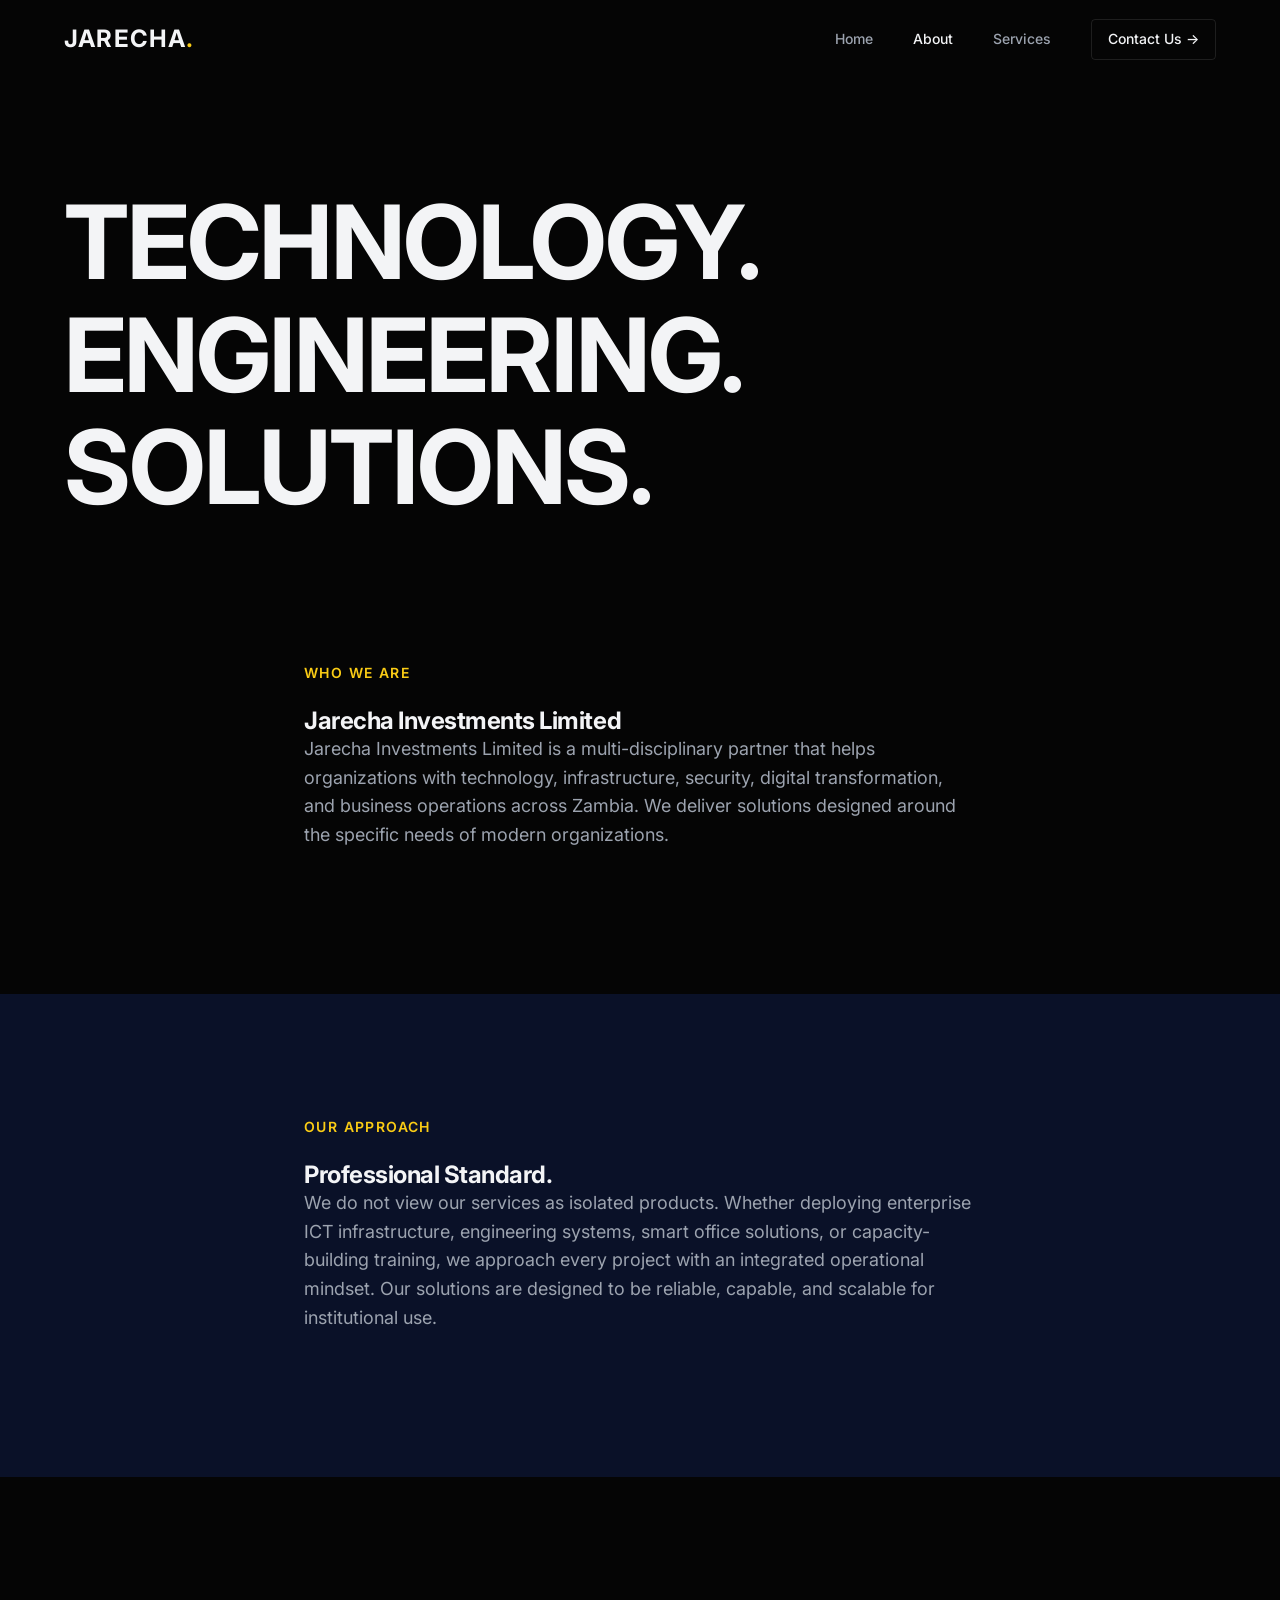
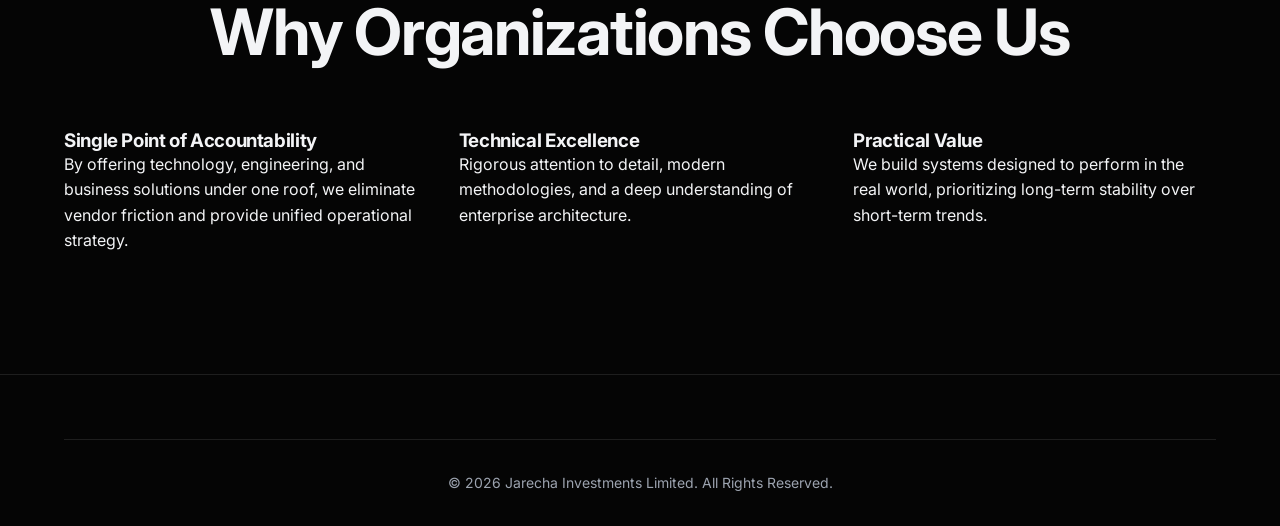
==== about.html @ cef5b3c8 "Add files via upload" ====
<!DOCTYPE html>
<html lang="en">
<head>
    <meta charset="UTF-8">
    <meta name="viewport" content="width=device-width, initial-scale=1.0">
    <title>About Us | Jarecha Investments Limited</title>
    <link href="https://fonts.googleapis.com/css2?family=Inter:wght@300;400;500;600;700;800&display=swap" rel="stylesheet">
    <link rel="stylesheet" href="css/style.css">
</head>
<body>
    <nav class="navbar" id="navbar">
        <div class="nav-container">
            <a href="index.html" class="logo">JARECHA<span>.</span></a>
            <div class="nav-links">
                <a href="index.html">Home</a>
                <a href="about.html" class="active">About</a>
                <a href="services.html">Services</a>
                <a href="index.html#contact" class="btn btn-nav">Contact Us &rarr;</a>
            </div>
            <button class="mobile-menu-btn">
                <span class="bar"></span>
                <span class="bar"></span>
            </button>
        </div>
    </nav>
    <div class="mobile-menu">
        <a href="index.html">Home</a>
        <a href="about.html">About</a>
        <a href="services.html">Services</a>
        <a href="index.html#contact" class="btn btn-accent">Contact Us</a>
    </div>

    <header class="hero page-hero">
        <div class="container hero-content reveal fade-up">
            <h1 class="hero-title">Technology.<br>Engineering.<br>Solutions.</h1>
        </div>
    </header>

    <section class="section">
        <div class="container content-wrapper reveal fade-up">
            <span class="label">WHO WE ARE</span>
            <h2>Jarecha Investments Limited</h2>
            <p>Jarecha Investments Limited is a multi-disciplinary partner that helps organizations with technology, infrastructure, security, digital transformation, and business operations across Zambia. We deliver solutions designed around the specific needs of modern organizations.</p>
        </div>
    </section>

    <section class="section bg-navy">
        <div class="container content-wrapper reveal fade-up">
            <span class="label">OUR APPROACH</span>
            <h2>Professional Standard.</h2>
            <p>We do not view our services as isolated products. Whether deploying enterprise ICT infrastructure, engineering systems, smart office solutions, or capacity-building training, we approach every project with an integrated operational mindset. Our solutions are designed to be reliable, capable, and scalable for institutional use.</p>
        </div>
    </section>

    <section class="section">
        <div class="container reveal fade-up">
            <h2 class="section-title text-center">Why Organizations Choose Us</h2>
            <div class="grid grid-3 mt-lg">
                <div class="feature">
                    <h3>Single Point of Accountability</h3>
                    <p>By offering technology, engineering, and business solutions under one roof, we eliminate vendor friction and provide unified operational strategy.</p>
                </div>
                <div class="feature">
                    <h3>Technical Excellence</h3>
                    <p>Rigorous attention to detail, modern methodologies, and a deep understanding of enterprise architecture.</p>
                </div>
                <div class="feature">
                    <h3>Practical Value</h3>
                    <p>We build systems designed to perform in the real world, prioritizing long-term stability over short-term trends.</p>
                </div>
            </div>
        </div>
    </section>

    <!-- Minimal Footer for subpages -->
    <footer class="footer">
        <div class="container">
            <div class="footer-bottom">
                <p>&copy; 2026 Jarecha Investments Limited. All Rights Reserved.</p>
            </div>
        </div>
    </footer>
    <script src="js/script.js"></script>
</body>
</html>
---- css/style.css ----
/* CSS Variables & Base Setup */
:root {
    --bg-dark: #050505;
    --bg-navy: #0a1128;
    --accent-yellow: #facc15;
    --text-light: #f3f4f6;
    --text-muted: #9ca3af;
    --border-subtle: rgba(255, 255, 255, 0.1);
    --nav-height: 80px;
    --transition: all 0.4s cubic-bezier(0.16, 1, 0.3, 1);
}

* {
    margin: 0;
    padding: 0;
    box-sizing: border-box;
}

html {
    scroll-behavior: smooth;
    font-size: 16px;
}

body {
    font-family: 'Inter', sans-serif;
    background-color: var(--bg-dark);
    color: var(--text-light);
    line-height: 1.6;
    overflow-x: hidden;
    -webkit-font-smoothing: antialiased;
}

a {
    color: inherit;
    text-decoration: none;
    transition: var(--transition);
}

img {
    max-width: 100%;
    height: auto;
    display: block;
}

/* Typography */
h1, h2, h3, h4, .logo {
    font-weight: 700;
    line-height: 1.1;
    letter-spacing: -0.02em;
}

.hero-title {
    font-size: clamp(3rem, 8vw, 8.5rem);
    text-transform: uppercase;
}

.section-title {
    font-size: clamp(2.5rem, 5vw, 5rem);
    margin-bottom: 1rem;
}

.label {
    display: inline-block;
    color: var(--accent-yellow);
    font-size: 0.875rem;
    font-weight: 600;
    letter-spacing: 0.1em;
    text-transform: uppercase;
    margin-bottom: 1.5rem;
}

/* Layout Utilities */
.container {
    width: 100%;
    max-width: 1440px;
    margin: 0 auto;
    padding: 0 5%;
}

.section {
    padding: 120px 0;
}

.bg-navy {
    background-color: var(--bg-navy);
}

.text-center { text-align: center; }
.mx-auto { margin-left: auto; margin-right: auto; }
.mt-sm { margin-top: 1rem; }
.mt-md { margin-top: 2rem; }
.mt-lg { margin-top: 4rem; }
.mt-xl { margin-top: 6rem; }
.align-start { align-items: flex-start; }

.grid {
    display: grid;
    gap: 2rem;
}

.grid-2 { grid-template-columns: repeat(auto-fit, minmax(300px, 1fr)); }
.grid-3 { grid-template-columns: repeat(auto-fit, minmax(280px, 1fr)); }
.gap-sm { gap: 1rem; }
.gap-lg { gap: 4rem; }

/* Buttons */
.btn {
    display: inline-flex;
    align-items: center;
    justify-content: center;
    padding: 1rem 2rem;
    font-size: 1rem;
    font-weight: 500;
    border-radius: 4px;
    cursor: pointer;
    border: 1px solid transparent;
}

.btn-large {
    padding: 1.25rem 2.5rem;
    font-size: 1.125rem;
}

.btn-accent {
    background-color: var(--accent-yellow);
    color: var(--bg-dark);
}

.btn-accent:hover {
    background-color: #eab308;
    transform: translateY(-2px);
}

.btn-outline {
    background-color: transparent;
    border-color: var(--text-light);
    color: var(--text-light);
}

.btn-outline:hover {
    background-color: var(--text-light);
    color: var(--bg-dark);
}

.btn-nav {
    padding: 0.5rem 1rem;
    border-color: var(--border-subtle);
    font-size: 0.875rem;
}
.btn-nav:hover {
    border-color: var(--accent-yellow);
    color: var(--accent-yellow);
    background: transparent;
}

.full-width { width: 100%; }

/* Navbar */
.navbar {
    position: fixed;
    top: 0;
    left: 0;
    width: 100%;
    height: var(--nav-height);
    background-color: transparent;
    z-index: 1000;
    transition: var(--transition);
    border-bottom: 1px solid transparent;
}

.navbar.scrolled {
    background-color: rgba(5, 5, 5, 0.9);
    backdrop-filter: blur(10px);
    border-bottom: 1px solid var(--border-subtle);
}

.nav-container {
    display: flex;
    justify-content: space-between;
    align-items: center;
    height: 100%;
    max-width: 1440px;
    margin: 0 auto;
    padding: 0 5%;
}

.logo {
    font-size: 1.5rem;
    letter-spacing: 0.05em;
}
.logo span {
    color: var(--accent-yellow);
}

.nav-links {
    display: flex;
    gap: 2.5rem;
    align-items: center;
}

.nav-links a {
    font-size: 0.875rem;
    font-weight: 500;
    color: var(--text-muted);
}
.nav-links a:hover, .nav-links a.active {
    color: var(--text-light);
}
.nav-links .btn-nav { color: var(--text-light); }

.mobile-menu-btn {
    display: none;
    background: none;
    border: none;
    cursor: pointer;
    flex-direction: column;
    gap: 6px;
}

.mobile-menu-btn .bar {
    width: 24px;
    height: 2px;
    background-color: var(--text-light);
    transition: var(--transition);
}

.mobile-menu {
    position: fixed;
    top: 0;
    left: 0;
    width: 100%;
    height: 100vh;
    background-color: var(--bg-dark);
    display: flex;
    flex-direction: column;
    justify-content: center;
    align-items: center;
    gap: 2rem;
    z-index: 999;
    opacity: 0;
    pointer-events: none;
    transition: var(--transition);
}

.mobile-menu.active {
    opacity: 1;
    pointer-events: all;
}

.mobile-menu a {
    font-size: 2rem;
    font-weight: 600;
}

/* Hero Section */
.hero {
    min-height: 100vh;
    display: flex;
    flex-direction: column;
    justify-content: center;
    padding-top: var(--nav-height);
    position: relative;
}

.page-hero {
    min-height: 60vh;
}

.hero-content {
    margin-top: 10vh;
    position: relative;
    z-index: 2;
}

.hero-subtitle {
    font-size: clamp(1rem, 2vw, 1.5rem);
    max-width: 800px;
    color: var(--text-muted);
    margin: 2rem 0;
}

.hero-actions {
    display: flex;
    gap: 1rem;
    flex-wrap: wrap;
}

.hero-visual {
    width: 100%;
    margin-top: 4rem;
    padding: 0 5%;
}

.placeholder-image {
    background: linear-gradient(145deg, #111827, #0a1128);
    border: 1px solid var(--border-subtle);
    display: flex;
    align-items: center;
    justify-content: center;
    color: var(--text-muted);
    font-size: 0.875rem;
    border-radius: 8px;
    overflow: hidden;
}

.premium-visual {
    height: 50vh;
    width: 100%;
    max-width: 1440px;
    margin: 0 auto;
}

.sg-image {
    height: 400px;
    margin-bottom: 2rem;
}

.detail-image {
    height: 500px;
    width: 100%;
}

/* Services */
.service-groups {
    margin-top: 6rem;
    display: flex;
    flex-direction: column;
    gap: 8rem;
}

.service-group {
    display: grid;
    grid-template-columns: 1fr 2fr;
    gap: 4rem;
    border-top: 1px solid var(--border-subtle);
    padding-top: 2rem;
}

.sg-meta {
    position: sticky;
    top: 120px;
    align-self: start;
}

.sg-number {
    font-size: 4rem;
    font-weight: 300;
    color: var(--accent-yellow);
    line-height: 1;
    display: block;
    margin-bottom: 1rem;
}

.sg-title {
    font-size: 2.5rem;
}

.sg-list {
    list-style: none;
    display: grid;
    grid-template-columns: repeat(auto-fit, minmax(300px, 1fr));
    gap: 3rem;
}

.sg-list h4 {
    font-size: 1.25rem;
    margin-bottom: 0.5rem;
    display: flex;
    align-items: center;
    gap: 0.5rem;
}

.sg-list h4::before {
    content: "";
    display: inline-block;
    width: 8px;
    height: 8px;
    background-color: var(--accent-yellow);
    border-radius: 50%;
}

.sg-list p {
    color: var(--text-muted);
}

/* Industries */
.industry-grid {
    display: grid;
    grid-template-columns: repeat(auto-fit, minmax(250px, 1fr));
    gap: 1px;
    background-color: var(--border-subtle);
    border: 1px solid var(--border-subtle);
}

.ind-item {
    background-color: var(--bg-navy);
    padding: 3rem 2rem;
    font-size: 1.25rem;
    font-weight: 500;
    display: flex;
    justify-content: space-between;
    align-items: center;
    cursor: pointer;
    transition: var(--transition);
}

.ind-item:hover {
    background-color: #0f1a3b;
    color: var(--accent-yellow);
}
.ind-item span {
    opacity: 0;
    transform: translateX(-10px);
    transition: var(--transition);
}
.ind-item:hover span {
    opacity: 1;
    transform: translateX(0);
}

/* Clients */
.client-grid {
    display: grid;
    grid-template-columns: repeat(auto-fit, minmax(200px, 1fr));
    gap: 2rem;
}

.client-logo {
    padding: 2rem;
    border: 1px solid var(--border-subtle);
    text-align: center;
    color: var(--text-muted);
    font-weight: 500;
    transition: var(--transition);
    display: flex;
    align-items: center;
    justify-content: center;
    min-height: 120px;
}

.client-logo:hover {
    border-color: var(--text-light);
    color: var(--text-light);
}

/* Compliance */
.doc-card {
    border: 1px solid var(--border-subtle);
    padding: 2rem;
    background-color: rgba(255,255,255,0.02);
    transition: var(--transition);
}

.doc-card:hover {
    background-color: rgba(255,255,255,0.05);
    border-color: var(--accent-yellow);
}

.doc-icon {
    font-size: 2rem;
    margin-bottom: 1rem;
}

.doc-link {
    display: inline-block;
    margin-top: 1rem;
    font-size: 0.875rem;
    color: var(--accent-yellow);
}

/* Forms */
.form-group {
    margin-bottom: 1.5rem;
}

label {
    display: block;
    margin-bottom: 0.5rem;
    font-size: 0.875rem;
    color: var(--text-muted);
}

input, select, textarea {
    width: 100%;
    padding: 1rem;
    background-color: rgba(255,255,255,0.05);
    border: 1px solid var(--border-subtle);
    color: var(--text-light);
    border-radius: 4px;
    font-family: inherit;
    font-size: 1rem;
    transition: var(--transition);
}

input:focus, select:focus, textarea:focus {
    outline: none;
    border-color: var(--accent-yellow);
    background-color: rgba(255,255,255,0.1);
}

/* Internal Page Specific */
.content-wrapper {
    max-width: 800px;
    margin: 0 auto;
}
.content-wrapper p {
    font-size: 1.125rem;
    color: var(--text-muted);
    margin-bottom: 1.5rem;
}

.clean-list {
    list-style: none;
}
.clean-list li {
    margin-bottom: 1rem;
    border-bottom: 1px solid var(--border-subtle);
    padding-bottom: 1rem;
}
.clean-list a:hover {
    color: var(--accent-yellow);
}
.service-overview-card {
    padding: 3rem;
    background-color: var(--bg-dark);
    border: 1px solid var(--border-subtle);
}

.capability-list {
    list-style: none;
}
.capability-list li {
    padding: 1rem 0;
    border-bottom: 1px solid var(--border-subtle);
    display: flex;
    align-items: center;
}
.capability-list li::before {
    content: "✓";
    color: var(--accent-yellow);
    margin-right: 1rem;
    font-weight: bold;
}

/* Footer */
.footer {
    background-color: var(--bg-dark);
    border-top: 1px solid var(--border-subtle);
    padding: 4rem 0 2rem;
}

.footer-grid {
    display: grid;
    grid-template-columns: 2fr 1fr 1fr 1fr;
    gap: 4rem;
    margin-bottom: 4rem;
}

.footer-links h4 {
    margin-bottom: 1.5rem;
    font-size: 1rem;
}

.footer-links a, .footer-links p {
    display: block;
    color: var(--text-muted);
    margin-bottom: 0.75rem;
    font-size: 0.875rem;
}

.footer-links a:hover {
    color: var(--accent-yellow);
}

.social-links a {
    display: inline-block;
    margin-right: 1rem;
    font-weight: 600;
}

.footer-bottom {
    text-align: center;
    border-top: 1px solid var(--border-subtle);
    padding-top: 2rem;
    color: var(--text-muted);
    font-size: 0.875rem;
}

/* Animations */
.reveal {
    opacity: 0;
    transform: translateY(30px);
    transition: opacity 0.8s ease-out, transform 0.8s ease-out;
}
.reveal.active {
    opacity: 1;
    transform: translateY(0);
}
.delay-1 { transition-delay: 0.2s; }

/* Responsive Media Queries */
@media (max-width: 1024px) {
    .service-group {
        grid-template-columns: 1fr;
        gap: 2rem;
    }
    .sg-meta {
        position: static;
    }
    .footer-grid {
        grid-template-columns: 1fr 1fr;
    }
}

@media (max-width: 768px) {
    .nav-links, .navbar .btn-nav {
        display: none;
    }
    
    .mobile-menu-btn {
        display: flex;
    }

    .hero-title {
        font-size: 3.5rem;
    }
    
    .section {
        padding: 80px 0;
    }
    
    .footer-grid {
        grid-template-columns: 1fr;
        gap: 2rem;
    }
    
    .grid-2 {
        grid-template-columns: 1fr;
    }
    
    .hero-actions {
        flex-direction: column;
    }
    
    .btn {
        width: 100%;
    }
}
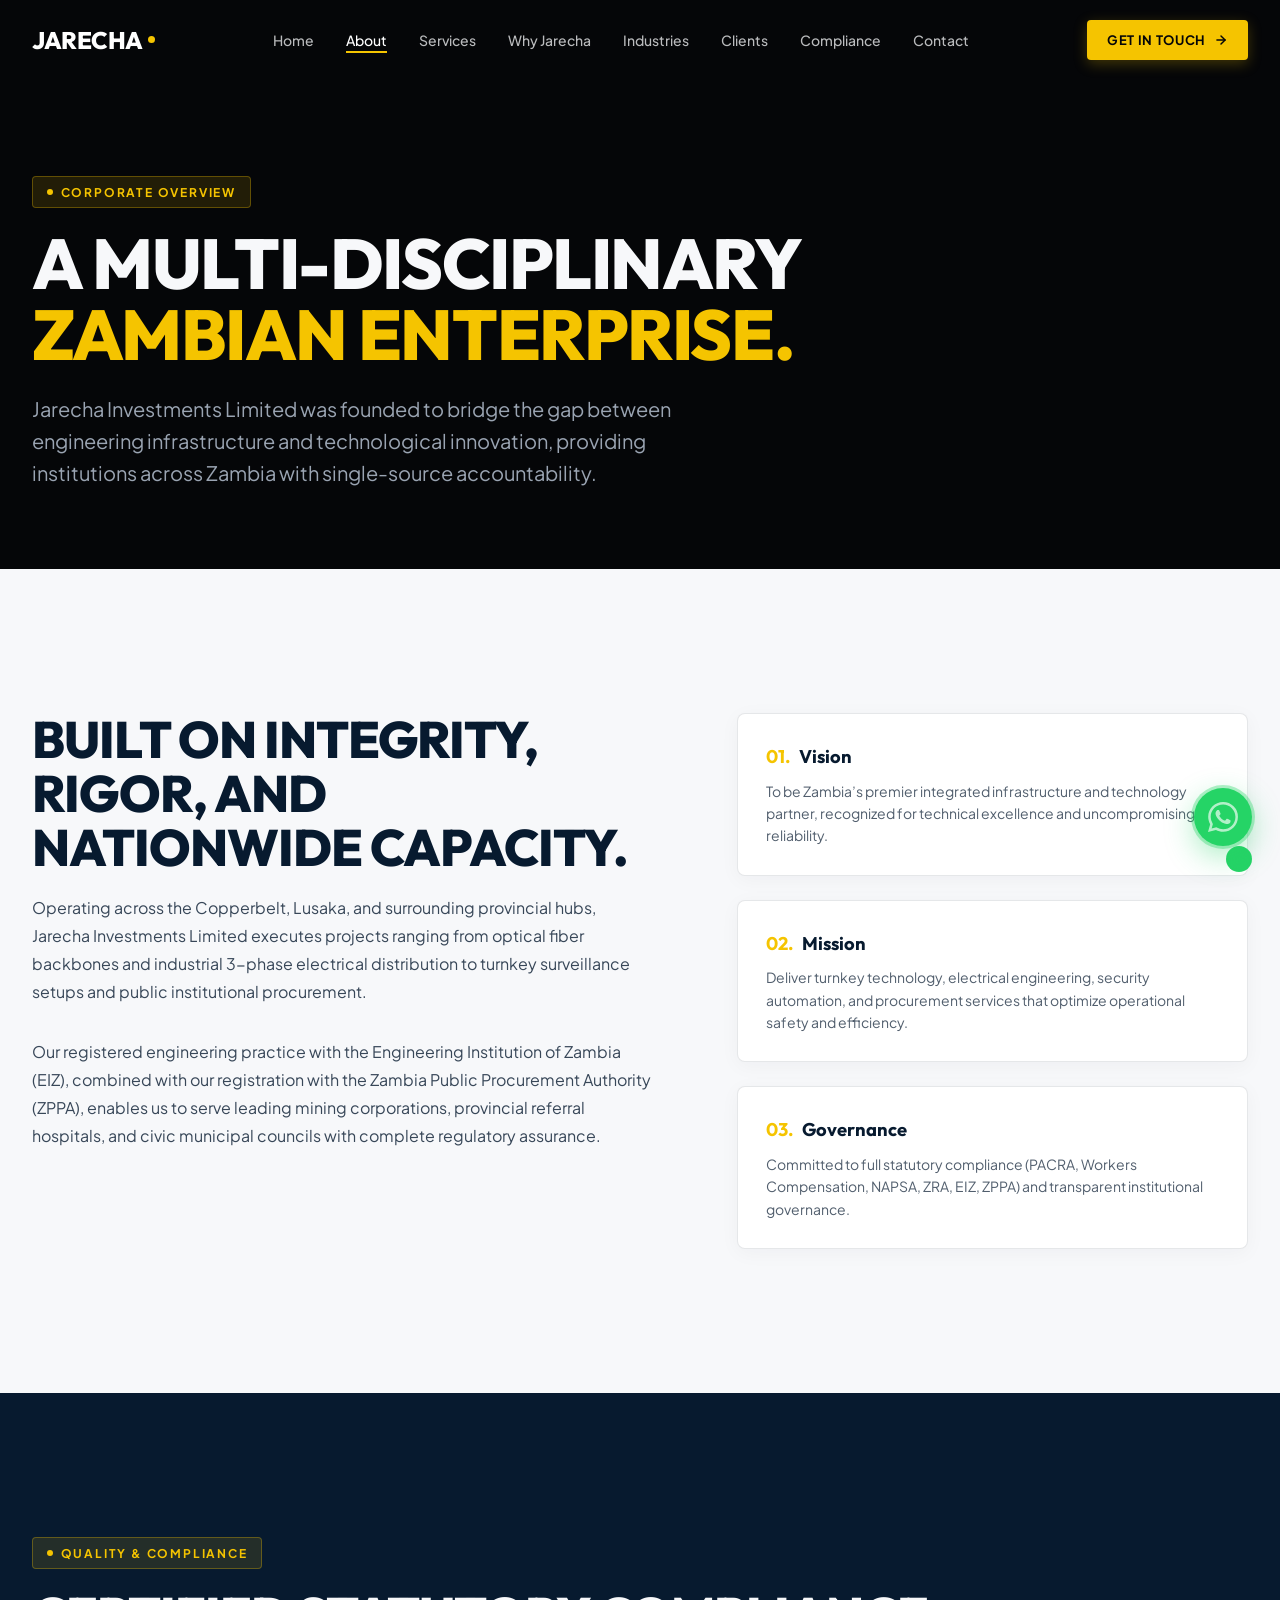
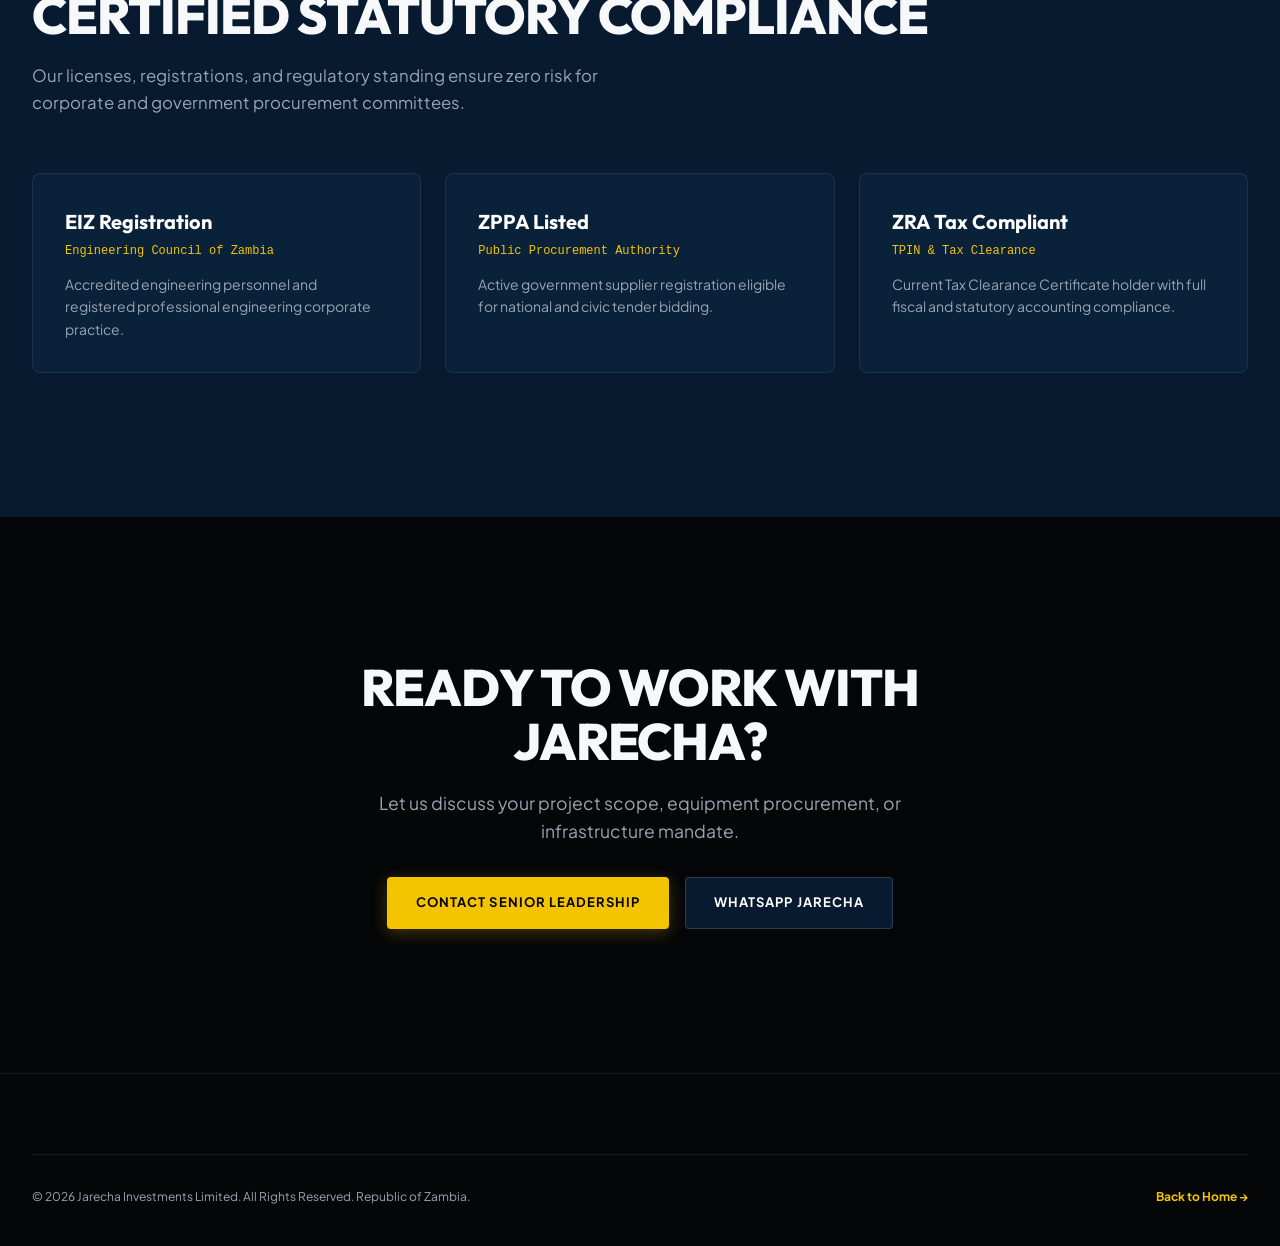
==== commit 0b5b49f6: "Add files via upload" ====
--- a/about.html
+++ b/about.html
@@ -1,85 +1,237 @@
 <!DOCTYPE html>
 <html lang="en">
 <head>
-    <meta charset="UTF-8">
-    <meta name="viewport" content="width=device-width, initial-scale=1.0">
-    <title>About Us | Jarecha Investments Limited</title>
-    <link href="https://fonts.googleapis.com/css2?family=Inter:wght@300;400;500;600;700;800&display=swap" rel="stylesheet">
-    <link rel="stylesheet" href="css/style.css">
+  <meta charset="UTF-8" />
+  <meta name="viewport" content="width=device-width, initial-scale=1.0" />
+  <title>About Jarecha Investments Limited | Company Profile & Governance</title>
+  <meta name="description" content="Company profile, engineering capability, regulatory governance, and operational standards of Jarecha Investments Limited." />
+  <link rel="preconnect" href="https://fonts.googleapis.com">
+  <link rel="preconnect" href="https://fonts.gstatic.com" crossorigin>
+  <link href="https://fonts.googleapis.com/css2?family=Outfit:wght@300;400;500;600;700;800;900&family=Plus+Jakarta+Sans:ital,wght@0,300;0,400;0,500;0,600;0,700;0,800;1,400&display=swap" rel="stylesheet">
+  <link rel="stylesheet" href="css/style.css" />
 </head>
 <body>
-    <nav class="navbar" id="navbar">
-        <div class="nav-container">
-            <a href="index.html" class="logo">JARECHA<span>.</span></a>
-            <div class="nav-links">
-                <a href="index.html">Home</a>
-                <a href="about.html" class="active">About</a>
-                <a href="services.html">Services</a>
-                <a href="index.html#contact" class="btn btn-nav">Contact Us &rarr;</a>
+  <div id="scroll-progress"></div>
+
+  <!-- Header Navigation -->
+  <header class="navbar scrolled" id="main-navbar">
+    <div class="container nav-container">
+      <a href="index.html" class="brand-logo">
+        <span>JARECHA</span>
+        <span class="brand-dot"></span>
+      </a>
+
+      <nav>
+        <ul class="nav-links">
+          <li><a href="index.html" class="nav-link">Home</a></li>
+          <li><a href="about.html" class="nav-link active">About</a></li>
+          <li><a href="services.html" class="nav-link">Services</a></li>
+          <li><a href="index.html#why-us" class="nav-link">Why Jarecha</a></li>
+          <li><a href="index.html#industries" class="nav-link">Industries</a></li>
+          <li><a href="index.html#clients" class="nav-link">Clients</a></li>
+          <li><a href="index.html#compliance" class="nav-link">Compliance</a></li>
+          <li><a href="contact.html" class="nav-link">Contact</a></li>
+        </ul>
+      </nav>
+
+      <div class="nav-actions">
+        <a href="contact.html" class="nav-cta-btn">
+          <span>Get in Touch</span>
+          <svg style="width:14px;height:14px;" viewBox="0 0 24 24" fill="none" stroke="currentColor" stroke-width="2.5" stroke-linecap="round" stroke-linejoin="round">
+            <line x1="5" y1="12" x2="19" y2="12"></line>
+            <polyline points="12 5 19 12 12 19"></polyline>
+          </svg>
+        </a>
+
+        <button class="mobile-toggle" id="mobile-toggle" aria-label="Toggle navigation menu">
+          <svg style="width:20px;height:20px;" viewBox="0 0 24 24" fill="none" stroke="currentColor" stroke-width="2" stroke-linecap="round" stroke-linejoin="round">
+            <line x1="3" y1="12" x2="21" y2="12"></line>
+            <line x1="3" y1="6" x2="21" y2="6"></line>
+            <line x1="3" y1="18" x2="21" y2="18"></line>
+          </svg>
+        </button>
+      </div>
+    </div>
+  </header>
+
+  <!-- Mobile Drawer -->
+  <div class="mobile-drawer" id="mobile-drawer">
+    <a href="index.html">Home</a>
+    <a href="about.html">About Jarecha</a>
+    <a href="services.html">Services & Capabilities</a>
+    <a href="index.html#why-us">Why Jarecha</a>
+    <a href="index.html#industries">Sectors & Industries</a>
+    <a href="index.html#clients">Client Portfolio</a>
+    <a href="index.html#compliance">Statutory Compliance</a>
+    <a href="contact.html">Contact & Consultations</a>
+  </div>
+
+  <main style="padding-top: 5rem;">
+    <!-- Page Hero Banner -->
+    <section class="section-padding bg-black" style="padding-top: 6rem; padding-bottom: 5rem;">
+      <div class="container">
+        <div class="badge badge-yellow">
+          <span class="badge-dot"></span>
+          <span>Corporate Overview</span>
+        </div>
+        <h1 class="heading-display text-white">
+          A MULTI-DISCIPLINARY<br />
+          <span class="text-yellow">ZAMBIAN ENTERPRISE.</span>
+        </h1>
+        <p style="font-size: 1.25rem; color: var(--muted); max-width: 720px; line-height: 1.6;">
+          Jarecha Investments Limited was founded to bridge the gap between engineering infrastructure and technological innovation, providing institutions across Zambia with single-source accountability.
+        </p>
+      </div>
+    </section>
+
+    <!-- Detailed Company Story (Light) -->
+    <section class="section-padding bg-light">
+      <div class="container">
+        <div class="intro-grid">
+          <div>
+            <h2 class="heading-section text-navy">
+              BUILT ON INTEGRITY, RIGOR, AND NATIONWIDE CAPACITY.
+            </h2>
+            <p class="intro-body">
+              Operating across the Copperbelt, Lusaka, and surrounding provincial hubs, Jarecha Investments Limited executes projects ranging from optical fiber backbones and industrial 3-phase electrical distribution to turnkey surveillance setups and public institutional procurement.
+            </p>
+            <p class="intro-body">
+              Our registered engineering practice with the Engineering Institution of Zambia (EIZ), combined with our registration with the Zambia Public Procurement Authority (ZPPA), enables us to serve leading mining corporations, provincial referral hospitals, and civic municipal councils with complete regulatory assurance.
+            </p>
+          </div>
+
+          <div class="intro-pillars">
+            <div class="pillar-card">
+              <h3 class="pillar-title"><span class="text-yellow">01.</span> Vision</h3>
+              <p class="pillar-desc">To be Zambia’s premier integrated infrastructure and technology partner, recognized for technical excellence and uncompromising reliability.</p>
             </div>
-            <button class="mobile-menu-btn">
-                <span class="bar"></span>
-                <span class="bar"></span>
-            </button>
-        </div>
-    </nav>
-    <div class="mobile-menu">
-        <a href="index.html">Home</a>
-        <a href="about.html">About</a>
-        <a href="services.html">Services</a>
-        <a href="index.html#contact" class="btn btn-accent">Contact Us</a>
-    </div>
-
-    <header class="hero page-hero">
-        <div class="container hero-content reveal fade-up">
-            <h1 class="hero-title">Technology.<br>Engineering.<br>Solutions.</h1>
-        </div>
-    </header>
-
-    <section class="section">
-        <div class="container content-wrapper reveal fade-up">
-            <span class="label">WHO WE ARE</span>
-            <h2>Jarecha Investments Limited</h2>
-            <p>Jarecha Investments Limited is a multi-disciplinary partner that helps organizations with technology, infrastructure, security, digital transformation, and business operations across Zambia. We deliver solutions designed around the specific needs of modern organizations.</p>
-        </div>
-    </section>
-
-    <section class="section bg-navy">
-        <div class="container content-wrapper reveal fade-up">
-            <span class="label">OUR APPROACH</span>
-            <h2>Professional Standard.</h2>
-            <p>We do not view our services as isolated products. Whether deploying enterprise ICT infrastructure, engineering systems, smart office solutions, or capacity-building training, we approach every project with an integrated operational mindset. Our solutions are designed to be reliable, capable, and scalable for institutional use.</p>
-        </div>
-    </section>
-
-    <section class="section">
-        <div class="container reveal fade-up">
-            <h2 class="section-title text-center">Why Organizations Choose Us</h2>
-            <div class="grid grid-3 mt-lg">
-                <div class="feature">
-                    <h3>Single Point of Accountability</h3>
-                    <p>By offering technology, engineering, and business solutions under one roof, we eliminate vendor friction and provide unified operational strategy.</p>
-                </div>
-                <div class="feature">
-                    <h3>Technical Excellence</h3>
-                    <p>Rigorous attention to detail, modern methodologies, and a deep understanding of enterprise architecture.</p>
-                </div>
-                <div class="feature">
-                    <h3>Practical Value</h3>
-                    <p>We build systems designed to perform in the real world, prioritizing long-term stability over short-term trends.</p>
-                </div>
+            <div class="pillar-card">
+              <h3 class="pillar-title"><span class="text-yellow">02.</span> Mission</h3>
+              <p class="pillar-desc">Deliver turnkey technology, electrical engineering, security automation, and procurement services that optimize operational safety and efficiency.</p>
             </div>
-        </div>
-    </section>
-
-    <!-- Minimal Footer for subpages -->
-    <footer class="footer">
-        <div class="container">
-            <div class="footer-bottom">
-                <p>&copy; 2026 Jarecha Investments Limited. All Rights Reserved.</p>
+            <div class="pillar-card">
+              <h3 class="pillar-title"><span class="text-yellow">03.</span> Governance</h3>
+              <p class="pillar-desc">Committed to full statutory compliance (PACRA, Workers Compensation, NAPSA, ZRA, EIZ, ZPPA) and transparent institutional governance.</p>
             </div>
-        </div>
-    </footer>
-    <script src="js/script.js"></script>
+          </div>
+        </div>
+      </div>
+    </section>
+
+    <!-- Operational Standards (Navy) -->
+    <section class="section-padding bg-navy">
+      <div class="container">
+        <div class="badge badge-yellow">
+          <span class="badge-dot"></span>
+          <span>Quality & Compliance</span>
+        </div>
+        <h2 class="heading-section text-white">
+          CERTIFIED STATUTORY COMPLIANCE
+        </h2>
+        <p style="font-size: 1.05rem; color: var(--muted); max-width: 650px; margin-bottom: 3rem;">
+          Our licenses, registrations, and regulatory standing ensure zero risk for corporate and government procurement committees.
+        </p>
+
+        <div class="compliance-grid">
+          <div class="compliance-card">
+            <div class="compliance-title">EIZ Registration</div>
+            <div class="compliance-meta">Engineering Council of Zambia</div>
+            <p class="compliance-desc">Accredited engineering personnel and registered professional engineering corporate practice.</p>
+          </div>
+          <div class="compliance-card">
+            <div class="compliance-title">ZPPA Listed</div>
+            <div class="compliance-meta">Public Procurement Authority</div>
+            <p class="compliance-desc">Active government supplier registration eligible for national and civic tender bidding.</p>
+          </div>
+          <div class="compliance-card">
+            <div class="compliance-title">ZRA Tax Compliant</div>
+            <div class="compliance-meta">TPIN & Tax Clearance</div>
+            <p class="compliance-desc">Current Tax Clearance Certificate holder with full fiscal and statutory accounting compliance.</p>
+          </div>
+        </div>
+      </div>
+    </section>
+
+    <!-- Call to action (Black) -->
+    <section class="section-padding bg-black" style="text-align: center;">
+      <div class="container" style="max-width: 700px;">
+        <h2 class="heading-section text-white">
+          READY TO WORK WITH JARECHA?
+        </h2>
+        <p style="font-size: 1.1rem; color: var(--muted); margin-bottom: 2rem;">
+          Let us discuss your project scope, equipment procurement, or infrastructure mandate.
+        </p>
+        <div style="display: flex; justify-content: center; gap: 1rem; flex-wrap: wrap;">
+          <a href="contact.html" class="btn btn-primary">
+            <span>Contact Senior Leadership</span>
+          </a>
+          <a href="https://wa.me/260977325804?text=Hello%20Jarecha%20Investments,%20I%20would%20like%20to%20discuss%20a%20project." target="_blank" rel="noopener noreferrer" class="btn btn-secondary">
+            <span>WhatsApp Jarecha</span>
+          </a>
+        </div>
+      </div>
+    </section>
+  </main>
+
+  <footer class="site-footer">
+    <div class="container">
+      <div class="footer-bottom">
+        <div>© 2026 Jarecha Investments Limited. All Rights Reserved. Republic of Zambia.</div>
+        <a href="index.html" style="color:var(--yellow);font-weight:700;">Back to Home →</a>
+      </div>
+    </div>
+  </footer>
+
+  <!-- PERSISTENT FLOATING WHATSAPP CTA -->
+  <div class="floating-whatsapp">
+    <a href="https://wa.me/260977325804?text=Hello%20Jarecha%20Investments,%20I%20would%20like%20to%20inquire%20about%20your%20services." target="_blank" rel="noopener noreferrer" class="whatsapp-btn-desktop" aria-label="Direct WhatsApp Contact">
+      <span class="whatsapp-pulse"></span>
+      <svg style="width:30px;height:30px;" viewBox="0 0 24 24" fill="currentColor">
+        <path d="M17.472 14.382c-.297-.149-1.758-.867-2.03-.967-.273-.099-.471-.148-.67.15-.197.297-.767.966-.94 1.164-.173.199-.347.223-.644.075-.297-.15-1.255-.463-2.39-1.475-.883-.788-1.48-1.761-1.653-2.059-.173-.297-.018-.458.13-.606.134-.133.298-.347.446-.52.149-.174.198-.298.298-.497.099-.198.05-.371-.025-.52-.075-.149-.669-1.612-.916-2.207-.242-.579-.487-.5-.669-.51-.173-.008-.371-.01-.57-.01-.198 0-.52.074-.792.372-.272.297-1.04 1.016-1.04 2.479 0 1.462 1.065 2.875 1.213 3.074.149.198 2.096 3.2 5.077 4.487.709.306 1.262.489 1.694.625.712.227 1.36.195 1.871.118.571-.085 1.758-.719 2.006-1.413.248-.694.248-1.289.173-1.413-.074-.124-.272-.198-.57-.347m-5.421 7.403h-.004a9.87 9.87 0 01-5.031-1.378l-.361-.214-3.741.982.998-3.648-.235-.374a9.86 9.86 0 01-1.51-5.26c.001-5.45 4.436-9.884 9.888-9.884 2.64 0 5.122 1.03 6.988 2.898a9.825 9.825 0 012.893 6.994c-.003 5.45-4.437 9.884-9.885 9.884m8.413-18.297A11.815 11.815 0 0012.05 0C5.495 0 .16 5.335.157 11.892c0 2.096.547 4.142 1.588 5.945L0 24l6.335-1.662c1.746.953 3.71 1.456 5.711 1.457h.005c6.554 0 11.89-5.335 11.893-11.893a11.82 11.82 0 00-3.48-8.413z" />
+      </svg>
+    </a>
+    <div class="whatsapp-tooltip">
+      <div style="display:flex;align-items:center;gap:0.4rem;margin-bottom:0.4rem;color:var(--yellow);font-weight:700;text-transform:uppercase;font-size:0.6875rem;">
+        <span style="width:6px;height:6px;border-radius:50%;background:#25D366;"></span>
+        <span>WhatsApp Live Line</span>
+      </div>
+      <p style="color:var(--muted);margin-bottom:0.5rem;font-size:0.75rem;">
+        Chat directly with Jarecha technical management for immediate project consultations.
+      </p>
+      <a href="https://wa.me/260977325804?text=Hello%20Jarecha%20Investments,%20I%20would%20like%20to%20inquire%20about%20your%20services." target="_blank" rel="noopener noreferrer" style="color:#25D366;font-weight:700;display:inline-flex;align-items:center;gap:0.3rem;">
+        <span>Start WhatsApp Chat →</span>
+      </a>
+    </div>
+
+    <a href="https://wa.me/260977325804?text=Hello%20Jarecha%20Investments,%20I%20would%20like%20to%20inquire%20about%20your%20services." target="_blank" rel="noopener noreferrer" class="whatsapp-btn-mobile" aria-label="WhatsApp Jarecha">
+      <div class="whatsapp-badge">
+        <svg style="width:14px;height:14px;color:#ffffff;" viewBox="0 0 24 24" fill="currentColor">
+          <path d="M17.472 14.382c-.297-.149-1.758-.867-2.03-.967-.273-.099-.471-.148-.67.15-.197.297-.767.966-.94 1.164-.173.199-.347.223-.644.075-.297-.15-1.255-.463-2.39-1.475-.883-.788-1.48-1.761-1.653-2.059-.173-.297-.018-.458.13-.606.134-.133.298-.347.446-.52.149-.174.198-.298.298-.497.099-.198.05-.371-.025-.52-.075-.149-.669-1.612-.916-2.207-.242-.579-.487-.5-.669-.51-.173-.008-.371-.01-.57-.01-.198 0-.52.074-.792.372-.272.297-1.04 1.016-1.04 2.479 0 1.462 1.065 2.875 1.213 3.074.149.198 2.096 3.2 5.077 4.487.709.306 1.262.489 1.694.625.712.227 1.36.195 1.871.118.571-.085 1.758-.719 2.006-1.413.248-.694.248-1.289.173-1.413-.074-.124-.272-.198-.57-.347m-5.421 7.403h-.004a9.87 9.87 0 01-5.031-1.378l-.361-.214-3.741.982.998-3.648-.235-.374a9.86 9.86 0 01-1.51-5.26c.001-5.45 4.436-9.884 9.888-9.884 2.64 0 5.122 1.03 6.988 2.898a9.825 9.825 0 012.893 6.994c-.003 5.45-4.437 9.884-9.885 9.884m8.413-18.297A11.815 11.815 0 0012.05 0C5.495 0 .16 5.335.157 11.892c0 2.096.547 4.142 1.588 5.945L0 24l6.335-1.662c1.746.953 3.71 1.456 5.711 1.457h.005c6.554 0 11.89-5.335 11.893-11.893a11.82 11.82 0 00-3.48-8.413z" />
+      </svg>
+    </a>
+    <div class="whatsapp-tooltip">
+      <div style="display:flex;align-items:center;gap:0.4rem;margin-bottom:0.4rem;color:var(--yellow);font-weight:700;text-transform:uppercase;font-size:0.6875rem;">
+        <span style="width:6px;height:6px;border-radius:50%;background:#25D366;"></span>
+        <span>WhatsApp Live Line</span>
+      </div>
+      <p style="color:var(--muted);margin-bottom:0.5rem;font-size:0.75rem;">
+        Chat directly with Jarecha technical management for immediate project consultations.
+      </p>
+      <a href="https://wa.me/260977325804?text=Hello%20Jarecha%20Investments,%20I%20would%20like%20to%20inquire%20about%20your%20services." target="_blank" rel="noopener noreferrer" style="color:#25D366;font-weight:700;display:inline-flex;align-items:center;gap:0.3rem;">
+        <span>Start WhatsApp Chat →</span>
+      </a>
+    </div>
+
+    <a href="https://wa.me/260977325804?text=Hello%20Jarecha%20Investments,%20I%20would%20like%20to%20inquire%20about%20your%20services." target="_blank" rel="noopener noreferrer" class="whatsapp-btn-mobile" aria-label="WhatsApp Jarecha">
+      <div class="whatsapp-badge">
+        <svg style="width:14px;height:14px;color:#ffffff;" viewBox="0 0 24 24" fill="currentColor">
+          <path d="M17.472 14.382c-.297-.149-1.758-.867-2.03-.967-.273-.099-.471-.148-.67.15-.197.297-.767.966-.94 1.164-.173.199-.347.223-.644.075-.297-.15-1.255-.463-2.39-1.475-.883-.788-1.48-1.761-1.653-2.059-.173-.297-.018-.458.13-.606.134-.133.298-.347.446-.52.149-.174.198-.298.298-.497.099-.198.05-.371-.025-.52-.075-.149-.669-1.612-.916-2.207-.242-.579-.487-.5-.669-.51-.173-.008-.371-.01-.57-.01-.198 0-.52.074-.792.372-.272.297-1.04 1.016-1.04 2.479 0 1.462 1.065 2.875 1.213 3.074.149.198 2.096 3.2 5.077 4.487.709.306 1.262.489 1.694.625.712.227 1.36.195 1.871.118.571-.085 1.758-.719 2.006-1.413.248-.694.248-1.289.173-1.413-.074-.124-.272-.198-.57-.347m-5.421 7.403h-.004a9.87 9.87 0 01-5.031-1.378l-.361-.214-3.741.982.998-3.648-.235-.374a9.86 9.86 0 01-1.51-5.26c.001-5.45 4.436-9.884 9.888-9.884 2.64 0 5.122 1.03 6.988 2.898a9.825 9.825 0 012.893 6.994c-.003 5.45-4.437 9.884-9.885 9.884m8.413-18.297A11.815 11.815 0 0012.05 0C5.495 0 .16 5.335.157 11.892c0 2.096.547 4.142 1.588 5.945L0 24l6.335-1.662c1.746.953 3.71 1.456 5.711 1.457h.005c6.554 0 11.89-5.335 11.893-11.893a11.82 11.82 0 00-3.48-8.413z" />
+      </svg>
+    </div>
+    <span>Chat on WhatsApp</span>
+  </a>
+</div>
+
+  <script src="js/script.js"></script>
 </body>
-</html>+</html>
--- a/css/style.css
+++ b/css/style.css
@@ -1,648 +1,1631 @@
-/* CSS Variables & Base Setup */
+/* ==========================================================================
+   JARECHA INVESTMENTS LIMITED — MASTER STYLESHEET
+   Pure Vanilla CSS3 — Zero Build Step Required
+   ========================================================================== */
+
 :root {
-    --bg-dark: #050505;
-    --bg-navy: #0a1128;
-    --accent-yellow: #facc15;
-    --text-light: #f3f4f6;
-    --text-muted: #9ca3af;
-    --border-subtle: rgba(255, 255, 255, 0.1);
-    --nav-height: 80px;
-    --transition: all 0.4s cubic-bezier(0.16, 1, 0.3, 1);
-}
-
-* {
-    margin: 0;
-    padding: 0;
-    box-sizing: border-box;
+  --black: #050608;
+  --navy: #071A2F;
+  --navy-light: #0D2945;
+  --yellow: #F5C400;
+  --yellow-light: #FFD83D;
+  --white: #F7F8FA;
+  --muted: #9AA4B2;
+  --card-border: rgba(255, 255, 255, 0.08);
+  --card-border-light: rgba(7, 26, 47, 0.1);
+  --font-display: 'Outfit', -apple-system, BlinkMacSystemFont, sans-serif;
+  --font-body: 'Plus Jakarta Sans', -apple-system, BlinkMacSystemFont, sans-serif;
+  --ease-out-expo: cubic-bezier(0.16, 1, 0.3, 1);
+}
+
+/* Reset & Base */
+*, *::before, *::after {
+  box-sizing: border-box;
+  margin: 0;
+  padding: 0;
 }
 
 html {
-    scroll-behavior: smooth;
-    font-size: 16px;
+  scroll-behavior: smooth;
+  font-size: 16px;
+  -webkit-font-smoothing: antialiased;
+  -moz-osx-font-smoothing: grayscale;
 }
 
 body {
-    font-family: 'Inter', sans-serif;
-    background-color: var(--bg-dark);
-    color: var(--text-light);
-    line-height: 1.6;
-    overflow-x: hidden;
-    -webkit-font-smoothing: antialiased;
+  background-color: var(--black);
+  color: var(--white);
+  font-family: var(--font-body);
+  line-height: 1.6;
+  overflow-x: hidden;
+  position: relative;
+}
+
+::selection {
+  background-color: var(--yellow);
+  color: var(--black);
 }
 
 a {
-    color: inherit;
-    text-decoration: none;
-    transition: var(--transition);
+  color: inherit;
+  text-decoration: none;
+  transition: all 0.25s ease;
+}
+
+button, input, select, textarea {
+  font-family: inherit;
 }
 
 img {
-    max-width: 100%;
-    height: auto;
-    display: block;
-}
-
-/* Typography */
-h1, h2, h3, h4, .logo {
-    font-weight: 700;
-    line-height: 1.1;
-    letter-spacing: -0.02em;
-}
-
-.hero-title {
-    font-size: clamp(3rem, 8vw, 8.5rem);
-    text-transform: uppercase;
-}
-
-.section-title {
-    font-size: clamp(2.5rem, 5vw, 5rem);
-    margin-bottom: 1rem;
-}
-
-.label {
-    display: inline-block;
-    color: var(--accent-yellow);
-    font-size: 0.875rem;
-    font-weight: 600;
-    letter-spacing: 0.1em;
-    text-transform: uppercase;
-    margin-bottom: 1.5rem;
-}
-
-/* Layout Utilities */
+  max-width: 100%;
+  height: auto;
+  display: block;
+}
+
+/* Typography Utilities */
+.font-display {
+  font-family: var(--font-display);
+}
+
+.text-yellow {
+  color: var(--yellow);
+}
+
+.text-muted {
+  color: var(--muted);
+}
+
+/* Scroll Progress Bar */
+#scroll-progress {
+  position: fixed;
+  top: 0;
+  left: 0;
+  height: 3px;
+  background: linear-gradient(90deg, var(--yellow), var(--yellow-light));
+  width: 0%;
+  z-index: 1000;
+  transition: width 0.1s linear;
+  box-shadow: 0 0 10px rgba(245, 196, 0, 0.6);
+}
+
+/* Container */
 .container {
-    width: 100%;
-    max-width: 1440px;
-    margin: 0 auto;
-    padding: 0 5%;
-}
-
-.section {
-    padding: 120px 0;
+  width: 100%;
+  max-width: 1280px;
+  margin-left: auto;
+  margin-right: auto;
+  padding-left: 1.5rem;
+  padding-right: 1.5rem;
+}
+
+@media (min-width: 640px) {
+  .container {
+    padding-left: 2rem;
+    padding-right: 2rem;
+  }
+}
+
+/* Navbar */
+.navbar {
+  position: fixed;
+  top: 0;
+  left: 0;
+  right: 0;
+  z-index: 900;
+  padding: 1.25rem 0;
+  transition: all 0.35s ease;
+  background: transparent;
+}
+
+.navbar.scrolled {
+  padding: 0.85rem 0;
+  background: rgba(7, 26, 47, 0.88);
+  backdrop-filter: blur(14px);
+  -webkit-backdrop-filter: blur(14px);
+  border-bottom: 1px solid rgba(255, 255, 255, 0.08);
+  box-shadow: 0 10px 30px rgba(0, 0, 0, 0.35);
+}
+
+.nav-container {
+  display: flex;
+  align-items: center;
+  justify-content: space-between;
+}
+
+.brand-logo {
+  display: flex;
+  align-items: center;
+  gap: 0.35rem;
+  font-family: var(--font-display);
+  font-weight: 800;
+  font-size: 1.5rem;
+  letter-spacing: -0.02em;
+  color: #ffffff;
+}
+
+.brand-dot {
+  width: 7px;
+  height: 7px;
+  border-radius: 50%;
+  background-color: var(--yellow);
+  display: inline-block;
+}
+
+.nav-links {
+  display: none;
+  align-items: center;
+  gap: 2rem;
+  list-style: none;
+}
+
+@media (min-width: 1024px) {
+  .nav-links {
+    display: flex;
+  }
+}
+
+.nav-link {
+  font-size: 0.875rem;
+  font-weight: 500;
+  color: rgba(247, 248, 250, 0.75);
+  position: relative;
+  padding-bottom: 4px;
+}
+
+.nav-link:hover, .nav-link.active {
+  color: #ffffff;
+}
+
+.nav-link::after {
+  content: '';
+  position: absolute;
+  bottom: 0;
+  left: 0;
+  width: 0;
+  height: 2px;
+  background-color: var(--yellow);
+  transition: width 0.25s ease;
+}
+
+.nav-link:hover::after, .nav-link.active::after {
+  width: 100%;
+}
+
+.nav-actions {
+  display: flex;
+  align-items: center;
+  gap: 1rem;
+}
+
+.nav-cta-btn {
+  display: inline-flex;
+  align-items: center;
+  gap: 0.5rem;
+  padding: 0.6rem 1.25rem;
+  background-color: var(--yellow);
+  color: var(--black);
+  font-size: 0.8125rem;
+  font-weight: 700;
+  text-transform: uppercase;
+  letter-spacing: 0.05em;
+  border-radius: 4px;
+  box-shadow: 0 4px 14px rgba(245, 196, 0, 0.25);
+  transition: all 0.2s ease;
+}
+
+.nav-cta-btn:hover {
+  background-color: var(--yellow-light);
+  transform: translateY(-1px);
+  box-shadow: 0 6px 20px rgba(245, 196, 0, 0.4);
+}
+
+.mobile-toggle {
+  display: flex;
+  align-items: center;
+  justify-content: center;
+  width: 42px;
+  height: 42px;
+  background: rgba(255, 255, 255, 0.06);
+  border: 1px solid rgba(255, 255, 255, 0.1);
+  border-radius: 6px;
+  color: #ffffff;
+  cursor: pointer;
+  transition: background 0.2s;
+}
+
+@media (min-width: 1024px) {
+  .mobile-toggle {
+    display: none;
+  }
+}
+
+.mobile-toggle:hover {
+  background: rgba(255, 255, 255, 0.12);
+}
+
+/* Mobile Drawer */
+.mobile-drawer {
+  position: fixed;
+  top: 72px;
+  left: 0;
+  right: 0;
+  background: rgba(7, 26, 47, 0.98);
+  backdrop-filter: blur(16px);
+  -webkit-backdrop-filter: blur(16px);
+  border-bottom: 1px solid rgba(255, 255, 255, 0.1);
+  padding: 1.5rem 1.5rem 2rem;
+  display: none;
+  flex-direction: column;
+  gap: 1rem;
+  z-index: 890;
+  box-shadow: 0 20px 40px rgba(0,0,0,0.5);
+  animation: slideDown 0.3s var(--ease-out-expo) forwards;
+}
+
+.mobile-drawer.open {
+  display: flex;
+}
+
+@keyframes slideDown {
+  from { opacity: 0; transform: translateY(-10px); }
+  to { opacity: 1; transform: translateY(0); }
+}
+
+.mobile-drawer a {
+  padding: 0.75rem 0;
+  font-size: 1.125rem;
+  font-weight: 600;
+  border-bottom: 1px solid rgba(255, 255, 255, 0.05);
+}
+
+/* Common Section Structure & Visual Rhythm */
+section {
+  position: relative;
+  overflow: hidden;
+}
+
+.section-padding {
+  padding-top: 7rem;
+  padding-bottom: 7rem;
+}
+
+@media (min-width: 768px) {
+  .section-padding {
+    padding-top: 9rem;
+    padding-bottom: 9rem;
+  }
+}
+
+.bg-black {
+  background-color: var(--black);
+  color: var(--white);
 }
 
 .bg-navy {
-    background-color: var(--bg-navy);
-}
-
-.text-center { text-align: center; }
-.mx-auto { margin-left: auto; margin-right: auto; }
-.mt-sm { margin-top: 1rem; }
-.mt-md { margin-top: 2rem; }
-.mt-lg { margin-top: 4rem; }
-.mt-xl { margin-top: 6rem; }
-.align-start { align-items: flex-start; }
-
-.grid {
-    display: grid;
-    gap: 2rem;
-}
-
-.grid-2 { grid-template-columns: repeat(auto-fit, minmax(300px, 1fr)); }
-.grid-3 { grid-template-columns: repeat(auto-fit, minmax(280px, 1fr)); }
-.gap-sm { gap: 1rem; }
-.gap-lg { gap: 4rem; }
+  background-color: var(--navy);
+  color: var(--white);
+}
+
+.bg-light {
+  background-color: var(--white);
+  color: var(--navy);
+}
+
+.bg-light h2, .bg-light h3, .bg-light h4 {
+  color: var(--navy);
+}
+
+/* Badges & Tags */
+.badge {
+  display: inline-flex;
+  align-items: center;
+  gap: 0.5rem;
+  padding: 0.35rem 0.85rem;
+  border-radius: 4px;
+  font-size: 0.75rem;
+  font-weight: 700;
+  text-transform: uppercase;
+  letter-spacing: 0.15em;
+  margin-bottom: 1.25rem;
+}
+
+.badge-yellow {
+  background-color: rgba(245, 196, 0, 0.12);
+  border: 1px solid rgba(245, 196, 0, 0.3);
+  color: var(--yellow);
+}
+
+.badge-navy {
+  background-color: rgba(7, 26, 47, 0.06);
+  border: 1px solid rgba(7, 26, 47, 0.12);
+  color: var(--navy);
+}
+
+.badge-dot {
+  width: 6px;
+  height: 6px;
+  border-radius: 50%;
+  background-color: var(--yellow);
+}
+
+/* Headings */
+.heading-display {
+  font-family: var(--font-display);
+  font-size: clamp(2.5rem, 5.5vw, 5rem);
+  font-weight: 800;
+  line-height: 1;
+  letter-spacing: -0.02em;
+  text-transform: uppercase;
+  margin-bottom: 1.5rem;
+}
+
+.heading-section {
+  font-family: var(--font-display);
+  font-size: clamp(2rem, 4vw, 3.5rem);
+  font-weight: 800;
+  line-height: 1.05;
+  letter-spacing: -0.02em;
+  text-transform: uppercase;
+  margin-bottom: 1.25rem;
+}
 
 /* Buttons */
 .btn {
-    display: inline-flex;
-    align-items: center;
-    justify-content: center;
-    padding: 1rem 2rem;
-    font-size: 1rem;
-    font-weight: 500;
-    border-radius: 4px;
-    cursor: pointer;
-    border: 1px solid transparent;
-}
-
-.btn-large {
-    padding: 1.25rem 2.5rem;
-    font-size: 1.125rem;
-}
-
-.btn-accent {
-    background-color: var(--accent-yellow);
-    color: var(--bg-dark);
-}
-
-.btn-accent:hover {
-    background-color: #eab308;
-    transform: translateY(-2px);
-}
-
-.btn-outline {
-    background-color: transparent;
-    border-color: var(--text-light);
-    color: var(--text-light);
-}
-
-.btn-outline:hover {
-    background-color: var(--text-light);
-    color: var(--bg-dark);
-}
-
-.btn-nav {
-    padding: 0.5rem 1rem;
-    border-color: var(--border-subtle);
-    font-size: 0.875rem;
-}
-.btn-nav:hover {
-    border-color: var(--accent-yellow);
-    color: var(--accent-yellow);
-    background: transparent;
-}
-
-.full-width { width: 100%; }
-
-/* Navbar */
-.navbar {
-    position: fixed;
-    top: 0;
-    left: 0;
-    width: 100%;
-    height: var(--nav-height);
-    background-color: transparent;
-    z-index: 1000;
-    transition: var(--transition);
-    border-bottom: 1px solid transparent;
-}
-
-.navbar.scrolled {
-    background-color: rgba(5, 5, 5, 0.9);
-    backdrop-filter: blur(10px);
-    border-bottom: 1px solid var(--border-subtle);
-}
-
-.nav-container {
+  display: inline-flex;
+  align-items: center;
+  justify-content: center;
+  gap: 0.6rem;
+  padding: 0.9rem 1.75rem;
+  font-size: 0.8125rem;
+  font-weight: 700;
+  text-transform: uppercase;
+  letter-spacing: 0.08em;
+  border-radius: 4px;
+  cursor: pointer;
+  transition: all 0.25s var(--ease-out-expo);
+  border: 1px solid transparent;
+}
+
+.btn-primary {
+  background-color: var(--yellow);
+  color: var(--black);
+  box-shadow: 0 4px 16px rgba(245, 196, 0, 0.25);
+}
+
+.btn-primary:hover {
+  background-color: var(--yellow-light);
+  transform: translateY(-2px);
+  box-shadow: 0 8px 24px rgba(245, 196, 0, 0.4);
+}
+
+.btn-secondary {
+  background-color: var(--navy);
+  color: #ffffff;
+  border-color: rgba(255, 255, 255, 0.15);
+}
+
+.btn-secondary:hover {
+  background-color: var(--navy-light);
+  border-color: rgba(255, 255, 255, 0.3);
+  transform: translateY(-2px);
+}
+
+.btn-outline-light {
+  background-color: transparent;
+  color: var(--navy);
+  border-color: rgba(7, 26, 47, 0.2);
+}
+
+.btn-outline-light:hover {
+  background-color: rgba(7, 26, 47, 0.05);
+  border-color: var(--navy);
+}
+
+/* HERO SECTION */
+.hero-section {
+  min-height: 100vh;
+  display: flex;
+  align-items: center;
+  position: relative;
+  padding-top: 7rem;
+  padding-bottom: 5rem;
+  background-color: var(--black);
+  background-image: 
+    linear-gradient(135deg, rgba(5, 6, 8, 0.94) 0%, rgba(7, 26, 47, 0.88) 55%, rgba(5, 6, 8, 0.96) 100%),
+    url('../images/hero.jpg');
+  background-size: cover;
+  background-position: center;
+  background-repeat: no-repeat;
+}
+
+.hero-glow {
+  position: absolute;
+  top: -15%;
+  right: -10%;
+  width: 650px;
+  height: 650px;
+  background: radial-gradient(circle, rgba(7, 26, 47, 0.9) 0%, rgba(5, 6, 8, 0) 70%);
+  border-radius: 50%;
+  pointer-events: none;
+  z-index: 1;
+}
+
+.hero-grid {
+  display: grid;
+  grid-template-columns: 1fr;
+  gap: 3.5rem;
+  align-items: center;
+  position: relative;
+  z-index: 2;
+}
+
+@media (min-width: 1024px) {
+  .hero-grid {
+    grid-template-columns: 1.15fr 0.85fr;
+    gap: 4rem;
+  }
+}
+
+.hero-text-content {
+  max-width: 680px;
+}
+
+.hero-headline {
+  font-family: var(--font-display);
+  font-size: clamp(2.8rem, 6.2vw, 5.5rem);
+  font-weight: 900;
+  text-transform: uppercase;
+  line-height: 0.94;
+  letter-spacing: -0.03em;
+  color: #ffffff;
+  margin-bottom: 1.75rem;
+}
+
+.hero-headline span {
+  display: block;
+}
+
+.hero-headline .text-gradient {
+  background: linear-gradient(90deg, #ffffff 30%, var(--yellow) 100%);
+  -webkit-background-clip: text;
+  -webkit-text-fill-color: transparent;
+}
+
+.hero-description {
+  font-size: 1.125rem;
+  color: var(--muted);
+  line-height: 1.7;
+  margin-bottom: 2.5rem;
+  max-width: 540px;
+}
+
+.hero-ctas {
+  display: flex;
+  flex-wrap: wrap;
+  gap: 1rem;
+  margin-bottom: 3.5rem;
+}
+
+.hero-stats {
+  display: grid;
+  grid-template-columns: repeat(3, 1fr);
+  gap: 1.5rem;
+  padding-top: 2rem;
+  border-top: 1px solid rgba(255, 255, 255, 0.08);
+}
+
+.stat-item .stat-num {
+  font-family: var(--font-display);
+  font-size: 1.875rem;
+  font-weight: 800;
+  color: #ffffff;
+  line-height: 1;
+  margin-bottom: 0.35rem;
+}
+
+.stat-item .stat-num span {
+  color: var(--yellow);
+}
+
+.stat-item .stat-label {
+  font-size: 0.75rem;
+  color: var(--muted);
+  text-transform: uppercase;
+  letter-spacing: 0.05em;
+  font-weight: 500;
+}
+
+/* Hero Media & Telemetry Badge */
+.hero-media-wrapper {
+  position: relative;
+}
+
+.hero-image-card {
+  position: relative;
+  border-radius: 12px;
+  overflow: hidden;
+  border: 1px solid rgba(255, 255, 255, 0.1);
+  box-shadow: 0 25px 60px rgba(0, 0, 0, 0.85);
+}
+
+.hero-image-card img {
+  width: 100%;
+  height: 520px;
+  object-fit: cover;
+  display: block;
+  filter: brightness(0.88) contrast(1.05);
+  transition: transform 0.6s var(--ease-out-expo);
+}
+
+.hero-image-card:hover img {
+  transform: scale(1.03);
+}
+
+.hero-image-overlay {
+  position: absolute;
+  inset: 0;
+  background: linear-gradient(180deg, rgba(7, 26, 47, 0.1) 0%, rgba(5, 6, 8, 0.75) 100%);
+  pointer-events: none;
+}
+
+/* Telemetry Badge */
+.telemetry-card {
+  position: absolute;
+  bottom: -20px;
+  left: 20px;
+  right: 20px;
+  background: rgba(7, 26, 47, 0.92);
+  backdrop-filter: blur(12px);
+  -webkit-backdrop-filter: blur(12px);
+  border: 1px solid rgba(245, 196, 0, 0.25);
+  border-radius: 8px;
+  padding: 1rem 1.25rem;
+  box-shadow: 0 15px 35px rgba(0, 0, 0, 0.6);
+  z-index: 3;
+}
+
+@media (min-width: 640px) {
+  .telemetry-card {
+    left: auto;
+    right: -20px;
+    width: 320px;
+  }
+}
+
+.telemetry-header {
+  display: flex;
+  align-items: center;
+  justify-content: space-between;
+  margin-bottom: 0.5rem;
+  padding-bottom: 0.5rem;
+  border-bottom: 1px solid rgba(255, 255, 255, 0.08);
+}
+
+.telemetry-live {
+  display: flex;
+  align-items: center;
+  gap: 0.4rem;
+  font-size: 0.6875rem;
+  font-weight: 700;
+  text-transform: uppercase;
+  letter-spacing: 0.1em;
+  color: var(--yellow);
+}
+
+.pulse-circle {
+  width: 6px;
+  height: 6px;
+  border-radius: 50%;
+  background-color: var(--yellow);
+  animation: pulse 1.8s infinite;
+}
+
+@keyframes pulse {
+  0% { box-shadow: 0 0 0 0 rgba(245, 196, 0, 0.7); }
+  70% { box-shadow: 0 0 0 8px rgba(245, 196, 0, 0); }
+  100% { box-shadow: 0 0 0 0 rgba(245, 196, 0, 0); }
+}
+
+.telemetry-content {
+  font-size: 0.8125rem;
+  font-weight: 600;
+  color: #ffffff;
+}
+
+.telemetry-sub {
+  font-size: 0.6875rem;
+  color: var(--muted);
+}
+
+/* INTRO SECTION (LIGHT) */
+.intro-grid {
+  display: grid;
+  grid-template-columns: 1fr;
+  gap: 3.5rem;
+}
+
+@media (min-width: 1024px) {
+  .intro-grid {
+    grid-template-columns: 1.1fr 0.9fr;
+    gap: 5rem;
+  }
+}
+
+.intro-lead {
+  font-size: 1.35rem;
+  font-weight: 600;
+  line-height: 1.55;
+  color: var(--navy);
+  margin-bottom: 1.5rem;
+}
+
+.intro-body {
+  font-size: 1rem;
+  line-height: 1.75;
+  color: rgba(7, 26, 47, 0.8);
+  margin-bottom: 2rem;
+}
+
+.intro-pillars {
+  display: flex;
+  flex-direction: column;
+  gap: 1.5rem;
+}
+
+.pillar-card {
+  padding: 1.75rem;
+  background-color: #ffffff;
+  border: 1px solid var(--card-border-light);
+  border-radius: 8px;
+  box-shadow: 0 4px 20px rgba(7, 26, 47, 0.04);
+  transition: transform 0.3s ease, border-color 0.3s ease;
+}
+
+.pillar-card:hover {
+  transform: translateY(-3px);
+  border-color: rgba(7, 26, 47, 0.25);
+  box-shadow: 0 10px 30px rgba(7, 26, 47, 0.08);
+}
+
+.pillar-title {
+  font-family: var(--font-display);
+  font-size: 1.15rem;
+  font-weight: 700;
+  color: var(--navy);
+  margin-bottom: 0.5rem;
+  display: flex;
+  align-items: center;
+  gap: 0.5rem;
+}
+
+.pillar-desc {
+  font-size: 0.875rem;
+  color: rgba(7, 26, 47, 0.7);
+  line-height: 1.6;
+}
+
+/* SERVICES SECTION (NAVY) */
+.service-group-row {
+  display: grid;
+  grid-template-columns: 1fr;
+  gap: 3rem;
+  align-items: center;
+  margin-bottom: 6rem;
+  padding-bottom: 6rem;
+  border-bottom: 1px solid rgba(255, 255, 255, 0.08);
+}
+
+.service-group-row:last-child {
+  margin-bottom: 0;
+  padding-bottom: 0;
+  border-bottom: none;
+}
+
+@media (min-width: 1024px) {
+  .service-group-row {
+    grid-template-columns: 1fr 1fr;
+    gap: 4.5rem;
+  }
+
+  .service-group-row.reverse {
+    direction: rtl;
+  }
+
+  .service-group-row.reverse > * {
+    direction: ltr;
+  }
+}
+
+.service-group-num {
+  font-family: var(--font-display);
+  font-size: 3rem;
+  font-weight: 900;
+  color: var(--yellow);
+  line-height: 1;
+  margin-bottom: 0.75rem;
+  letter-spacing: -0.04em;
+}
+
+.service-group-title {
+  font-family: var(--font-display);
+  font-size: 2rem;
+  font-weight: 800;
+  color: #ffffff;
+  text-transform: uppercase;
+  margin-bottom: 1rem;
+}
+
+.service-group-desc {
+  font-size: 1rem;
+  color: var(--muted);
+  line-height: 1.7;
+  margin-bottom: 2rem;
+}
+
+.service-items-list {
+  display: flex;
+  flex-direction: column;
+  gap: 1rem;
+}
+
+.service-item-row {
+  padding: 1.25rem 1.5rem;
+  background: rgba(13, 41, 69, 0.45);
+  border: 1px solid rgba(255, 255, 255, 0.07);
+  border-radius: 8px;
+  display: flex;
+  align-items: center;
+  justify-content: space-between;
+  cursor: pointer;
+  transition: all 0.25s var(--ease-out-expo);
+  position: relative;
+  overflow: hidden;
+}
+
+.service-item-row::before {
+  content: '';
+  position: absolute;
+  left: 0;
+  top: 0;
+  bottom: 0;
+  width: 3px;
+  background-color: var(--yellow);
+  opacity: 0;
+  transition: opacity 0.25s ease;
+}
+
+.service-item-row:hover {
+  background: rgba(13, 41, 69, 0.8);
+  border-color: rgba(245, 196, 0, 0.35);
+  transform: translateX(4px);
+}
+
+.service-item-row:hover::before {
+  opacity: 1;
+}
+
+.service-item-name {
+  font-weight: 600;
+  font-size: 0.9375rem;
+  color: #ffffff;
+}
+
+.service-item-arrow {
+  display: flex;
+  align-items: center;
+  gap: 0.25rem;
+  color: var(--yellow);
+  font-size: 0.8125rem;
+  font-weight: 700;
+  transition: transform 0.25s ease;
+}
+
+.service-item-row:hover .service-item-arrow {
+  transform: translateX(4px);
+}
+
+.service-img-wrapper {
+  position: relative;
+  border-radius: 12px;
+  overflow: hidden;
+  border: 1px solid rgba(255, 255, 255, 0.1);
+  box-shadow: 0 20px 50px rgba(0, 0, 0, 0.7);
+}
+
+.service-img-wrapper img {
+  width: 100%;
+  height: 420px;
+  object-fit: cover;
+  transition: transform 0.6s var(--ease-out-expo);
+}
+
+.service-img-wrapper:hover img {
+  transform: scale(1.04);
+}
+
+/* SERVICE FEATURE SPOTLIGHT (LIGHT) */
+.spotlight-grid {
+  display: grid;
+  grid-template-columns: 1fr;
+  gap: 3rem;
+  align-items: center;
+}
+
+@media (min-width: 1024px) {
+  .spotlight-grid {
+    grid-template-columns: 1fr 1fr;
+    gap: 4.5rem;
+  }
+}
+
+.spotlight-card {
+  background: #ffffff;
+  border: 1px solid var(--card-border-light);
+  border-radius: 12px;
+  padding: 2.5rem;
+  box-shadow: 0 15px 40px rgba(7, 26, 47, 0.06);
+}
+
+.spotlight-features {
+  display: grid;
+  grid-template-columns: 1fr;
+  gap: 1.25rem;
+  margin-top: 2rem;
+}
+
+@media (min-width: 640px) {
+  .spotlight-features {
+    grid-template-columns: 1fr 1fr;
+  }
+}
+
+.feat-box {
+  padding: 1.25rem;
+  background-color: var(--white);
+  border-radius: 8px;
+  border-left: 3px solid var(--yellow);
+}
+
+.feat-box-title {
+  font-weight: 700;
+  font-size: 0.9375rem;
+  color: var(--navy);
+  margin-bottom: 0.25rem;
+}
+
+.feat-box-text {
+  font-size: 0.8125rem;
+  color: rgba(7, 26, 47, 0.75);
+}
+
+/* WHY JARECHA (BLACK) */
+.principles-list {
+  display: flex;
+  flex-direction: column;
+  margin-top: 4rem;
+}
+
+.principle-row {
+  display: grid;
+  grid-template-columns: 1fr;
+  gap: 1.5rem;
+  padding: 2.5rem 0;
+  border-bottom: 1px solid rgba(255, 255, 255, 0.08);
+  transition: background 0.3s ease;
+}
+
+@media (min-width: 768px) {
+  .principle-row {
+    grid-template-columns: 80px 240px 1fr;
+    align-items: baseline;
+    gap: 3rem;
+  }
+}
+
+.principle-num {
+  font-family: var(--font-display);
+  font-size: 1.75rem;
+  font-weight: 800;
+  color: var(--yellow);
+}
+
+.principle-title {
+  font-family: var(--font-display);
+  font-size: 1.5rem;
+  font-weight: 700;
+  color: #ffffff;
+  text-transform: uppercase;
+}
+
+.principle-desc {
+  font-size: 1rem;
+  color: var(--muted);
+  line-height: 1.7;
+}
+
+/* INDUSTRIES SECTION (NAVY) */
+.industries-list {
+  display: flex;
+  flex-direction: column;
+  margin-top: 3.5rem;
+  border-top: 1px solid rgba(255, 255, 255, 0.08);
+}
+
+.industry-item {
+  display: flex;
+  align-items: center;
+  justify-content: space-between;
+  padding: 1.75rem 1.25rem;
+  border-bottom: 1px solid rgba(255, 255, 255, 0.08);
+  cursor: pointer;
+  transition: all 0.3s ease;
+  position: relative;
+}
+
+.industry-item::before {
+  content: '';
+  position: absolute;
+  left: 0;
+  top: 0;
+  bottom: 0;
+  width: 4px;
+  background-color: var(--yellow);
+  opacity: 0;
+  transition: opacity 0.25s ease;
+}
+
+.industry-item:hover {
+  background-color: rgba(13, 41, 69, 0.5);
+  padding-left: 1.75rem;
+}
+
+.industry-item:hover::before {
+  opacity: 1;
+}
+
+.industry-name {
+  font-family: var(--font-display);
+  font-size: 1.25rem;
+  font-weight: 700;
+  color: #ffffff;
+  display: flex;
+  align-items: center;
+  gap: 1rem;
+}
+
+.industry-num {
+  font-size: 0.8125rem;
+  font-family: monospace;
+  color: var(--yellow);
+}
+
+.industry-detail {
+  font-size: 0.875rem;
+  color: var(--muted);
+  display: none;
+}
+
+@media (min-width: 768px) {
+  .industry-detail {
+    display: block;
+  }
+}
+
+.industry-arrow {
+  color: var(--yellow);
+  transition: transform 0.25s ease;
+}
+
+.industry-item:hover .industry-arrow {
+  transform: translateX(6px);
+}
+
+/* When an industry is hovered, others dim subtly */
+.industries-list:hover .industry-item:not(:hover) {
+  opacity: 0.45;
+}
+
+/* CLIENTS & PARTNERS (LIGHT) */
+.clients-grid {
+  display: grid;
+  grid-template-columns: 1fr;
+  gap: 1.25rem;
+  margin-top: 3.5rem;
+}
+
+@media (min-width: 640px) {
+  .clients-grid {
+    grid-template-columns: repeat(2, 1fr);
+  }
+}
+
+@media (min-width: 1024px) {
+  .clients-grid {
+    grid-template-columns: repeat(4, 1fr);
+  }
+}
+
+.client-card {
+  background: #ffffff;
+  border: 1px solid var(--card-border-light);
+  border-radius: 8px;
+  padding: 1.75rem;
+  display: flex;
+  flex-direction: column;
+  justify-content: space-between;
+  min-height: 150px;
+  transition: all 0.3s ease;
+  position: relative;
+  overflow: hidden;
+}
+
+.client-card::after {
+  content: '';
+  position: absolute;
+  top: 0;
+  left: 0;
+  right: 0;
+  height: 2px;
+  background-color: var(--yellow);
+  opacity: 0;
+  transition: opacity 0.3s ease;
+}
+
+.client-card:hover {
+  transform: translateY(-3px);
+  border-color: rgba(7, 26, 47, 0.25);
+  box-shadow: 0 12px 30px rgba(7, 26, 47, 0.07);
+}
+
+.client-card:hover::after {
+  opacity: 1;
+}
+
+.client-header {
+  display: flex;
+  justify-content: space-between;
+  align-items: center;
+  margin-bottom: 0.75rem;
+}
+
+.client-tag {
+  font-size: 0.6875rem;
+  font-family: monospace;
+  text-transform: uppercase;
+  color: rgba(7, 26, 47, 0.5);
+}
+
+.client-loc {
+  font-size: 0.6875rem;
+  font-weight: 600;
+  padding: 0.15rem 0.5rem;
+  background: rgba(7, 26, 47, 0.05);
+  border-radius: 4px;
+  color: var(--navy);
+}
+
+.client-name {
+  font-family: var(--font-display);
+  font-size: 1.15rem;
+  font-weight: 700;
+  color: var(--navy);
+  line-height: 1.3;
+}
+
+.client-footer {
+  margin-top: 1rem;
+  padding-top: 0.75rem;
+  border-top: 1px solid rgba(7, 26, 47, 0.06);
+  display: flex;
+  justify-content: space-between;
+  align-items: center;
+  font-size: 0.75rem;
+  color: rgba(7, 26, 47, 0.65);
+}
+
+/* COMPLIANCE SECTION (NAVY) */
+.compliance-grid {
+  display: grid;
+  grid-template-columns: 1fr;
+  gap: 1.5rem;
+  margin-top: 3.5rem;
+}
+
+@media (min-width: 640px) {
+  .compliance-grid {
+    grid-template-columns: repeat(2, 1fr);
+  }
+}
+
+@media (min-width: 1024px) {
+  .compliance-grid {
+    grid-template-columns: repeat(3, 1fr);
+  }
+}
+
+.compliance-card {
+  background: rgba(13, 41, 69, 0.5);
+  border: 1px solid rgba(255, 255, 255, 0.08);
+  border-radius: 8px;
+  padding: 2rem;
+  transition: all 0.3s ease;
+  position: relative;
+}
+
+.compliance-card:hover {
+  background: rgba(13, 41, 69, 0.85);
+  border-color: rgba(245, 196, 0, 0.35);
+  transform: translateY(-3px);
+  box-shadow: 0 15px 35px rgba(0, 0, 0, 0.3);
+}
+
+.compliance-icon {
+  width: 44px;
+  height: 44px;
+  border-radius: 8px;
+  background: rgba(7, 26, 47, 0.8);
+  border: 1px solid rgba(255, 255, 255, 0.1);
+  display: flex;
+  align-items: center;
+  justify-content: center;
+  color: var(--yellow);
+  margin-bottom: 1.25rem;
+}
+
+.compliance-title {
+  font-family: var(--font-display);
+  font-size: 1.25rem;
+  font-weight: 700;
+  color: #ffffff;
+  margin-bottom: 0.25rem;
+}
+
+.compliance-meta {
+  font-size: 0.75rem;
+  font-family: monospace;
+  color: var(--yellow);
+  margin-bottom: 0.75rem;
+}
+
+.compliance-desc {
+  font-size: 0.875rem;
+  color: var(--muted);
+  line-height: 1.6;
+}
+
+/* FINAL CTA & CONTACT FORM (BLACK) */
+.contact-grid {
+  display: grid;
+  grid-template-columns: 1fr;
+  gap: 3.5rem;
+  align-items: start;
+}
+
+@media (min-width: 1024px) {
+  .contact-grid {
+    grid-template-columns: 1fr 1fr;
+    gap: 5rem;
+  }
+}
+
+.contact-info-card {
+  background: rgba(7, 26, 47, 0.6);
+  border: 1px solid rgba(255, 255, 255, 0.08);
+  border-radius: 12px;
+  padding: 2rem;
+  margin-top: 2rem;
+  display: flex;
+  flex-direction: column;
+  gap: 1.5rem;
+}
+
+.contact-info-row {
+  display: flex;
+  align-items: flex-start;
+  gap: 1rem;
+}
+
+.contact-info-icon {
+  width: 40px;
+  height: 40px;
+  border-radius: 8px;
+  background: var(--navy);
+  border: 1px solid rgba(255, 255, 255, 0.1);
+  display: flex;
+  align-items: center;
+  justify-content: center;
+  color: var(--yellow);
+  flex-shrink: 0;
+}
+
+.contact-info-label {
+  font-size: 0.6875rem;
+  text-transform: uppercase;
+  letter-spacing: 0.1em;
+  color: var(--muted);
+  font-weight: 600;
+}
+
+.contact-info-val {
+  font-size: 1.05rem;
+  font-weight: 700;
+  color: #ffffff;
+}
+
+/* Form Card */
+.form-box {
+  background: var(--navy);
+  border: 1px solid rgba(255, 255, 255, 0.1);
+  border-radius: 14px;
+  padding: 2.5rem;
+  box-shadow: 0 25px 60px rgba(0, 0, 0, 0.7);
+}
+
+.form-group {
+  margin-bottom: 1.25rem;
+}
+
+.form-row {
+  display: grid;
+  grid-template-columns: 1fr;
+  gap: 1.25rem;
+  margin-bottom: 1.25rem;
+}
+
+@media (min-width: 640px) {
+  .form-row {
+    grid-template-columns: 1fr 1fr;
+  }
+}
+
+.form-label {
+  display: block;
+  font-size: 0.75rem;
+  font-weight: 700;
+  text-transform: uppercase;
+  letter-spacing: 0.08em;
+  color: var(--muted);
+  margin-bottom: 0.5rem;
+}
+
+.form-input, .form-select, .form-textarea {
+  width: 100%;
+  padding: 0.85rem 1rem;
+  background: rgba(13, 41, 69, 0.6);
+  border: 1px solid rgba(255, 255, 255, 0.12);
+  border-radius: 6px;
+  color: #ffffff;
+  font-size: 0.875rem;
+  outline: none;
+  transition: border-color 0.2s, box-shadow 0.2s;
+}
+
+.form-input:focus, .form-select:focus, .form-textarea:focus {
+  border-color: var(--yellow);
+  box-shadow: 0 0 0 2px rgba(245, 196, 0, 0.2);
+}
+
+.form-select option {
+  background: var(--navy);
+  color: #ffffff;
+}
+
+.form-textarea {
+  resize: vertical;
+  min-height: 110px;
+}
+
+/* Inline Success State */
+.form-success-box {
+  display: none;
+  padding: 3rem 2rem;
+  text-align: center;
+  background: rgba(13, 41, 69, 0.7);
+  border: 1px solid rgba(245, 196, 0, 0.35);
+  border-radius: 12px;
+  animation: fadeIn 0.4s ease forwards;
+}
+
+.form-success-box.show {
+  display: block;
+}
+
+.success-icon {
+  width: 60px;
+  height: 60px;
+  border-radius: 50%;
+  background: rgba(245, 196, 0, 0.15);
+  border: 2px solid var(--yellow);
+  color: var(--yellow);
+  display: flex;
+  align-items: center;
+  justify-content: center;
+  margin: 0 auto 1.5rem;
+}
+
+/* FOOTER */
+.site-footer {
+  background: var(--black);
+  border-top: 1px solid rgba(255, 255, 255, 0.08);
+  padding: 5rem 0 2.5rem;
+  color: var(--muted);
+  font-size: 0.875rem;
+}
+
+.footer-grid {
+  display: grid;
+  grid-template-columns: 1fr;
+  gap: 3rem;
+  margin-bottom: 4rem;
+}
+
+@media (min-width: 640px) {
+  .footer-grid {
+    grid-template-columns: repeat(2, 1fr);
+  }
+}
+
+@media (min-width: 1024px) {
+  .footer-grid {
+    grid-template-columns: 2fr 1fr 1fr 1.5fr;
+    gap: 4rem;
+  }
+}
+
+.footer-title {
+  font-family: var(--font-display);
+  font-size: 0.8125rem;
+  font-weight: 700;
+  text-transform: uppercase;
+  letter-spacing: 0.15em;
+  color: var(--yellow);
+  margin-bottom: 1.25rem;
+}
+
+.footer-links {
+  list-style: none;
+  display: flex;
+  flex-direction: column;
+  gap: 0.75rem;
+}
+
+.footer-links a:hover {
+  color: #ffffff;
+  padding-left: 3px;
+}
+
+.footer-bottom {
+  padding-top: 2rem;
+  border-top: 1px solid rgba(255, 255, 255, 0.08);
+  display: flex;
+  flex-direction: column;
+  align-items: center;
+  justify-content: space-between;
+  gap: 1rem;
+  font-size: 0.75rem;
+}
+
+@media (min-width: 640px) {
+  .footer-bottom {
+    flex-direction: row;
+  }
+}
+
+.back-to-top {
+  display: inline-flex;
+  align-items: center;
+  gap: 0.4rem;
+  color: var(--yellow);
+  font-weight: 700;
+  text-transform: uppercase;
+  letter-spacing: 0.08em;
+  cursor: pointer;
+  background: none;
+  border: none;
+}
+
+.back-to-top:hover {
+  color: var(--yellow-light);
+}
+
+/* FLOATING WHATSAPP CTA */
+.floating-whatsapp {
+  position: fixed;
+  bottom: 1.75rem;
+  right: 1.75rem;
+  z-index: 950;
+  display: flex;
+  flex-direction: column;
+  align-items: flex-end;
+}
+
+.whatsapp-btn-desktop {
+  display: none;
+  position: relative;
+  width: 58px;
+  height: 58px;
+  border-radius: 50%;
+  background: #25D366;
+  color: #ffffff;
+  align-items: center;
+  justify-content: center;
+  box-shadow: 0 10px 30px rgba(37, 211, 102, 0.4);
+  transition: all 0.3s ease;
+}
+
+@media (min-width: 640px) {
+  .whatsapp-btn-desktop {
     display: flex;
-    justify-content: space-between;
-    align-items: center;
-    height: 100%;
-    max-width: 1440px;
-    margin: 0 auto;
-    padding: 0 5%;
-}
-
-.logo {
-    font-size: 1.5rem;
-    letter-spacing: 0.05em;
-}
-.logo span {
-    color: var(--accent-yellow);
-}
-
-.nav-links {
-    display: flex;
-    gap: 2.5rem;
-    align-items: center;
-}
-
-.nav-links a {
-    font-size: 0.875rem;
-    font-weight: 500;
-    color: var(--text-muted);
-}
-.nav-links a:hover, .nav-links a.active {
-    color: var(--text-light);
-}
-.nav-links .btn-nav { color: var(--text-light); }
-
-.mobile-menu-btn {
+  }
+}
+
+.whatsapp-btn-desktop:hover {
+  transform: scale(1.08);
+  box-shadow: 0 15px 40px rgba(37, 211, 102, 0.6);
+  background: #20ba59;
+}
+
+.whatsapp-pulse {
+  position: absolute;
+  inset: -3px;
+  border-radius: 50%;
+  background: rgba(37, 211, 102, 0.35);
+  animation: pulseGreen 2s infinite;
+  pointer-events: none;
+}
+
+@keyframes pulseGreen {
+  0% { transform: scale(1); opacity: 0.8; }
+  100% { transform: scale(1.35); opacity: 0; }
+}
+
+.whatsapp-tooltip {
+  display: none;
+  position: absolute;
+  bottom: 70px;
+  right: 0;
+  width: 270px;
+  background: var(--navy);
+  border: 1px solid rgba(255, 255, 255, 0.15);
+  border-radius: 10px;
+  padding: 1rem;
+  box-shadow: 0 20px 45px rgba(0, 0, 0, 0.6);
+  color: #ffffff;
+  font-size: 0.75rem;
+}
+
+.whatsapp-btn-desktop:hover + .whatsapp-tooltip,
+.whatsapp-tooltip:hover {
+  display: block;
+}
+
+.whatsapp-btn-mobile {
+  display: flex;
+  align-items: center;
+  gap: 0.5rem;
+  padding: 0.65rem 1rem;
+  border-radius: 999px;
+  background: rgba(7, 26, 47, 0.95);
+  backdrop-filter: blur(8px);
+  border: 1px solid rgba(255, 255, 255, 0.15);
+  color: #ffffff;
+  font-size: 0.75rem;
+  font-weight: 700;
+  box-shadow: 0 8px 25px rgba(0, 0, 0, 0.5);
+}
+
+@media (min-width: 640px) {
+  .whatsapp-btn-mobile {
     display: none;
-    background: none;
-    border: none;
-    cursor: pointer;
-    flex-direction: column;
-    gap: 6px;
-}
-
-.mobile-menu-btn .bar {
-    width: 24px;
-    height: 2px;
-    background-color: var(--text-light);
-    transition: var(--transition);
-}
-
-.mobile-menu {
-    position: fixed;
-    top: 0;
-    left: 0;
-    width: 100%;
-    height: 100vh;
-    background-color: var(--bg-dark);
-    display: flex;
-    flex-direction: column;
-    justify-content: center;
-    align-items: center;
-    gap: 2rem;
-    z-index: 999;
-    opacity: 0;
-    pointer-events: none;
-    transition: var(--transition);
-}
-
-.mobile-menu.active {
-    opacity: 1;
-    pointer-events: all;
-}
-
-.mobile-menu a {
-    font-size: 2rem;
-    font-weight: 600;
-}
-
-/* Hero Section */
-.hero {
-    min-height: 100vh;
-    display: flex;
-    flex-direction: column;
-    justify-content: center;
-    padding-top: var(--nav-height);
-    position: relative;
-}
-
-.page-hero {
-    min-height: 60vh;
-}
-
-.hero-content {
-    margin-top: 10vh;
-    position: relative;
-    z-index: 2;
-}
-
-.hero-subtitle {
-    font-size: clamp(1rem, 2vw, 1.5rem);
-    max-width: 800px;
-    color: var(--text-muted);
-    margin: 2rem 0;
-}
-
-.hero-actions {
-    display: flex;
-    gap: 1rem;
-    flex-wrap: wrap;
-}
-
-.hero-visual {
-    width: 100%;
-    margin-top: 4rem;
-    padding: 0 5%;
-}
-
-.placeholder-image {
-    background: linear-gradient(145deg, #111827, #0a1128);
-    border: 1px solid var(--border-subtle);
-    display: flex;
-    align-items: center;
-    justify-content: center;
-    color: var(--text-muted);
-    font-size: 0.875rem;
-    border-radius: 8px;
-    overflow: hidden;
-}
-
-.premium-visual {
-    height: 50vh;
-    width: 100%;
-    max-width: 1440px;
-    margin: 0 auto;
-}
-
-.sg-image {
-    height: 400px;
-    margin-bottom: 2rem;
-}
-
-.detail-image {
-    height: 500px;
-    width: 100%;
-}
-
-/* Services */
-.service-groups {
-    margin-top: 6rem;
-    display: flex;
-    flex-direction: column;
-    gap: 8rem;
-}
-
-.service-group {
-    display: grid;
-    grid-template-columns: 1fr 2fr;
-    gap: 4rem;
-    border-top: 1px solid var(--border-subtle);
-    padding-top: 2rem;
-}
-
-.sg-meta {
-    position: sticky;
-    top: 120px;
-    align-self: start;
-}
-
-.sg-number {
-    font-size: 4rem;
-    font-weight: 300;
-    color: var(--accent-yellow);
-    line-height: 1;
-    display: block;
-    margin-bottom: 1rem;
-}
-
-.sg-title {
-    font-size: 2.5rem;
-}
-
-.sg-list {
-    list-style: none;
-    display: grid;
-    grid-template-columns: repeat(auto-fit, minmax(300px, 1fr));
-    gap: 3rem;
-}
-
-.sg-list h4 {
-    font-size: 1.25rem;
-    margin-bottom: 0.5rem;
-    display: flex;
-    align-items: center;
-    gap: 0.5rem;
-}
-
-.sg-list h4::before {
-    content: "";
-    display: inline-block;
-    width: 8px;
-    height: 8px;
-    background-color: var(--accent-yellow);
-    border-radius: 50%;
-}
-
-.sg-list p {
-    color: var(--text-muted);
-}
-
-/* Industries */
-.industry-grid {
-    display: grid;
-    grid-template-columns: repeat(auto-fit, minmax(250px, 1fr));
-    gap: 1px;
-    background-color: var(--border-subtle);
-    border: 1px solid var(--border-subtle);
-}
-
-.ind-item {
-    background-color: var(--bg-navy);
-    padding: 3rem 2rem;
-    font-size: 1.25rem;
-    font-weight: 500;
-    display: flex;
-    justify-content: space-between;
-    align-items: center;
-    cursor: pointer;
-    transition: var(--transition);
-}
-
-.ind-item:hover {
-    background-color: #0f1a3b;
-    color: var(--accent-yellow);
-}
-.ind-item span {
-    opacity: 0;
-    transform: translateX(-10px);
-    transition: var(--transition);
-}
-.ind-item:hover span {
-    opacity: 1;
-    transform: translateX(0);
-}
-
-/* Clients */
-.client-grid {
-    display: grid;
-    grid-template-columns: repeat(auto-fit, minmax(200px, 1fr));
-    gap: 2rem;
-}
-
-.client-logo {
-    padding: 2rem;
-    border: 1px solid var(--border-subtle);
-    text-align: center;
-    color: var(--text-muted);
-    font-weight: 500;
-    transition: var(--transition);
-    display: flex;
-    align-items: center;
-    justify-content: center;
-    min-height: 120px;
-}
-
-.client-logo:hover {
-    border-color: var(--text-light);
-    color: var(--text-light);
-}
-
-/* Compliance */
-.doc-card {
-    border: 1px solid var(--border-subtle);
-    padding: 2rem;
-    background-color: rgba(255,255,255,0.02);
-    transition: var(--transition);
-}
-
-.doc-card:hover {
-    background-color: rgba(255,255,255,0.05);
-    border-color: var(--accent-yellow);
-}
-
-.doc-icon {
-    font-size: 2rem;
-    margin-bottom: 1rem;
-}
-
-.doc-link {
-    display: inline-block;
-    margin-top: 1rem;
-    font-size: 0.875rem;
-    color: var(--accent-yellow);
-}
-
-/* Forms */
-.form-group {
-    margin-bottom: 1.5rem;
-}
-
-label {
-    display: block;
-    margin-bottom: 0.5rem;
-    font-size: 0.875rem;
-    color: var(--text-muted);
-}
-
-input, select, textarea {
-    width: 100%;
-    padding: 1rem;
-    background-color: rgba(255,255,255,0.05);
-    border: 1px solid var(--border-subtle);
-    color: var(--text-light);
-    border-radius: 4px;
-    font-family: inherit;
-    font-size: 1rem;
-    transition: var(--transition);
-}
-
-input:focus, select:focus, textarea:focus {
-    outline: none;
-    border-color: var(--accent-yellow);
-    background-color: rgba(255,255,255,0.1);
-}
-
-/* Internal Page Specific */
-.content-wrapper {
-    max-width: 800px;
-    margin: 0 auto;
-}
-.content-wrapper p {
-    font-size: 1.125rem;
-    color: var(--text-muted);
-    margin-bottom: 1.5rem;
-}
-
-.clean-list {
-    list-style: none;
-}
-.clean-list li {
-    margin-bottom: 1rem;
-    border-bottom: 1px solid var(--border-subtle);
-    padding-bottom: 1rem;
-}
-.clean-list a:hover {
-    color: var(--accent-yellow);
-}
-.service-overview-card {
-    padding: 3rem;
-    background-color: var(--bg-dark);
-    border: 1px solid var(--border-subtle);
-}
-
-.capability-list {
-    list-style: none;
-}
-.capability-list li {
-    padding: 1rem 0;
-    border-bottom: 1px solid var(--border-subtle);
-    display: flex;
-    align-items: center;
-}
-.capability-list li::before {
-    content: "✓";
-    color: var(--accent-yellow);
-    margin-right: 1rem;
-    font-weight: bold;
-}
-
-/* Footer */
-.footer {
-    background-color: var(--bg-dark);
-    border-top: 1px solid var(--border-subtle);
-    padding: 4rem 0 2rem;
-}
-
-.footer-grid {
-    display: grid;
-    grid-template-columns: 2fr 1fr 1fr 1fr;
-    gap: 4rem;
-    margin-bottom: 4rem;
-}
-
-.footer-links h4 {
-    margin-bottom: 1.5rem;
-    font-size: 1rem;
-}
-
-.footer-links a, .footer-links p {
-    display: block;
-    color: var(--text-muted);
-    margin-bottom: 0.75rem;
-    font-size: 0.875rem;
-}
-
-.footer-links a:hover {
-    color: var(--accent-yellow);
-}
-
-.social-links a {
-    display: inline-block;
-    margin-right: 1rem;
-    font-weight: 600;
-}
-
-.footer-bottom {
-    text-align: center;
-    border-top: 1px solid var(--border-subtle);
-    padding-top: 2rem;
-    color: var(--text-muted);
-    font-size: 0.875rem;
-}
-
-/* Animations */
-.reveal {
-    opacity: 0;
-    transform: translateY(30px);
-    transition: opacity 0.8s ease-out, transform 0.8s ease-out;
-}
-.reveal.active {
-    opacity: 1;
-    transform: translateY(0);
-}
-.delay-1 { transition-delay: 0.2s; }
-
-/* Responsive Media Queries */
-@media (max-width: 1024px) {
-    .service-group {
-        grid-template-columns: 1fr;
-        gap: 2rem;
-    }
-    .sg-meta {
-        position: static;
-    }
-    .footer-grid {
-        grid-template-columns: 1fr 1fr;
-    }
-}
-
-@media (max-width: 768px) {
-    .nav-links, .navbar .btn-nav {
-        display: none;
-    }
-    
-    .mobile-menu-btn {
-        display: flex;
-    }
-
-    .hero-title {
-        font-size: 3.5rem;
-    }
-    
-    .section {
-        padding: 80px 0;
-    }
-    
-    .footer-grid {
-        grid-template-columns: 1fr;
-        gap: 2rem;
-    }
-    
-    .grid-2 {
-        grid-template-columns: 1fr;
-    }
-    
-    .hero-actions {
-        flex-direction: column;
-    }
-    
-    .btn {
-        width: 100%;
-    }
-}+  }
+}
+
+.whatsapp-badge {
+  width: 26px;
+  height: 26px;
+  border-radius: 50%;
+  background: #25D366;
+  display: flex;
+  align-items: center;
+  justify-content: center;
+}
+
+/* MODAL */
+.modal-backdrop {
+  position: fixed;
+  inset: 0;
+  background: rgba(5, 6, 8, 0.85);
+  backdrop-filter: blur(10px);
+  -webkit-backdrop-filter: blur(10px);
+  z-index: 1100;
+  display: none;
+  align-items: center;
+  justify-content: center;
+  padding: 1.5rem;
+}
+
+.modal-backdrop.open {
+  display: flex;
+  animation: fadeIn 0.25s ease forwards;
+}
+
+.modal-card {
+  width: 100%;
+  max-width: 620px;
+  background: var(--navy);
+  border: 1px solid rgba(255, 255, 255, 0.15);
+  border-radius: 14px;
+  padding: 2.25rem;
+  position: relative;
+  box-shadow: 0 25px 60px rgba(0, 0, 0, 0.85);
+  color: #ffffff;
+  animation: scaleUp 0.3s var(--ease-out-expo) forwards;
+}
+
+@keyframes fadeIn {
+  from { opacity: 0; }
+  to { opacity: 1; }
+}
+
+@keyframes scaleUp {
+  from { opacity: 0; transform: scale(0.95); }
+  to { opacity: 1; transform: scale(1); }
+}
+
+.modal-close {
+  position: absolute;
+  top: 1.25rem;
+  right: 1.25rem;
+  width: 36px;
+  height: 36px;
+  border-radius: 50%;
+  background: rgba(13, 41, 69, 0.8);
+  border: 1px solid rgba(255, 255, 255, 0.1);
+  color: var(--muted);
+  display: flex;
+  align-items: center;
+  justify-content: center;
+  cursor: pointer;
+  transition: all 0.2s;
+}
+
+.modal-close:hover {
+  color: #ffffff;
+  background: var(--navy-light);
+}
+
+.modal-capabilities {
+  display: grid;
+  grid-template-columns: 1fr;
+  gap: 0.75rem;
+  margin: 1.5rem 0 2rem;
+}
+
+@media (min-width: 640px) {
+  .modal-capabilities {
+    grid-template-columns: 1fr 1fr;
+  }
+}
+
+.modal-cap-item {
+  display: flex;
+  align-items: center;
+  gap: 0.6rem;
+  font-size: 0.8125rem;
+  padding: 0.6rem 0.8rem;
+  background: rgba(13, 41, 69, 0.6);
+  border: 1px solid rgba(255, 255, 255, 0.08);
+  border-radius: 6px;
+}
+
+/* Scroll Animation Utilities */
+.reveal-on-scroll {
+  opacity: 0;
+  transform: translateY(30px);
+  transition: opacity 0.7s var(--ease-out-expo), transform 0.7s var(--ease-out-expo);
+}
+
+.reveal-on-scroll.is-visible {
+  opacity: 1;
+  transform: translateY(0);
+}
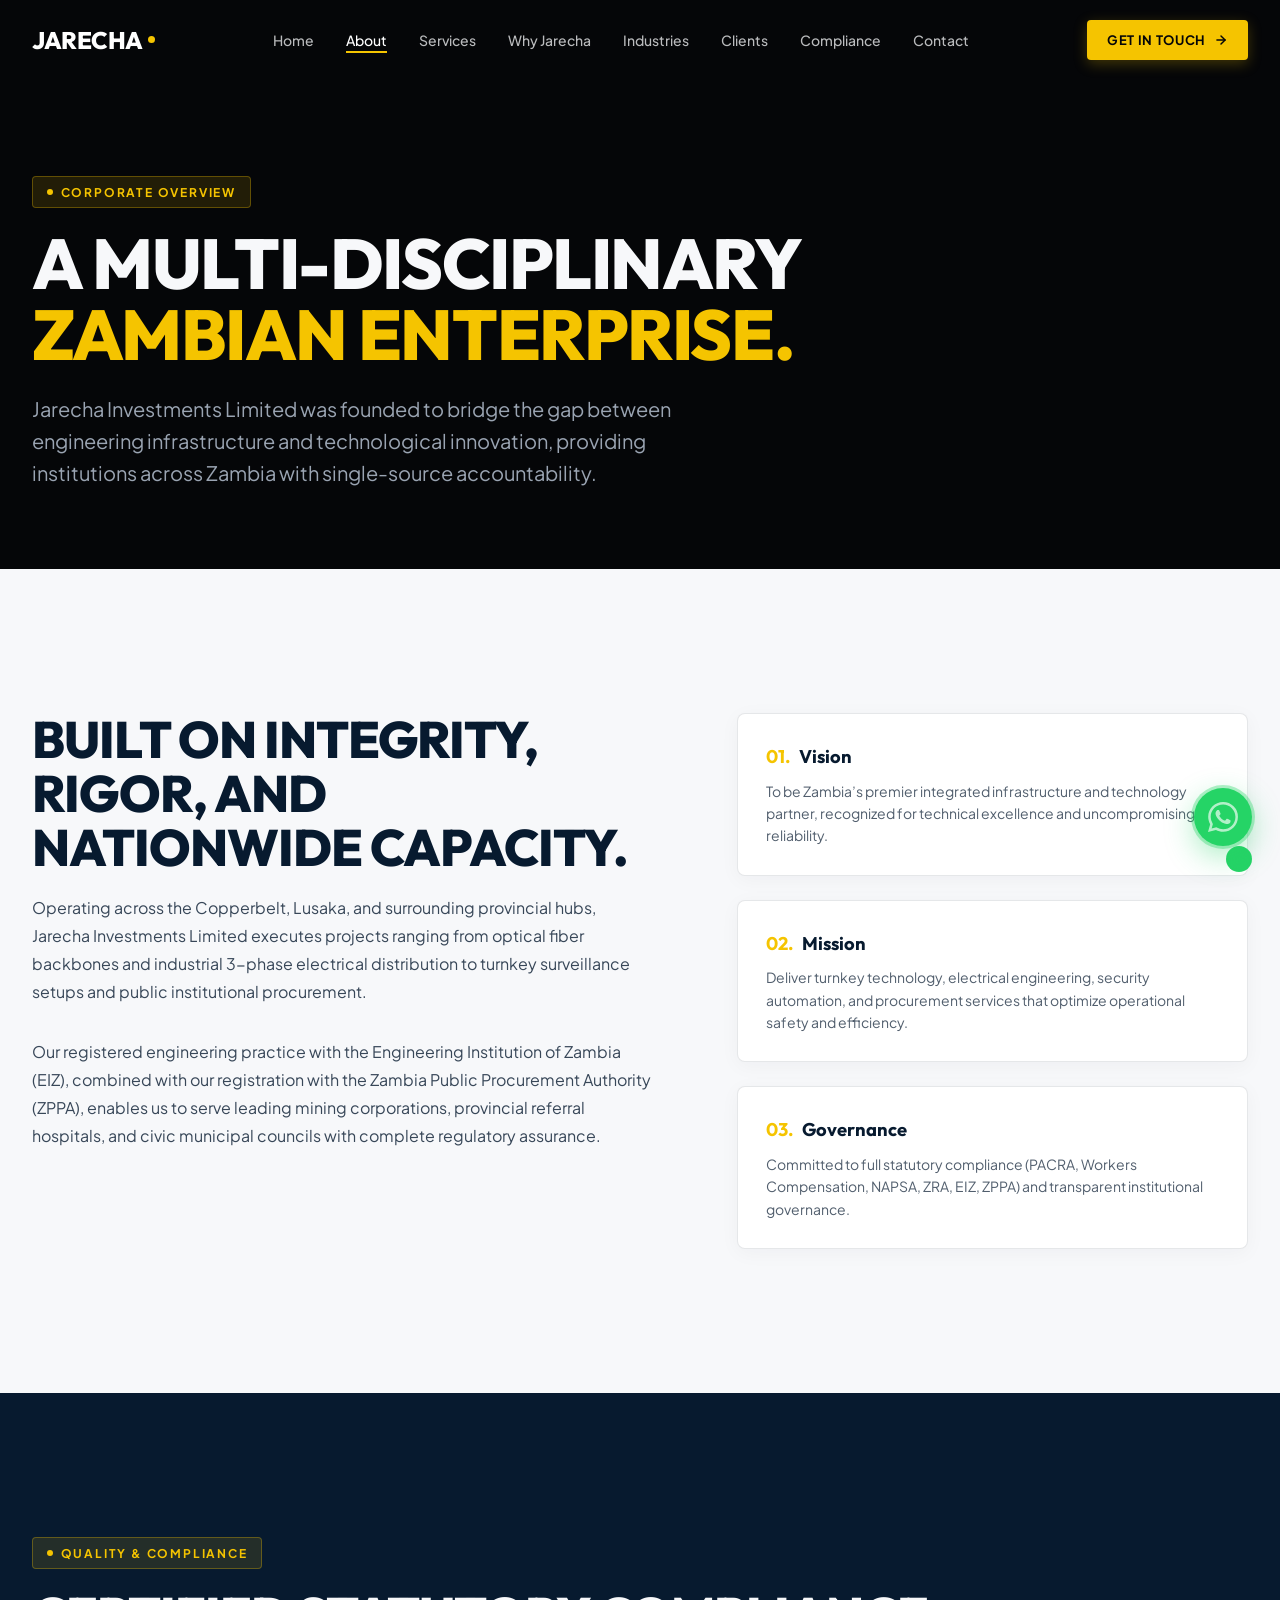
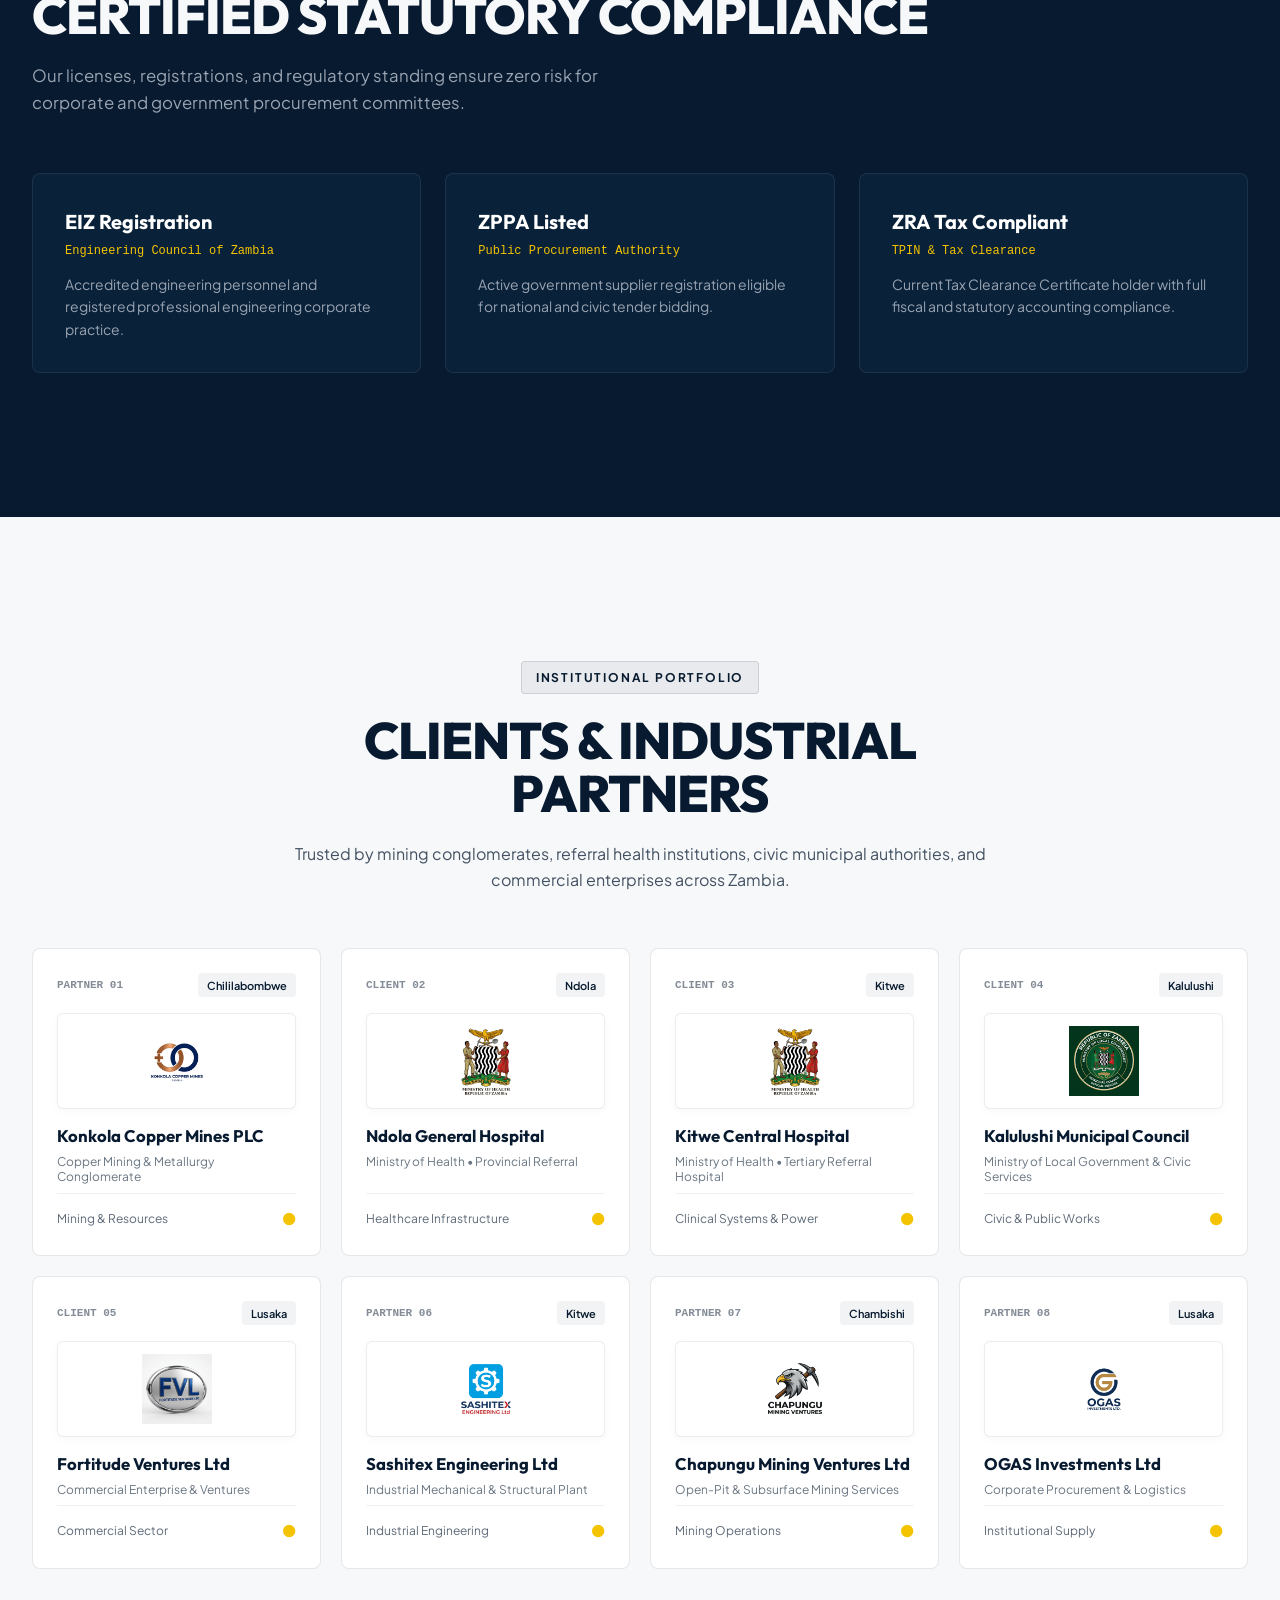
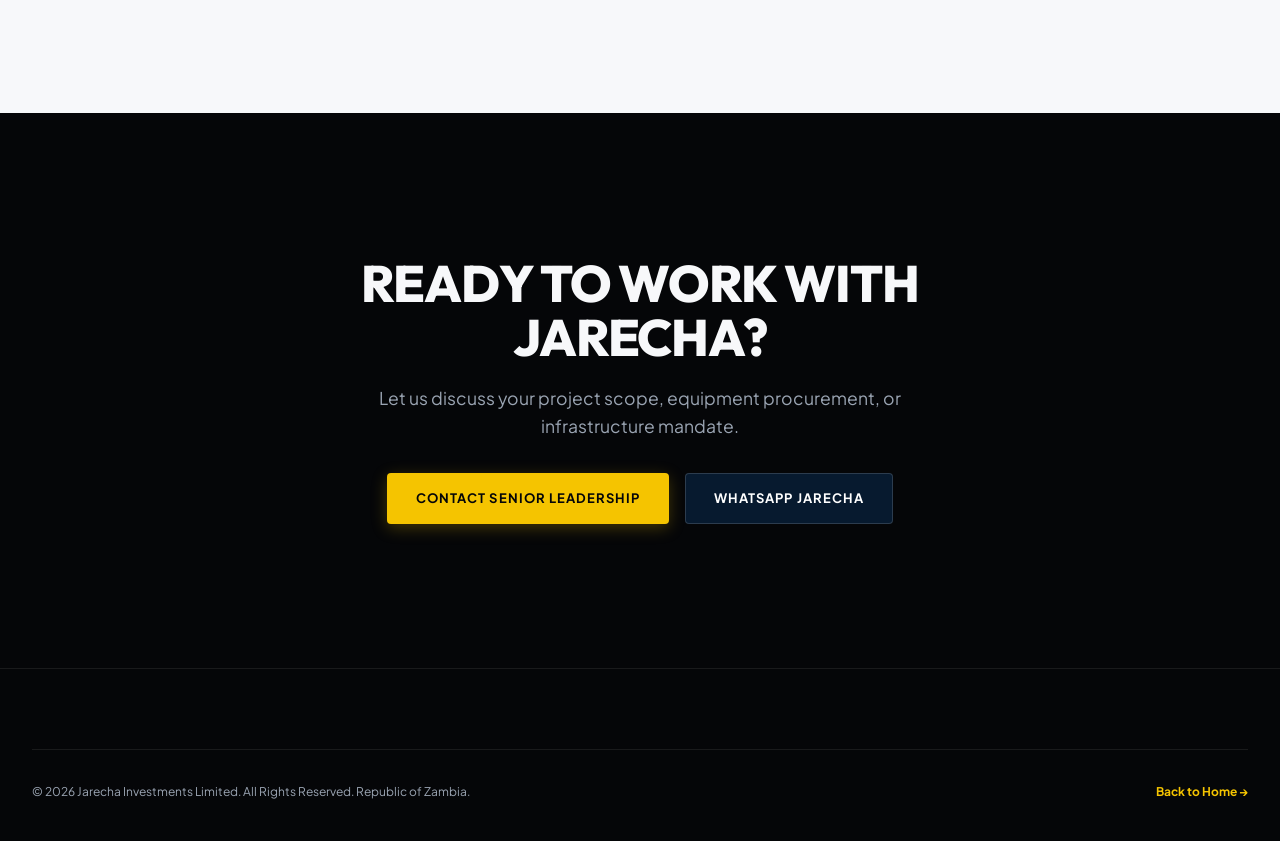
==== commit eb99020f: "Add files via upload" ====
--- a/about.html
+++ b/about.html
@@ -147,6 +147,161 @@
             <div class="compliance-title">ZRA Tax Compliant</div>
             <div class="compliance-meta">TPIN & Tax Clearance</div>
             <p class="compliance-desc">Current Tax Clearance Certificate holder with full fiscal and statutory accounting compliance.</p>
+          </div>
+        </div>
+      </div>
+    </section>
+
+    <!-- Clients & Partners Showcase (Light) -->
+    <section class="section-padding bg-light">
+      <div class="container">
+        <div style="text-align: center; max-width: 700px; margin: 0 auto 3rem;">
+          <div class="badge badge-navy">
+            <span>Institutional Portfolio</span>
+          </div>
+          <h2 class="heading-section text-navy">
+            CLIENTS & INDUSTRIAL PARTNERS
+          </h2>
+          <p style="font-size: 1rem; color: rgba(7, 26, 47, 0.75);">
+            Trusted by mining conglomerates, referral health institutions, civic municipal authorities, and commercial enterprises across Zambia.
+          </p>
+        </div>
+
+        <div class="clients-grid">
+          <!-- 1: Konkola Copper Mines -->
+          <div class="client-card">
+            <div class="client-header">
+              <span class="client-tag">Partner 01</span>
+              <span class="client-loc">Chililabombwe</span>
+            </div>
+            <div class="client-logo-box">
+              <img src="images/clients/konkola-copper-mines.jpg" alt="Konkola Copper Mines PLC Logo" class="client-logo-img" referrerPolicy="no-referrer" />
+            </div>
+            <div class="client-name">Konkola Copper Mines PLC</div>
+            <div class="client-sub">Copper Mining & Metallurgy Conglomerate</div>
+            <div class="client-footer">
+              <span>Mining & Resources</span>
+              <span style="color:var(--yellow); font-size: 1rem;">●</span>
+            </div>
+          </div>
+
+          <!-- 2: Ndola General Hospital -->
+          <div class="client-card">
+            <div class="client-header">
+              <span class="client-tag">Client 02</span>
+              <span class="client-loc">Ndola</span>
+            </div>
+            <div class="client-logo-box">
+              <img src="images/clients/ndola-hospital-health.jpg" alt="Ministry of Health - Ndola General Hospital Logo" class="client-logo-img" referrerPolicy="no-referrer" />
+            </div>
+            <div class="client-name">Ndola General Hospital</div>
+            <div class="client-sub">Ministry of Health • Provincial Referral</div>
+            <div class="client-footer">
+              <span>Healthcare Infrastructure</span>
+              <span style="color:var(--yellow); font-size: 1rem;">●</span>
+            </div>
+          </div>
+
+          <!-- 3: Kitwe Central Hospital -->
+          <div class="client-card">
+            <div class="client-header">
+              <span class="client-tag">Client 03</span>
+              <span class="client-loc">Kitwe</span>
+            </div>
+            <div class="client-logo-box">
+              <img src="images/clients/kitwe-hospital-health.jpg" alt="Ministry of Health - Kitwe Central Hospital Logo" class="client-logo-img" referrerPolicy="no-referrer" />
+            </div>
+            <div class="client-name">Kitwe Central Hospital</div>
+            <div class="client-sub">Ministry of Health • Tertiary Referral Hospital</div>
+            <div class="client-footer">
+              <span>Clinical Systems & Power</span>
+              <span style="color:var(--yellow); font-size: 1rem;">●</span>
+            </div>
+          </div>
+
+          <!-- 4: Kalulushi Municipal Council -->
+          <div class="client-card">
+            <div class="client-header">
+              <span class="client-tag">Client 04</span>
+              <span class="client-loc">Kalulushi</span>
+            </div>
+            <div class="client-logo-box">
+              <img src="images/clients/kalulushi-municipal-council.jpg" alt="Kalulushi Municipal Council Logo" class="client-logo-img" referrerPolicy="no-referrer" />
+            </div>
+            <div class="client-name">Kalulushi Municipal Council</div>
+            <div class="client-sub">Ministry of Local Government & Civic Services</div>
+            <div class="client-footer">
+              <span>Civic & Public Works</span>
+              <span style="color:var(--yellow); font-size: 1rem;">●</span>
+            </div>
+          </div>
+
+          <!-- 5: Fortitude Ventures Ltd -->
+          <div class="client-card">
+            <div class="client-header">
+              <span class="client-tag">Client 05</span>
+              <span class="client-loc">Lusaka</span>
+            </div>
+            <div class="client-logo-box">
+              <img src="images/clients/fortitude-ventures.jpg" alt="Fortitude Ventures Ltd Logo" class="client-logo-img" referrerPolicy="no-referrer" />
+            </div>
+            <div class="client-name">Fortitude Ventures Ltd</div>
+            <div class="client-sub">Commercial Enterprise & Ventures</div>
+            <div class="client-footer">
+              <span>Commercial Sector</span>
+              <span style="color:var(--yellow); font-size: 1rem;">●</span>
+            </div>
+          </div>
+
+          <!-- 6: Sashitex Engineering Ltd -->
+          <div class="client-card">
+            <div class="client-header">
+              <span class="client-tag">Partner 06</span>
+              <span class="client-loc">Kitwe</span>
+            </div>
+            <div class="client-logo-box">
+              <img src="images/clients/sashitex-engineering.jpg" alt="Sashitex Engineering Ltd Logo" class="client-logo-img" referrerPolicy="no-referrer" />
+            </div>
+            <div class="client-name">Sashitex Engineering Ltd</div>
+            <div class="client-sub">Industrial Mechanical & Structural Plant</div>
+            <div class="client-footer">
+              <span>Industrial Engineering</span>
+              <span style="color:var(--yellow); font-size: 1rem;">●</span>
+            </div>
+          </div>
+
+          <!-- 7: Chapungu Mining Ventures Ltd -->
+          <div class="client-card">
+            <div class="client-header">
+              <span class="client-tag">Partner 07</span>
+              <span class="client-loc">Chambishi</span>
+            </div>
+            <div class="client-logo-box">
+              <img src="images/clients/chapungu-mining.jpg" alt="Chapungu Mining Ventures Ltd Logo" class="client-logo-img" referrerPolicy="no-referrer" />
+            </div>
+            <div class="client-name">Chapungu Mining Ventures Ltd</div>
+            <div class="client-sub">Open-Pit & Subsurface Mining Services</div>
+            <div class="client-footer">
+              <span>Mining Operations</span>
+              <span style="color:var(--yellow); font-size: 1rem;">●</span>
+            </div>
+          </div>
+
+          <!-- 8: OGAS Investments Ltd -->
+          <div class="client-card">
+            <div class="client-header">
+              <span class="client-tag">Partner 08</span>
+              <span class="client-loc">Lusaka</span>
+            </div>
+            <div class="client-logo-box">
+              <img src="images/clients/ogas-investments.jpg" alt="OGAS Investments Ltd Logo" class="client-logo-img" referrerPolicy="no-referrer" />
+            </div>
+            <div class="client-name">OGAS Investments Ltd</div>
+            <div class="client-sub">Corporate Procurement & Logistics</div>
+            <div class="client-footer">
+              <span>Institutional Supply</span>
+              <span style="color:var(--yellow); font-size: 1rem;">●</span>
+            </div>
           </div>
         </div>
       </div>
--- a/css/style.css
+++ b/css/style.css
@@ -1049,11 +1049,11 @@
   background: #ffffff;
   border: 1px solid var(--card-border-light);
   border-radius: 8px;
-  padding: 1.75rem;
+  padding: 1.5rem;
   display: flex;
   flex-direction: column;
   justify-content: space-between;
-  min-height: 150px;
+  min-height: 240px;
   transition: all 0.3s ease;
   position: relative;
   overflow: hidden;
@@ -1072,9 +1072,9 @@
 }
 
 .client-card:hover {
-  transform: translateY(-3px);
+  transform: translateY(-4px);
   border-color: rgba(7, 26, 47, 0.25);
-  box-shadow: 0 12px 30px rgba(7, 26, 47, 0.07);
+  box-shadow: 0 16px 36px rgba(7, 26, 47, 0.08);
 }
 
 .client-card:hover::after {
@@ -1085,7 +1085,7 @@
   display: flex;
   justify-content: space-between;
   align-items: center;
-  margin-bottom: 0.75rem;
+  margin-bottom: 1rem;
 }
 
 .client-tag {
@@ -1093,27 +1093,69 @@
   font-family: monospace;
   text-transform: uppercase;
   color: rgba(7, 26, 47, 0.5);
+  font-weight: 600;
 }
 
 .client-loc {
   font-size: 0.6875rem;
   font-weight: 600;
-  padding: 0.15rem 0.5rem;
+  padding: 0.2rem 0.55rem;
   background: rgba(7, 26, 47, 0.05);
   border-radius: 4px;
   color: var(--navy);
 }
 
+.client-logo-box {
+  width: 100%;
+  height: 96px;
+  background: #ffffff;
+  border: 1px solid rgba(7, 26, 47, 0.08);
+  border-radius: 6px;
+  padding: 0.75rem 1rem;
+  display: flex;
+  align-items: center;
+  justify-content: center;
+  margin-bottom: 1rem;
+  box-shadow: 0 2px 8px rgba(7, 26, 47, 0.03);
+  transition: all 0.3s ease;
+}
+
+.client-card:hover .client-logo-box {
+  border-color: rgba(245, 196, 0, 0.5);
+  box-shadow: 0 6px 20px rgba(7, 26, 47, 0.07);
+}
+
+.client-logo-img {
+  max-width: 100%;
+  max-height: 100%;
+  width: auto;
+  height: auto;
+  object-fit: contain;
+  transition: transform 0.3s ease;
+}
+
+.client-card:hover .client-logo-img {
+  transform: scale(1.04);
+}
+
 .client-name {
   font-family: var(--font-display);
-  font-size: 1.15rem;
+  font-size: 1.05rem;
   font-weight: 700;
   color: var(--navy);
+  line-height: 1.35;
+  margin-bottom: 0.35rem;
+}
+
+.client-sub {
+  font-size: 0.75rem;
+  color: rgba(7, 26, 47, 0.6);
   line-height: 1.3;
+  margin-bottom: 0.5rem;
 }
 
 .client-footer {
-  margin-top: 1rem;
+  margin-top: auto;
   padding-top: 0.75rem;
   border-top: 1px solid rgba(7, 26, 47, 0.06);
   display: flex;
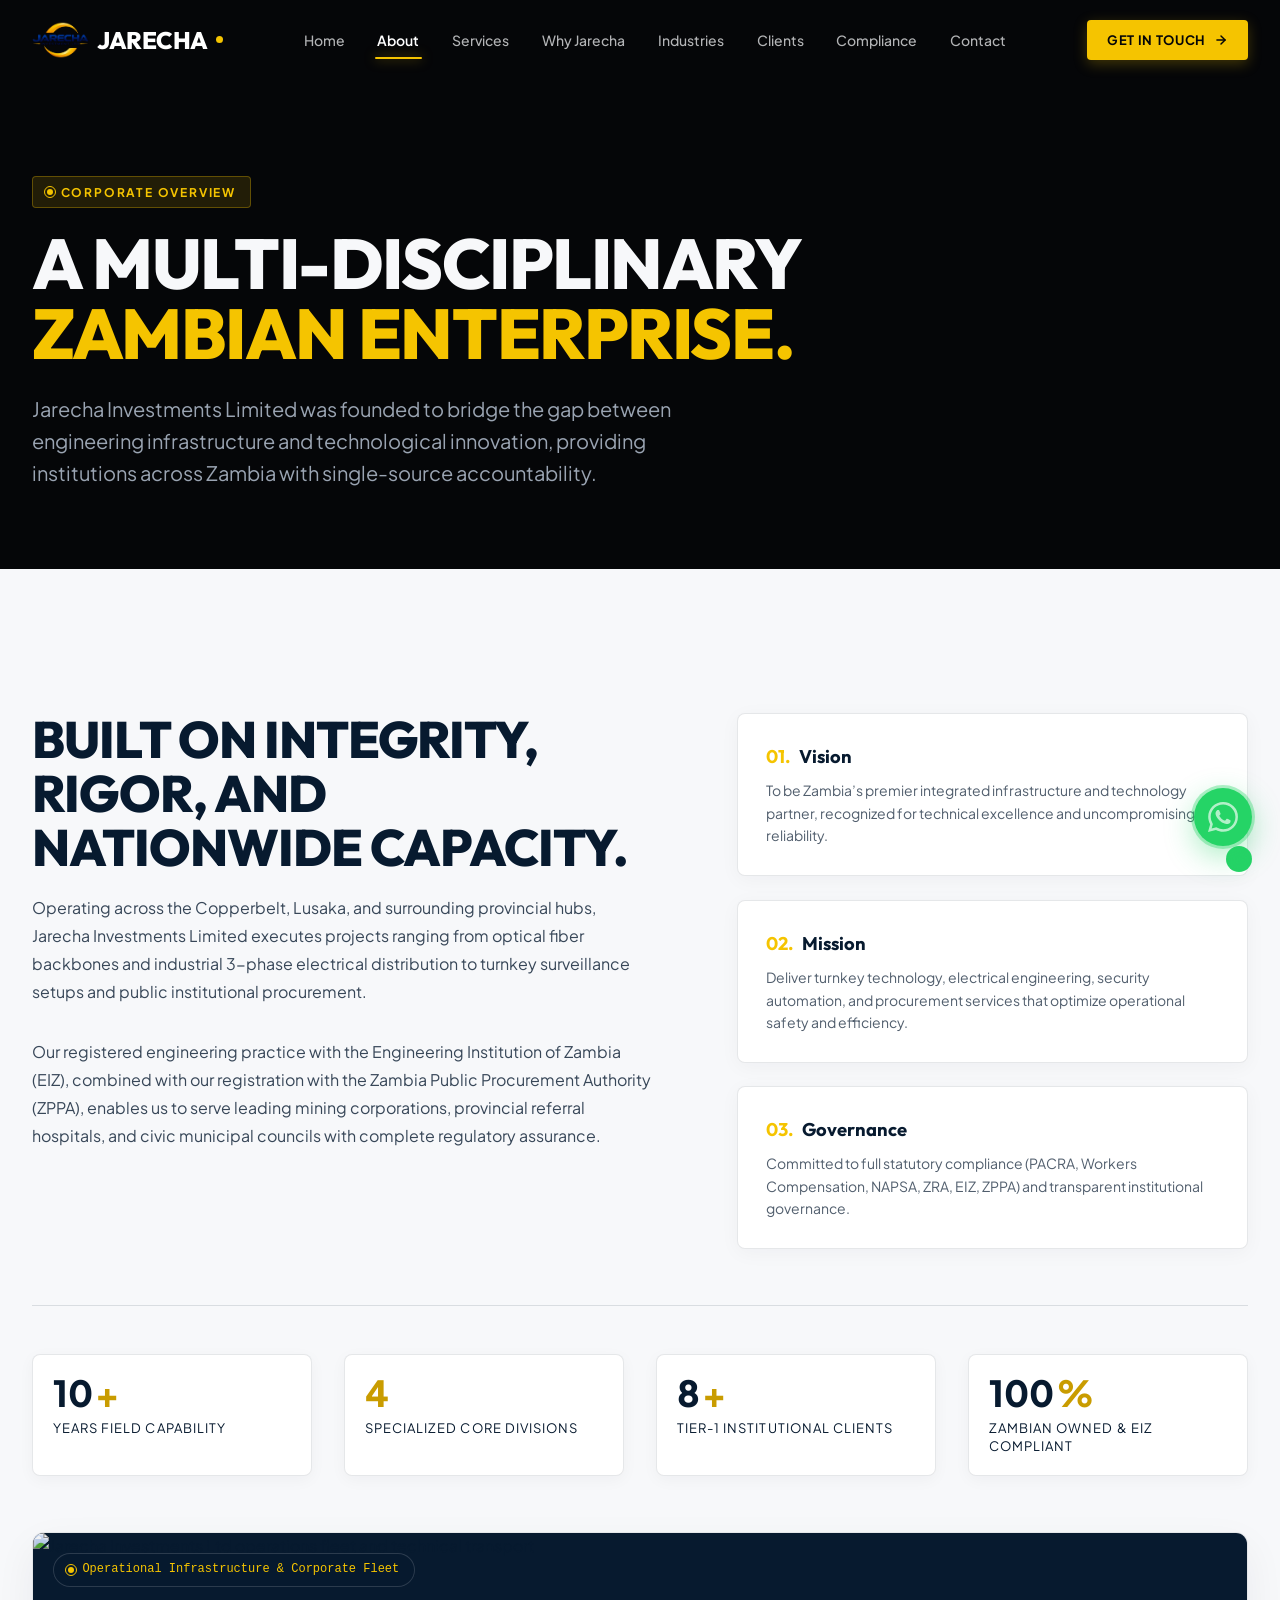
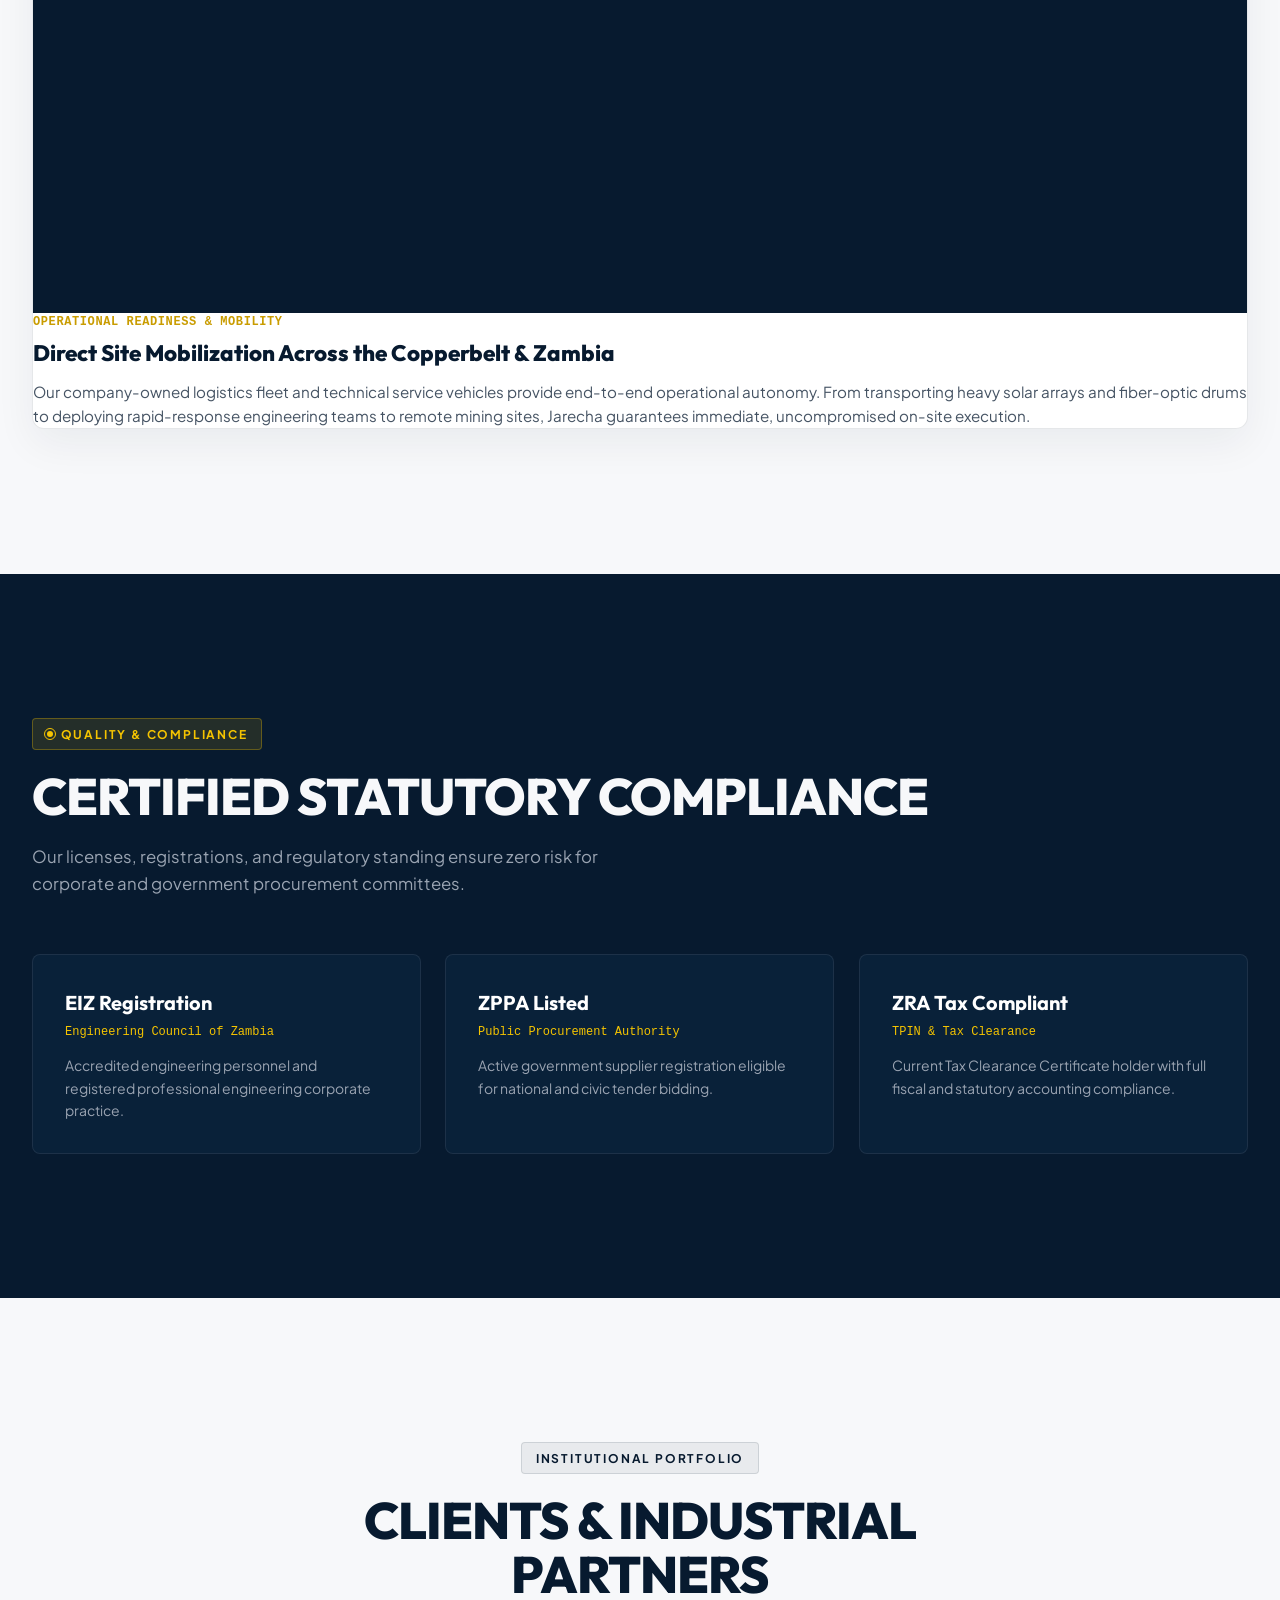
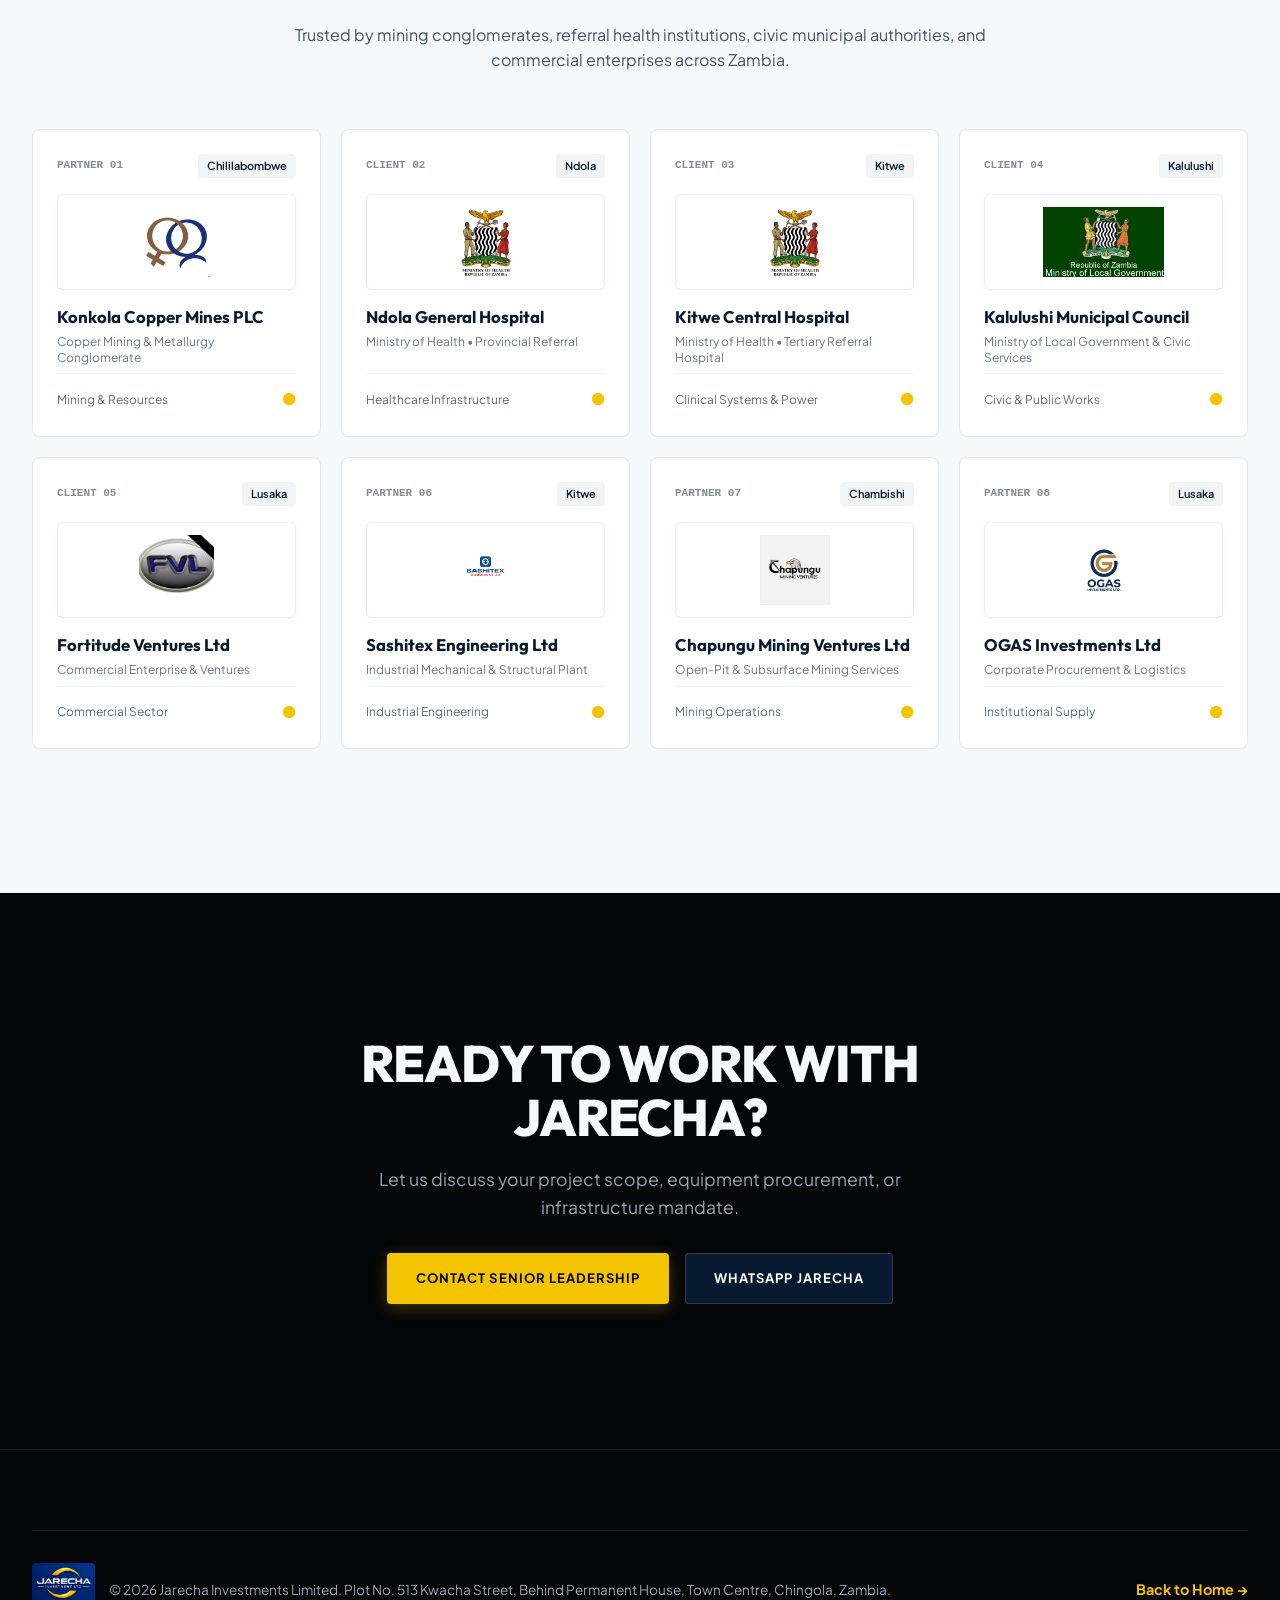
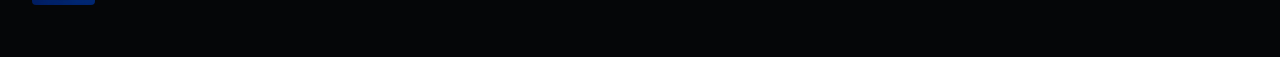
==== commit c0db6b92: "Add files via upload" ====
--- a/about.html
+++ b/about.html
@@ -16,7 +16,8 @@
   <!-- Header Navigation -->
   <header class="navbar scrolled" id="main-navbar">
     <div class="container nav-container">
-      <a href="index.html" class="brand-logo">
+      <a href="index.html" class="brand-logo" aria-label="Jarecha Investments Home">
+        <img src="images/logo.png" alt="Jarecha Investments Ltd corporate brand logo" class="brand-logo-img" />
         <span>JARECHA</span>
         <span class="brand-dot"></span>
       </a>
@@ -56,29 +57,29 @@
 
   <!-- Mobile Drawer -->
   <div class="mobile-drawer" id="mobile-drawer">
-    <a href="index.html">Home</a>
-    <a href="about.html">About Jarecha</a>
-    <a href="services.html">Services & Capabilities</a>
-    <a href="index.html#why-us">Why Jarecha</a>
-    <a href="index.html#industries">Sectors & Industries</a>
-    <a href="index.html#clients">Client Portfolio</a>
-    <a href="index.html#compliance">Statutory Compliance</a>
-    <a href="contact.html">Contact & Consultations</a>
+    <a href="index.html" class="mobile-nav-link">Home</a>
+    <a href="about.html" class="mobile-nav-link active">About Jarecha</a>
+    <a href="services.html" class="mobile-nav-link">Services & Capabilities</a>
+    <a href="index.html#why-us" class="mobile-nav-link">Why Jarecha</a>
+    <a href="index.html#industries" class="mobile-nav-link">Sectors & Industries</a>
+    <a href="index.html#clients" class="mobile-nav-link">Client Portfolio</a>
+    <a href="index.html#compliance" class="mobile-nav-link">Statutory Compliance</a>
+    <a href="contact.html" class="mobile-nav-link">Contact & Consultations</a>
   </div>
 
   <main style="padding-top: 5rem;">
     <!-- Page Hero Banner -->
     <section class="section-padding bg-black" style="padding-top: 6rem; padding-bottom: 5rem;">
       <div class="container">
-        <div class="badge badge-yellow">
+        <div class="badge badge-yellow reveal-on-scroll">
           <span class="badge-dot"></span>
           <span>Corporate Overview</span>
         </div>
-        <h1 class="heading-display text-white">
+        <h1 class="heading-display text-white reveal-on-scroll">
           A MULTI-DISCIPLINARY<br />
           <span class="text-yellow">ZAMBIAN ENTERPRISE.</span>
         </h1>
-        <p style="font-size: 1.25rem; color: var(--muted); max-width: 720px; line-height: 1.6;">
+        <p class="reveal-on-scroll" style="font-size: 1.25rem; color: var(--muted); max-width: 720px; line-height: 1.6;">
           Jarecha Investments Limited was founded to bridge the gap between engineering infrastructure and technological innovation, providing institutions across Zambia with single-source accountability.
         </p>
       </div>
@@ -88,7 +89,7 @@
     <section class="section-padding bg-light">
       <div class="container">
         <div class="intro-grid">
-          <div>
+          <div class="reveal-on-scroll reveal-fade-left">
             <h2 class="heading-section text-navy">
               BUILT ON INTEGRITY, RIGOR, AND NATIONWIDE CAPACITY.
             </h2>
@@ -100,7 +101,7 @@
             </p>
           </div>
 
-          <div class="intro-pillars">
+          <div class="intro-pillars stagger-group">
             <div class="pillar-card">
               <h3 class="pillar-title"><span class="text-yellow">01.</span> Vision</h3>
               <p class="pillar-desc">To be Zambia’s premier integrated infrastructure and technology partner, recognized for technical excellence and uncompromising reliability.</p>
@@ -115,24 +116,67 @@
             </div>
           </div>
         </div>
+
+        <!-- Telemetry & Operational Metrics -->
+        <div class="about-stats-ribbon stagger-group">
+          <div class="about-stat-item">
+            <div class="stat-num"><span class="stat-counter" data-target="10">0</span><span>+</span></div>
+            <div class="stat-label">Years Field Capability</div>
+          </div>
+          <div class="about-stat-item">
+            <div class="stat-num"><span class="stat-counter" data-target="4">0</span></div>
+            <div class="stat-label">Specialized Core Divisions</div>
+          </div>
+          <div class="about-stat-item">
+            <div class="stat-num"><span class="stat-counter" data-target="8">0</span><span>+</span></div>
+            <div class="stat-label">Tier-1 Institutional Clients</div>
+          </div>
+          <div class="about-stat-item">
+            <div class="stat-num"><span class="stat-counter" data-target="100">0</span><span>%</span></div>
+            <div class="stat-label">Zambian Owned & EIZ Compliant</div>
+          </div>
+        </div>
+
+        <!-- Corporate Operations & Field Engineering Infrastructure -->
+        <div class="corporate-showcase-card reveal-on-scroll" style="margin-top: 3.5rem;">
+          <div class="showcase-img-container">
+            <img src="images/jarecha-vehicles-2.png" alt="Jarecha Investments Ltd operations fleet and technical transport" class="showcase-main-img" loading="lazy" />
+            <div class="showcase-overlay"></div>
+            <div class="showcase-badge">
+              <span class="badge-dot"></span>
+              <span>Operational Infrastructure & Corporate Fleet</span>
+            </div>
+          </div>
+          <div class="showcase-content">
+            <div style="color: #c99c00; font-family: monospace; font-size: 0.75rem; text-transform: uppercase; font-weight: 700; margin-bottom: 0.4rem; letter-spacing: 0.05em;">
+              Operational Readiness & Mobility
+            </div>
+            <h3 style="font-family: var(--font-display); font-size: 1.4rem; font-weight: 800; color: var(--navy); margin-bottom: 0.75rem; line-height: 1.3;">
+              Direct Site Mobilization Across the Copperbelt & Zambia
+            </h3>
+            <p style="font-size: 0.95rem; color: rgba(7, 26, 47, 0.75); line-height: 1.6; margin: 0;">
+              Our company-owned logistics fleet and technical service vehicles provide end-to-end operational autonomy. From transporting heavy solar arrays and fiber-optic drums to deploying rapid-response engineering teams to remote mining sites, Jarecha guarantees immediate, uncompromised on-site execution.
+            </p>
+          </div>
+        </div>
       </div>
     </section>
 
     <!-- Operational Standards (Navy) -->
     <section class="section-padding bg-navy">
       <div class="container">
-        <div class="badge badge-yellow">
+        <div class="badge badge-yellow reveal-on-scroll">
           <span class="badge-dot"></span>
           <span>Quality & Compliance</span>
         </div>
-        <h2 class="heading-section text-white">
+        <h2 class="heading-section text-white reveal-on-scroll">
           CERTIFIED STATUTORY COMPLIANCE
         </h2>
-        <p style="font-size: 1.05rem; color: var(--muted); max-width: 650px; margin-bottom: 3rem;">
+        <p class="reveal-on-scroll" style="font-size: 1.05rem; color: var(--muted); max-width: 650px; margin-bottom: 3rem;">
           Our licenses, registrations, and regulatory standing ensure zero risk for corporate and government procurement committees.
         </p>
 
-        <div class="compliance-grid">
+        <div class="compliance-grid stagger-group">
           <div class="compliance-card">
             <div class="compliance-title">EIZ Registration</div>
             <div class="compliance-meta">Engineering Council of Zambia</div>
@@ -155,7 +199,7 @@
     <!-- Clients & Partners Showcase (Light) -->
     <section class="section-padding bg-light">
       <div class="container">
-        <div style="text-align: center; max-width: 700px; margin: 0 auto 3rem;">
+        <div class="reveal-on-scroll" style="text-align: center; max-width: 700px; margin: 0 auto 3rem;">
           <div class="badge badge-navy">
             <span>Institutional Portfolio</span>
           </div>
@@ -167,7 +211,7 @@
           </p>
         </div>
 
-        <div class="clients-grid">
+        <div class="clients-grid stagger-group">
           <!-- 1: Konkola Copper Mines -->
           <div class="client-card">
             <div class="client-header">
@@ -309,7 +353,7 @@
 
     <!-- Call to action (Black) -->
     <section class="section-padding bg-black" style="text-align: center;">
-      <div class="container" style="max-width: 700px;">
+      <div class="container reveal-on-scroll" style="max-width: 700px;">
         <h2 class="heading-section text-white">
           READY TO WORK WITH JARECHA?
         </h2>
@@ -330,9 +374,12 @@
 
   <footer class="site-footer">
     <div class="container">
-      <div class="footer-bottom">
-        <div>© 2026 Jarecha Investments Limited. All Rights Reserved. Republic of Zambia.</div>
-        <a href="index.html" style="color:var(--yellow);font-weight:700;">Back to Home →</a>
+      <div class="footer-bottom" style="display:flex;align-items:center;justify-content:space-between;flex-wrap:wrap;gap:1.5rem;">
+        <div style="display:flex;align-items:center;gap:0.85rem;">
+          <img src="images/logo-2.jpeg" alt="Jarecha Investments Ltd corporate mark" class="footer-logo-img" />
+          <span style="font-size:0.85rem;color:var(--muted);">© 2026 Jarecha Investments Limited. Plot No. 513 Kwacha Street, Behind Permanent House, Town Centre, Chingola, Zambia.</span>
+        </div>
+        <a href="index.html" style="color:var(--yellow);font-weight:700;font-size:0.9rem;">Back to Home →</a>
       </div>
     </div>
   </footer>
--- a/css/style.css
+++ b/css/style.css
@@ -135,12 +135,44 @@
 .brand-logo {
   display: flex;
   align-items: center;
-  gap: 0.35rem;
+  gap: 0.5rem;
   font-family: var(--font-display);
   font-weight: 800;
   font-size: 1.5rem;
   letter-spacing: -0.02em;
   color: #ffffff;
+  text-decoration: none;
+}
+
+.brand-logo-img {
+  height: 38px;
+  width: auto;
+  max-width: 130px;
+  object-fit: contain;
+  display: inline-block;
+  vertical-align: middle;
+  transition: transform 0.25s ease;
+}
+
+.brand-logo:hover .brand-logo-img {
+  transform: scale(1.03);
+}
+
+.footer-logo-img {
+  height: 42px;
+  width: auto;
+  max-width: 150px;
+  object-fit: contain;
+  display: block;
+  margin-bottom: 0.75rem;
+  border-radius: 4px;
+}
+
+@media (max-width: 640px) {
+  .brand-logo-img {
+    height: 32px;
+    max-width: 105px;
+  }
 }
 
 .brand-dot {
@@ -154,7 +186,7 @@
 .nav-links {
   display: none;
   align-items: center;
-  gap: 2rem;
+  gap: 1.75rem;
   list-style: none;
 }
 
@@ -167,13 +199,22 @@
 .nav-link {
   font-size: 0.875rem;
   font-weight: 500;
-  color: rgba(247, 248, 250, 0.75);
+  color: rgba(247, 248, 250, 0.72);
   position: relative;
-  padding-bottom: 4px;
-}
-
-.nav-link:hover, .nav-link.active {
+  padding: 0.5rem 0.15rem;
+  transition: color 0.2s ease;
+  text-decoration: none;
+  display: inline-flex;
+  align-items: center;
+}
+
+.nav-link:hover {
   color: #ffffff;
+}
+
+.nav-link.active {
+  color: #ffffff;
+  font-weight: 600;
 }
 
 .nav-link::after {
@@ -182,13 +223,21 @@
   bottom: 0;
   left: 0;
   width: 0;
-  height: 2px;
+  height: 2.5px;
   background-color: var(--yellow);
-  transition: width 0.25s ease;
-}
-
-.nav-link:hover::after, .nav-link.active::after {
+  border-radius: 2px;
+  box-shadow: 0 0 10px rgba(245, 196, 0, 0.4);
+  transition: width 0.25s var(--ease-out-expo);
+}
+
+.nav-link:hover::after {
   width: 100%;
+}
+
+.nav-link.active::after {
+  width: 100%;
+  background-color: var(--yellow);
+  box-shadow: 0 0 12px rgba(245, 196, 0, 0.6);
 }
 
 .nav-actions {
@@ -253,10 +302,10 @@
   backdrop-filter: blur(16px);
   -webkit-backdrop-filter: blur(16px);
   border-bottom: 1px solid rgba(255, 255, 255, 0.1);
-  padding: 1.5rem 1.5rem 2rem;
+  padding: 1.25rem 1.25rem 1.75rem;
   display: none;
   flex-direction: column;
-  gap: 1rem;
+  gap: 0.35rem;
   z-index: 890;
   box-shadow: 0 20px 40px rgba(0,0,0,0.5);
   animation: slideDown 0.3s var(--ease-out-expo) forwards;
@@ -267,15 +316,52 @@
 }
 
 @keyframes slideDown {
-  from { opacity: 0; transform: translateY(-10px); }
+  from { opacity: 0; transform: translateY(-8px); }
   to { opacity: 1; transform: translateY(0); }
 }
 
-.mobile-drawer a {
-  padding: 0.75rem 0;
-  font-size: 1.125rem;
+.mobile-drawer a,
+.mobile-nav-link {
+  display: flex;
+  align-items: center;
+  justify-content: space-between;
+  padding: 0.8rem 1rem;
+  font-size: 1.05rem;
   font-weight: 600;
-  border-bottom: 1px solid rgba(255, 255, 255, 0.05);
+  color: rgba(247, 248, 250, 0.8);
+  border-radius: 6px;
+  border-left: 3px solid transparent;
+  transition: all 0.2s ease;
+  text-decoration: none;
+}
+
+.mobile-drawer a:hover,
+.mobile-nav-link:hover {
+  background: rgba(255, 255, 255, 0.05);
+  color: #ffffff;
+  padding-left: 1.15rem;
+}
+
+/* Mobile Navbar Active State */
+.mobile-drawer a.active,
+.mobile-nav-link.active {
+  background: rgba(245, 196, 0, 0.12);
+  color: #ffffff;
+  font-weight: 700;
+  border-left: 3px solid var(--yellow);
+  box-shadow: inset 0 0 16px rgba(245, 196, 0, 0.05);
+}
+
+.mobile-drawer a.active::after,
+.mobile-nav-link.active::after {
+  content: '';
+  width: 8px;
+  height: 8px;
+  border-radius: 50%;
+  background-color: var(--yellow);
+  box-shadow: 0 0 8px rgba(245, 196, 0, 0.8);
+  display: inline-block;
+  flex-shrink: 0;
 }
 
 /* Common Section Structure & Visual Rhythm */
@@ -427,7 +513,7 @@
   display: flex;
   align-items: center;
   position: relative;
-  padding-top: 7rem;
+  padding-top: 7.5rem;
   padding-bottom: 5rem;
   background-color: var(--black);
   background-image: 
@@ -436,18 +522,31 @@
   background-size: cover;
   background-position: center;
   background-repeat: no-repeat;
+  overflow: hidden;
+}
+
+.hero-grid-overlay {
+  position: absolute;
+  inset: 0;
+  background-image: 
+    linear-gradient(to right, rgba(255, 255, 255, 0.035) 1px, transparent 1px),
+    linear-gradient(to bottom, rgba(255, 255, 255, 0.035) 1px, transparent 1px);
+  background-size: 44px 44px;
+  pointer-events: none;
+  z-index: 1;
 }
 
 .hero-glow {
   position: absolute;
   top: -15%;
   right: -10%;
-  width: 650px;
-  height: 650px;
-  background: radial-gradient(circle, rgba(7, 26, 47, 0.9) 0%, rgba(5, 6, 8, 0) 70%);
+  width: 700px;
+  height: 700px;
+  background: radial-gradient(circle, rgba(7, 26, 47, 0.95) 0%, rgba(5, 6, 8, 0) 70%);
   border-radius: 50%;
   pointer-events: none;
   z-index: 1;
+  transition: opacity 1.2s ease;
 }
 
 .hero-grid {
@@ -462,7 +561,7 @@
 @media (min-width: 1024px) {
   .hero-grid {
     grid-template-columns: 1.15fr 0.85fr;
-    gap: 4rem;
+    gap: 4.5rem;
   }
 }
 
@@ -470,6 +569,145 @@
   max-width: 680px;
 }
 
+/* =========================================================================
+   HERO ENTRANCE SEQUENCE ORCHESTRATION
+   ========================================================================= */
+
+/* Default transition config for entrance sequence elements */
+.hero-seq-item {
+  transition-property: opacity, transform, filter;
+  transition-timing-function: var(--ease-out-expo);
+  will-change: opacity, transform;
+}
+
+/* Initial state during entrance sequence load */
+.hero-loading .hero-seq-badge {
+  opacity: 0;
+  transform: translateY(-20px);
+}
+
+.hero-loading .hero-seq-headline-1 {
+  opacity: 0;
+  transform: translateY(34px);
+  filter: blur(4px);
+}
+
+.hero-loading .hero-seq-headline-2 {
+  opacity: 0;
+  transform: translateY(34px);
+  filter: blur(4px);
+}
+
+.hero-loading .hero-seq-desc {
+  opacity: 0;
+  transform: translateY(26px);
+}
+
+.hero-loading .hero-seq-ctas {
+  opacity: 0;
+  transform: translateY(24px);
+}
+
+.hero-loading .hero-seq-stats {
+  opacity: 0;
+  transform: translateY(22px);
+}
+
+.hero-loading .hero-seq-media {
+  opacity: 0;
+  transform: translateY(30px) scale(0.96);
+  filter: blur(6px);
+}
+
+.hero-loading .hero-seq-telemetry {
+  opacity: 0;
+  transform: translateY(35px) scale(0.94);
+}
+
+/* Entered state with calculated cascading delays */
+.hero-entered .hero-seq-badge {
+  opacity: 1;
+  transform: translateY(0);
+  transition-duration: 0.8s;
+  transition-delay: 0.15s;
+}
+
+.hero-entered .hero-seq-headline-1 {
+  opacity: 1;
+  transform: translateY(0);
+  filter: blur(0);
+  transition-duration: 0.9s;
+  transition-delay: 0.3s;
+}
+
+.hero-entered .hero-seq-headline-2 {
+  opacity: 1;
+  transform: translateY(0);
+  filter: blur(0);
+  transition-duration: 0.95s;
+  transition-delay: 0.45s;
+}
+
+.hero-entered .hero-seq-desc {
+  opacity: 1;
+  transform: translateY(0);
+  transition-duration: 0.9s;
+  transition-delay: 0.6s;
+}
+
+.hero-entered .hero-seq-ctas {
+  opacity: 1;
+  transform: translateY(0);
+  transition-duration: 0.9s;
+  transition-delay: 0.75s;
+}
+
+.hero-entered .hero-seq-stats {
+  opacity: 1;
+  transform: translateY(0);
+  transition-duration: 0.95s;
+  transition-delay: 0.9s;
+}
+
+.hero-entered .hero-seq-media {
+  opacity: 1;
+  transform: translateY(0) scale(1);
+  filter: blur(0);
+  transition-duration: 1.1s;
+  transition-delay: 0.4s;
+}
+
+.hero-entered .hero-seq-telemetry {
+  opacity: 1;
+  transform: translateY(0) scale(1);
+  transition-duration: 0.95s;
+  transition-delay: 1.05s;
+}
+
+/* Badge Enhancements */
+.hero-badge-tag {
+  font-family: monospace;
+  font-size: 0.625rem;
+  background: rgba(245, 196, 0, 0.2);
+  color: var(--yellow);
+  padding: 0.1rem 0.4rem;
+  border-radius: 3px;
+  letter-spacing: 0.12em;
+  margin-left: 0.35rem;
+}
+
+.pulse-beacon {
+  box-shadow: 0 0 0 0 rgba(245, 196, 0, 0.7);
+  animation: beaconPulse 2s infinite;
+}
+
+@keyframes beaconPulse {
+  0% { transform: scale(0.95); box-shadow: 0 0 0 0 rgba(245, 196, 0, 0.7); }
+  70% { transform: scale(1); box-shadow: 0 0 0 8px rgba(245, 196, 0, 0); }
+  100% { transform: scale(0.95); box-shadow: 0 0 0 0 rgba(245, 196, 0, 0); }
+}
+
+/* Headline */
 .hero-headline {
   font-family: var(--font-display);
   font-size: clamp(2.8rem, 6.2vw, 5.5rem);
@@ -479,6 +717,7 @@
   letter-spacing: -0.03em;
   color: #ffffff;
   margin-bottom: 1.75rem;
+  overflow: hidden;
 }
 
 .hero-headline span {
@@ -486,9 +725,16 @@
 }
 
 .hero-headline .text-gradient {
-  background: linear-gradient(90deg, #ffffff 30%, var(--yellow) 100%);
+  background: linear-gradient(90deg, #ffffff 15%, var(--yellow) 55%, #ffffff 85%, var(--yellow) 100%);
+  background-size: 250% 100%;
   -webkit-background-clip: text;
   -webkit-text-fill-color: transparent;
+  animation: headlineGleam 6s ease-in-out infinite alternate;
+}
+
+@keyframes headlineGleam {
+  0% { background-position: 0% 50%; }
+  100% { background-position: 100% 50%; }
 }
 
 .hero-description {
@@ -501,29 +747,82 @@
 
 .hero-ctas {
   display: flex;
+  align-items: center;
   flex-wrap: wrap;
   gap: 1rem;
   margin-bottom: 3.5rem;
 }
 
+/* Primary Button Shine Accent */
+.btn-shine {
+  position: relative;
+  overflow: hidden;
+}
+
+.btn-shine::after {
+  content: '';
+  position: absolute;
+  top: -50%;
+  left: -60%;
+  width: 40%;
+  height: 200%;
+  background: linear-gradient(
+    90deg,
+    rgba(255, 255, 255, 0) 0%,
+    rgba(255, 255, 255, 0.4) 50%,
+    rgba(255, 255, 255, 0) 100%
+  );
+  transform: rotate(30deg);
+  pointer-events: none;
+}
+
+.hero-entered .btn-shine::after {
+  animation: btnShineSweep 4s ease-in-out infinite 2s;
+}
+
+@keyframes btnShineSweep {
+  0% { left: -70%; }
+  25% { left: 140%; }
+  100% { left: 140%; }
+}
+
+/* Hero Stats */
 .hero-stats {
   display: grid;
   grid-template-columns: repeat(3, 1fr);
   gap: 1.5rem;
   padding-top: 2rem;
-  border-top: 1px solid rgba(255, 255, 255, 0.08);
+  position: relative;
+}
+
+.hero-stats::before {
+  content: '';
+  position: absolute;
+  top: 0;
+  left: 0;
+  height: 1px;
+  width: 0%;
+  background: linear-gradient(90deg, rgba(245, 196, 0, 0.6), rgba(255, 255, 255, 0.1));
+  transition: width 1s var(--ease-out-expo) 0.8s;
+}
+
+.hero-entered .hero-stats::before {
+  width: 100%;
 }
 
 .stat-item .stat-num {
   font-family: var(--font-display);
-  font-size: 1.875rem;
+  font-size: 2rem;
   font-weight: 800;
   color: #ffffff;
   line-height: 1;
   margin-bottom: 0.35rem;
-}
-
-.stat-item .stat-num span {
+  display: flex;
+  align-items: baseline;
+  gap: 2px;
+}
+
+.stat-item .stat-num span:last-child {
   color: var(--yellow);
 }
 
@@ -544,28 +843,102 @@
   position: relative;
   border-radius: 12px;
   overflow: hidden;
-  border: 1px solid rgba(255, 255, 255, 0.1);
+  border: 1px solid rgba(255, 255, 255, 0.12);
   box-shadow: 0 25px 60px rgba(0, 0, 0, 0.85);
+  background: #071A2F;
 }
 
 .hero-image-card img {
   width: 100%;
   height: 520px;
   object-fit: cover;
+  object-position: center 32%;
   display: block;
-  filter: brightness(0.88) contrast(1.05);
+  filter: brightness(0.92) contrast(1.04);
   transition: transform 0.6s var(--ease-out-expo);
 }
 
 .hero-image-card:hover img {
-  transform: scale(1.03);
+  transform: scale(1.02);
+}
+
+@media (max-width: 768px) {
+  .hero-image-card img {
+    height: 380px;
+    object-position: center 25%;
+  }
 }
 
 .hero-image-overlay {
   position: absolute;
   inset: 0;
-  background: linear-gradient(180deg, rgba(7, 26, 47, 0.1) 0%, rgba(5, 6, 8, 0.75) 100%);
+  background: linear-gradient(180deg, rgba(7, 26, 47, 0.15) 0%, rgba(5, 6, 8, 0.8) 100%);
   pointer-events: none;
+}
+
+/* Subtle High-Tech Scanline over Image */
+.hero-scanline {
+  position: absolute;
+  top: 0;
+  left: 0;
+  right: 0;
+  height: 2px;
+  background: linear-gradient(90deg, transparent, rgba(245, 196, 0, 0.85), transparent);
+  opacity: 0;
+  z-index: 2;
+  pointer-events: none;
+}
+
+.hero-entered .hero-scanline {
+  animation: heroScanSweep 4s ease-in-out infinite 1.4s;
+}
+
+@keyframes heroScanSweep {
+  0% { top: 0%; opacity: 0; }
+  10% { opacity: 0.9; }
+  85% { opacity: 0.9; }
+  100% { top: 100%; opacity: 0; }
+}
+
+/* Corner Matrix Brackets */
+.hero-corner-decorations {
+  position: absolute;
+  inset: 0;
+  pointer-events: none;
+  z-index: 2;
+}
+
+.hero-corner-decorations .corner {
+  position: absolute;
+  width: 14px;
+  height: 14px;
+  border-color: var(--yellow);
+  border-style: solid;
+  opacity: 0.75;
+}
+
+.hero-corner-decorations .corner.tl {
+  top: 12px;
+  left: 12px;
+  border-width: 2px 0 0 2px;
+}
+
+.hero-corner-decorations .corner.tr {
+  top: 12px;
+  right: 12px;
+  border-width: 2px 2px 0 0;
+}
+
+.hero-corner-decorations .corner.bl {
+  bottom: 12px;
+  left: 12px;
+  border-width: 0 0 2px 2px;
+}
+
+.hero-corner-decorations .corner.br {
+  bottom: 12px;
+  right: 12px;
+  border-width: 0 2px 2px 0;
 }
 
 /* Telemetry Badge */
@@ -574,13 +947,13 @@
   bottom: -20px;
   left: 20px;
   right: 20px;
-  background: rgba(7, 26, 47, 0.92);
-  backdrop-filter: blur(12px);
-  -webkit-backdrop-filter: blur(12px);
-  border: 1px solid rgba(245, 196, 0, 0.25);
+  background: rgba(7, 26, 47, 0.94);
+  backdrop-filter: blur(14px);
+  -webkit-backdrop-filter: blur(14px);
+  border: 1px solid rgba(245, 196, 0, 0.3);
   border-radius: 8px;
-  padding: 1rem 1.25rem;
-  box-shadow: 0 15px 35px rgba(0, 0, 0, 0.6);
+  padding: 1.1rem 1.25rem;
+  box-shadow: 0 18px 40px rgba(0, 0, 0, 0.7);
   z-index: 3;
 }
 
@@ -588,7 +961,7 @@
   .telemetry-card {
     left: auto;
     right: -20px;
-    width: 320px;
+    width: 330px;
   }
 }
 
@@ -604,12 +977,22 @@
 .telemetry-live {
   display: flex;
   align-items: center;
-  gap: 0.4rem;
+  gap: 0.45rem;
   font-size: 0.6875rem;
   font-weight: 700;
   text-transform: uppercase;
   letter-spacing: 0.1em;
   color: var(--yellow);
+}
+
+.telemetry-loc-code {
+  font-size: 0.6875rem;
+  font-family: monospace;
+  color: rgba(255, 255, 255, 0.7);
+  background: rgba(255, 255, 255, 0.06);
+  padding: 0.1rem 0.4rem;
+  border-radius: 3px;
+  border: 1px solid rgba(255, 255, 255, 0.1);
 }
 
 .pulse-circle {
@@ -635,6 +1018,46 @@
 .telemetry-sub {
   font-size: 0.6875rem;
   color: var(--muted);
+}
+
+.telemetry-meter {
+  margin-top: 0.65rem;
+  height: 3px;
+  background: rgba(255, 255, 255, 0.1);
+  border-radius: 2px;
+  overflow: hidden;
+}
+
+.telemetry-meter-bar {
+  height: 100%;
+  width: 0%;
+  background: linear-gradient(90deg, var(--yellow), #ffffff);
+  transition: width 1.3s cubic-bezier(0.16, 1, 0.3, 1) 1.1s;
+}
+
+.hero-entered .telemetry-meter-bar {
+  width: 100%;
+}
+
+/* Reduced Motion Support */
+@media (prefers-reduced-motion: reduce) {
+  .hero-seq-item,
+  .hero-loading .hero-seq-item,
+  .hero-entered .hero-seq-item {
+    opacity: 1 !important;
+    transform: none !important;
+    filter: none !important;
+    transition: none !important;
+  }
+  .telemetry-meter-bar {
+    width: 100% !important;
+    transition: none !important;
+  }
+  .hero-scanline,
+  .btn-shine::after,
+  .hero-headline .text-gradient {
+    animation: none !important;
+  }
 }
 
 /* INTRO SECTION (LIGHT) */
@@ -1660,14 +2083,771 @@
   border-radius: 6px;
 }
 
-/* Scroll Animation Utilities */
+/* Scroll Animation & Interactive Micro-Interactions System */
 .reveal-on-scroll {
   opacity: 0;
-  transform: translateY(30px);
-  transition: opacity 0.7s var(--ease-out-expo), transform 0.7s var(--ease-out-expo);
+  transform: translateY(32px);
+  transition: opacity 0.85s cubic-bezier(0.16, 1, 0.3, 1),
+              transform 0.85s cubic-bezier(0.16, 1, 0.3, 1),
+              filter 0.85s cubic-bezier(0.16, 1, 0.3, 1);
+  will-change: opacity, transform;
+}
+
+.reveal-on-scroll.reveal-fade-left {
+  transform: translateX(-36px);
+}
+
+.reveal-on-scroll.reveal-fade-right {
+  transform: translateX(36px);
+}
+
+.reveal-on-scroll.reveal-scale {
+  transform: scale(0.95) translateY(20px);
 }
 
 .reveal-on-scroll.is-visible {
   opacity: 1;
-  transform: translateY(0);
-}
+  transform: translate(0, 0) scale(1);
+  filter: blur(0);
+}
+
+/* Stagger Groups: automatic cascade across direct children */
+.stagger-group > * {
+  opacity: 0;
+  transform: translateY(28px);
+  transition: opacity 0.75s cubic-bezier(0.16, 1, 0.3, 1),
+              transform 0.75s cubic-bezier(0.16, 1, 0.3, 1);
+  will-change: opacity, transform;
+}
+
+.stagger-group.is-visible > *:nth-child(1) { transition-delay: 0.05s; opacity: 1; transform: translateY(0); }
+.stagger-group.is-visible > *:nth-child(2) { transition-delay: 0.15s; opacity: 1; transform: translateY(0); }
+.stagger-group.is-visible > *:nth-child(3) { transition-delay: 0.25s; opacity: 1; transform: translateY(0); }
+.stagger-group.is-visible > *:nth-child(4) { transition-delay: 0.35s; opacity: 1; transform: translateY(0); }
+.stagger-group.is-visible > *:nth-child(5) { transition-delay: 0.45s; opacity: 1; transform: translateY(0); }
+.stagger-group.is-visible > *:nth-child(6) { transition-delay: 0.55s; opacity: 1; transform: translateY(0); }
+.stagger-group.is-visible > *:nth-child(7) { transition-delay: 0.65s; opacity: 1; transform: translateY(0); }
+.stagger-group.is-visible > *:nth-child(8) { transition-delay: 0.75s; opacity: 1; transform: translateY(0); }
+
+/* Interactive Micro-Interactions & Hover Polish */
+.btn svg,
+.btn-outline-light svg,
+.btn-secondary svg,
+.btn-primary svg {
+  transition: transform 0.25s var(--ease-out-expo);
+}
+
+.btn:hover svg,
+.btn-outline-light:hover svg,
+.btn-secondary:hover svg,
+.btn-primary:hover svg {
+  transform: translateX(4px);
+}
+
+.btn:active,
+.btn-outline-light:active,
+.btn-secondary:active {
+  transform: scale(0.98);
+}
+
+/* Progress bar gold glow */
+#scroll-progress {
+  background: linear-gradient(90deg, #F5C400, #FFE066);
+  box-shadow: 0 0 10px rgba(245, 196, 0, 0.7);
+  transition: width 0.1s ease-out;
+}
+
+/* Service Item Row Hover Dynamics */
+.service-item-row {
+  transition: all 0.28s var(--ease-out-expo);
+}
+
+.service-item-row:hover {
+  transform: translateX(6px);
+  background: rgba(13, 41, 69, 0.88);
+  border-color: rgba(245, 196, 0, 0.4);
+}
+
+.service-item-row .service-item-arrow {
+  transition: transform 0.25s var(--ease-out-expo), color 0.2s;
+}
+
+.service-item-row:hover .service-item-arrow {
+  transform: translateX(4px);
+  color: #ffffff;
+}
+
+/* Pillar Card Hover Accent Line */
+.pillar-card {
+  position: relative;
+  overflow: hidden;
+  transition: transform 0.3s var(--ease-out-expo), box-shadow 0.3s var(--ease-out-expo), border-color 0.3s;
+}
+
+.pillar-card::before {
+  content: '';
+  position: absolute;
+  top: 0;
+  left: 0;
+  width: 0%;
+  height: 3px;
+  background: var(--yellow);
+  transition: width 0.35s var(--ease-out-expo);
+}
+
+.pillar-card:hover {
+  transform: translateY(-4px);
+  box-shadow: 0 14px 32px rgba(7, 26, 47, 0.08);
+  border-color: rgba(7, 26, 47, 0.25);
+}
+
+.pillar-card:hover::before {
+  width: 100%;
+}
+
+/* Principle Row Hover Micro-Interaction */
+.principle-row {
+  transition: all 0.3s var(--ease-out-expo);
+  border-radius: 6px;
+  padding-left: 0.75rem;
+  padding-right: 0.75rem;
+  margin-left: -0.75rem;
+  margin-right: -0.75rem;
+}
+
+.principle-row:hover {
+  background: rgba(255, 255, 255, 0.035);
+  transform: translateX(6px);
+}
+
+.principle-num {
+  transition: transform 0.3s var(--ease-out-expo), color 0.3s;
+}
+
+.principle-row:hover .principle-num {
+  color: var(--yellow-light);
+  transform: scale(1.08);
+}
+
+/* Feature box hover */
+.feat-box {
+  transition: transform 0.25s var(--ease-out-expo), border-color 0.25s, background 0.25s;
+}
+
+.feat-box:hover {
+  transform: translateY(-3px);
+  border-color: rgba(245, 196, 0, 0.4);
+  background: rgba(7, 26, 47, 0.06);
+}
+
+/* Compliance Card Hover */
+.compliance-card {
+  transition: transform 0.3s var(--ease-out-expo), border-color 0.3s, box-shadow 0.3s;
+}
+
+.compliance-card:hover {
+  transform: translateY(-4px);
+  border-color: rgba(245, 196, 0, 0.45);
+  box-shadow: 0 16px 36px rgba(0, 0, 0, 0.5);
+}
+
+/* Industry Card Hover Image Zoom */
+.industry-card {
+  transition: transform 0.35s var(--ease-out-expo), box-shadow 0.35s var(--ease-out-expo), border-color 0.35s;
+  overflow: hidden;
+}
+
+.industry-card:hover {
+  transform: translateY(-6px);
+  box-shadow: 0 20px 45px rgba(0, 0, 0, 0.75);
+  border-color: rgba(245, 196, 0, 0.35);
+}
+
+.industry-card img {
+  transition: transform 0.6s var(--ease-out-expo);
+}
+
+.industry-card:hover img {
+  transform: scale(1.06);
+}
+
+/* Status Badge Pulse Beacon */
+.badge-dot {
+  position: relative;
+}
+
+.badge-dot::after {
+  content: '';
+  position: absolute;
+  inset: -3px;
+  border-radius: 50%;
+  border: 1px solid var(--yellow);
+  animation: badgeDotPulse 2.2s infinite ease-out;
+}
+
+@keyframes badgeDotPulse {
+  0% { transform: scale(0.8); opacity: 0.9; }
+  100% { transform: scale(2.6); opacity: 0; }
+}
+
+/* Form Inputs Interactive Focus Ring */
+.form-group input,
+.form-group select,
+.form-group textarea {
+  transition: border-color 0.25s, box-shadow 0.25s, background 0.25s;
+}
+
+.form-group input:focus,
+.form-group select:focus,
+.form-group textarea:focus {
+  border-color: var(--yellow);
+  box-shadow: 0 0 0 3px rgba(245, 196, 0, 0.2);
+  background: rgba(7, 26, 47, 0.9);
+}
+
+/* Success submission bouncy spring */
+.form-success-box.show {
+  display: block;
+  animation: successSpring 0.5s cubic-bezier(0.175, 0.885, 0.32, 1.275) forwards;
+}
+
+@keyframes successSpring {
+  0% { opacity: 0; transform: scale(0.92) translateY(12px); }
+  100% { opacity: 1; transform: scale(1) translateY(0); }
+}
+
+/* Stats Counter Section on About Page */
+.about-stats-ribbon {
+  display: grid;
+  grid-template-columns: repeat(2, 1fr);
+  gap: 1.5rem;
+  margin-top: 3.5rem;
+  padding-top: 3rem;
+  border-top: 1px solid rgba(255, 255, 255, 0.1);
+}
+
+@media (min-width: 1024px) {
+  .about-stats-ribbon {
+    grid-template-columns: repeat(4, 1fr);
+    gap: 2rem;
+  }
+}
+
+.about-stat-item {
+  padding: 1.25rem;
+  background: rgba(7, 26, 47, 0.5);
+  border: 1px solid rgba(255, 255, 255, 0.08);
+  border-radius: 8px;
+  transition: transform 0.3s var(--ease-out-expo), border-color 0.3s;
+}
+
+.about-stat-item:hover {
+  transform: translateY(-3px);
+  border-color: rgba(245, 196, 0, 0.4);
+}
+
+.about-stat-item .stat-num {
+  font-size: 2.25rem;
+  font-weight: 800;
+  color: #ffffff;
+  line-height: 1;
+  margin-bottom: 0.5rem;
+  display: flex;
+  align-items: baseline;
+  gap: 2px;
+}
+
+.about-stat-item .stat-num span:last-child {
+  color: var(--yellow);
+}
+
+.about-stat-item .stat-label {
+  font-size: 0.8125rem;
+  color: var(--muted);
+  text-transform: uppercase;
+  letter-spacing: 0.08em;
+  line-height: 1.4;
+}
+
+/* Light Background Variation */
+.bg-light .about-stats-ribbon {
+  border-top-color: rgba(7, 26, 47, 0.12);
+}
+
+.bg-light .about-stat-item {
+  background: #ffffff;
+  border: 1px solid var(--card-border-light);
+  box-shadow: 0 4px 16px rgba(7, 26, 47, 0.04);
+}
+
+.bg-light .about-stat-item:hover {
+  border-color: rgba(7, 26, 47, 0.3);
+  box-shadow: 0 8px 24px rgba(7, 26, 47, 0.08);
+}
+
+.bg-light .about-stat-item .stat-num {
+  color: var(--navy);
+}
+
+.bg-light .about-stat-item .stat-num span:last-child {
+  color: #c99c00;
+}
+
+.bg-light .about-stat-item .stat-label {
+  color: var(--text-muted);
+}
+
+/* Reduced Motion Safety */
+@media (prefers-reduced-motion: reduce) {
+  .reveal-on-scroll,
+  .stagger-group > *,
+  .about-stat-item,
+  .pillar-card,
+  .service-item-row,
+  .client-card,
+  .compliance-card,
+  .industry-card {
+    opacity: 1 !important;
+    transform: none !important;
+    transition: none !important;
+  }
+  .badge-dot::after {
+    animation: none !important;
+  }
+}
+
+/* ==================================================
+   CLIENT IMAGE INTEGRATION & SHOWCASE STYLES
+   ================================================== */
+
+/* Service Image Wrapper with Secondary Thumbnail */
+.service-img-wrapper {
+  background: #071A2F;
+}
+
+.service-img-wrapper.has-secondary {
+  position: relative;
+}
+
+.service-secondary-thumb {
+  position: absolute;
+  bottom: 1.25rem;
+  right: 1.25rem;
+  width: 175px;
+  height: 115px;
+  border-radius: 8px;
+  overflow: hidden;
+  border: 2px solid var(--yellow);
+  box-shadow: 0 12px 30px rgba(0, 0, 0, 0.75);
+  background: var(--navy);
+  z-index: 3;
+  transition: transform 0.3s ease, box-shadow 0.3s ease;
+}
+
+.service-group-row.reverse .service-secondary-thumb {
+  right: auto;
+  left: 1.25rem;
+}
+
+.service-secondary-thumb:hover {
+  transform: scale(1.05);
+  box-shadow: 0 16px 36px rgba(0, 0, 0, 0.85);
+}
+
+.service-secondary-thumb img {
+  width: 100%;
+  height: 100%;
+  object-fit: cover;
+  display: block;
+}
+
+.service-secondary-tag {
+  position: absolute;
+  bottom: 0;
+  left: 0;
+  right: 0;
+  background: rgba(5, 6, 8, 0.88);
+  font-size: 0.625rem;
+  font-family: monospace;
+  color: var(--yellow);
+  text-transform: uppercase;
+  padding: 3px 6px;
+  text-align: center;
+  letter-spacing: 0.05em;
+  font-weight: 700;
+}
+
+@media (max-width: 640px) {
+  .service-secondary-thumb {
+    width: 135px;
+    height: 90px;
+    bottom: 0.75rem;
+    right: 0.75rem;
+  }
+  .service-group-row.reverse .service-secondary-thumb {
+    left: auto;
+    right: 0.75rem;
+  }
+}
+
+/* Corporate Fleet Card (Why Us / Operations) */
+.corporate-fleet-card {
+  background: #071A2F;
+  border: 1px solid rgba(255, 255, 255, 0.12);
+  border-radius: 12px;
+  overflow: hidden;
+  box-shadow: 0 20px 50px rgba(0, 0, 0, 0.75);
+}
+
+.fleet-img-container {
+  position: relative;
+  width: 100%;
+  height: 380px;
+  overflow: hidden;
+  background: #050608;
+}
+
+.fleet-main-img {
+  width: 100%;
+  height: 100%;
+  object-fit: cover;
+  object-position: center 40%;
+  transition: transform 0.6s var(--ease-out-expo);
+  display: block;
+}
+
+.corporate-fleet-card:hover .fleet-main-img {
+  transform: scale(1.02);
+}
+
+.fleet-overlay {
+  position: absolute;
+  inset: 0;
+  background: linear-gradient(180deg, rgba(7, 26, 47, 0.1) 0%, rgba(5, 6, 8, 0.8) 100%);
+  pointer-events: none;
+}
+
+.fleet-telemetry-badge {
+  position: absolute;
+  top: 1.25rem;
+  left: 1.25rem;
+  display: flex;
+  align-items: center;
+  gap: 0.5rem;
+  background: rgba(5, 6, 8, 0.85);
+  backdrop-filter: blur(8px);
+  border: 1px solid rgba(255, 255, 255, 0.15);
+  border-radius: 9999px;
+  padding: 0.4rem 0.9rem;
+  font-size: 0.75rem;
+  font-family: monospace;
+  color: var(--yellow);
+  text-transform: uppercase;
+  letter-spacing: 0.04em;
+}
+
+.fleet-meta-bar {
+  padding: 1.75rem 2rem;
+  display: flex;
+  flex-wrap: wrap;
+  align-items: center;
+  justify-content: space-between;
+  gap: 1.25rem;
+  border-top: 1px solid rgba(255, 255, 255, 0.08);
+  background: #071A2F;
+}
+
+/* Corporate Showcase Card (About Us) */
+.corporate-showcase-card {
+  background: #ffffff;
+  border: 1px solid var(--card-border-light);
+  border-radius: 12px;
+  overflow: hidden;
+  box-shadow: 0 15px 40px rgba(7, 26, 47, 0.06);
+}
+
+.showcase-img-container {
+  position: relative;
+  width: 100%;
+  height: 380px;
+  overflow: hidden;
+  background: #071A2F;
+}
+
+.showcase-main-img {
+  width: 100%;
+  height: 100%;
+  object-fit: cover;
+  object-position: center 35%;
+  transition: transform 0.6s var(--ease-out-expo);
+  display: block;
+}
+
+.corporate-showcase-card:hover .showcase-main-img {
+  transform: scale(1.02);
+}
+
+.showcase-overlay {
+  position: absolute;
+  inset: 0;
+  background: linear-gradient(180deg, rgba(7, 26, 47, 0.05) 0%, rgba(7, 26, 47, 0.65) 100%);
+  pointer-events: none;
+}
+
+.showcase-badge {
+  position: absolute;
+  top: 1.25rem;
+  left: 1.25rem;
+  display: flex;
+  align-items: center;
+  gap: 0.5rem;
+  background: rgba(7, 26, 47, 0.88);
+  backdrop-filter: blur(8px);
+  border: 1px solid rgba(255, 255, 255, 0.15);
+  border-radius: 9999px;
+  padding: 0.4rem 0.9rem;
+  font-size: 0.75rem;
+  font-family: monospace;
+  color: var(--yellow);
+}
+
+.showcase-caption {
+  padding: 1.75rem;
+  background: #ffffff;
+}
+
+/* Project Evidence Card (Authentic Operations & Project 1) */
+.project-evidence-card {
+  background: #ffffff;
+  border: 1px solid var(--card-border-light);
+  border-radius: 12px;
+  overflow: hidden;
+  box-shadow: 0 15px 40px rgba(7, 26, 47, 0.08);
+  display: grid;
+  grid-template-columns: 1fr;
+}
+
+@media (min-width: 860px) {
+  .project-evidence-card {
+    grid-template-columns: 1.2fr 1fr;
+  }
+}
+
+.project-img-wrapper {
+  position: relative;
+  min-height: 280px;
+  overflow: hidden;
+  background: #071A2F;
+}
+
+.project-evidence-img {
+  width: 100%;
+  height: 100%;
+  object-fit: cover;
+  display: block;
+  transition: transform 0.6s var(--ease-out-expo);
+}
+
+.project-evidence-card:hover .project-evidence-img {
+  transform: scale(1.02);
+}
+
+.project-overlay {
+  position: absolute;
+  inset: 0;
+  background: linear-gradient(180deg, rgba(7, 26, 47, 0.05) 0%, rgba(7, 26, 47, 0.5) 100%);
+  pointer-events: none;
+}
+
+.project-badge {
+  position: absolute;
+  top: 1rem;
+  left: 1rem;
+  display: flex;
+  align-items: center;
+  gap: 0.5rem;
+  background: rgba(7, 26, 47, 0.88);
+  backdrop-filter: blur(8px);
+  border: 1px solid rgba(255, 255, 255, 0.15);
+  border-radius: 9999px;
+  padding: 0.35rem 0.85rem;
+  font-size: 0.75rem;
+  font-family: monospace;
+  color: var(--yellow);
+}
+
+.project-evidence-info {
+  padding: 2.25rem;
+  display: flex;
+  flex-direction: column;
+  justify-content: center;
+  background: #ffffff;
+}
+
+/* Smart Office Solutions Showcase */
+.smart-office-showcase {
+  margin-top: 4.5rem;
+  padding-top: 3.5rem;
+  border-top: 1px solid rgba(255, 255, 255, 0.1);
+}
+
+.smart-office-header {
+  margin-bottom: 2rem;
+}
+
+.smart-office-hero-grid {
+  display: grid;
+  grid-template-columns: 1fr;
+  gap: 1.5rem;
+  margin-bottom: 1.5rem;
+}
+
+@media (min-width: 768px) {
+  .smart-office-hero-grid {
+    grid-template-columns: 1.25fr 0.95fr;
+  }
+}
+
+.smart-office-item {
+  position: relative;
+  border-radius: 10px;
+  overflow: hidden;
+  border: 1px solid rgba(255, 255, 255, 0.12);
+  background: #071A2F;
+  box-shadow: 0 10px 30px rgba(0, 0, 0, 0.5);
+}
+
+.smart-office-item.primary {
+  height: 350px;
+}
+
+.smart-office-item.secondary {
+  height: 350px;
+}
+
+.smart-office-item img {
+  width: 100%;
+  height: 100%;
+  object-fit: cover;
+  transition: transform 0.5s ease;
+  display: block;
+}
+
+.smart-office-item:hover img {
+  transform: scale(1.03);
+}
+
+.smart-office-tag {
+  position: absolute;
+  bottom: 0;
+  left: 0;
+  right: 0;
+  padding: 0.85rem 1.25rem;
+  background: linear-gradient(180deg, transparent 0%, rgba(5, 6, 8, 0.92) 100%);
+  color: #ffffff;
+  font-size: 0.875rem;
+  font-weight: 600;
+}
+
+.smart-office-tag span {
+  display: block;
+  font-size: 0.6875rem;
+  font-family: monospace;
+  color: var(--yellow);
+  text-transform: uppercase;
+  margin-bottom: 0.2rem;
+}
+
+.smart-office-gallery {
+  display: grid;
+  grid-template-columns: repeat(2, 1fr);
+  gap: 1.25rem;
+}
+
+@media (min-width: 1024px) {
+  .smart-office-gallery {
+    grid-template-columns: repeat(4, 1fr);
+  }
+}
+
+.smart-office-gallery .smart-office-item {
+  height: 200px;
+}
+
+/* Branding Showcase Dual Grid */
+.branding-showcase-grid {
+  display: grid;
+  grid-template-columns: 1fr;
+  gap: 1.5rem;
+  margin-top: 2.5rem;
+}
+
+@media (min-width: 768px) {
+  .branding-showcase-grid {
+    grid-template-columns: 1fr 1fr;
+  }
+}
+
+.branding-showcase-item {
+  position: relative;
+  height: 270px;
+  border-radius: 10px;
+  overflow: hidden;
+  border: 1px solid rgba(255, 255, 255, 0.12);
+  background: #071A2F;
+  box-shadow: 0 10px 25px rgba(0, 0, 0, 0.4);
+}
+
+.branding-showcase-item img {
+  width: 100%;
+  height: 100%;
+  object-fit: cover;
+  transition: transform 0.5s ease;
+  display: block;
+}
+
+.branding-showcase-item:hover img {
+  transform: scale(1.03);
+}
+
+.branding-tag {
+  position: absolute;
+  bottom: 0;
+  left: 0;
+  right: 0;
+  padding: 0.75rem 1.25rem;
+  background: linear-gradient(180deg, transparent 0%, rgba(5, 6, 8, 0.92) 100%);
+  color: #ffffff;
+  font-size: 0.875rem;
+  font-weight: 600;
+}
+
+.branding-tag span {
+  display: block;
+  font-size: 0.6875rem;
+  font-family: monospace;
+  color: var(--yellow);
+  text-transform: uppercase;
+  margin-bottom: 0.2rem;
+}
+
+/* Service Detail Modal Image */
+.modal-image-wrapper {
+  position: relative;
+  width: 100%;
+  height: 200px;
+  border-radius: 8px;
+  overflow: hidden;
+  margin-bottom: 1.25rem;
+  background: rgba(5, 6, 8, 0.5);
+  border: 1px solid rgba(255, 255, 255, 0.12);
+}
+
+.modal-img {
+  width: 100%;
+  height: 100%;
+  object-fit: cover;
+  display: block;
+  transition: opacity 0.3s ease;
+}
+
